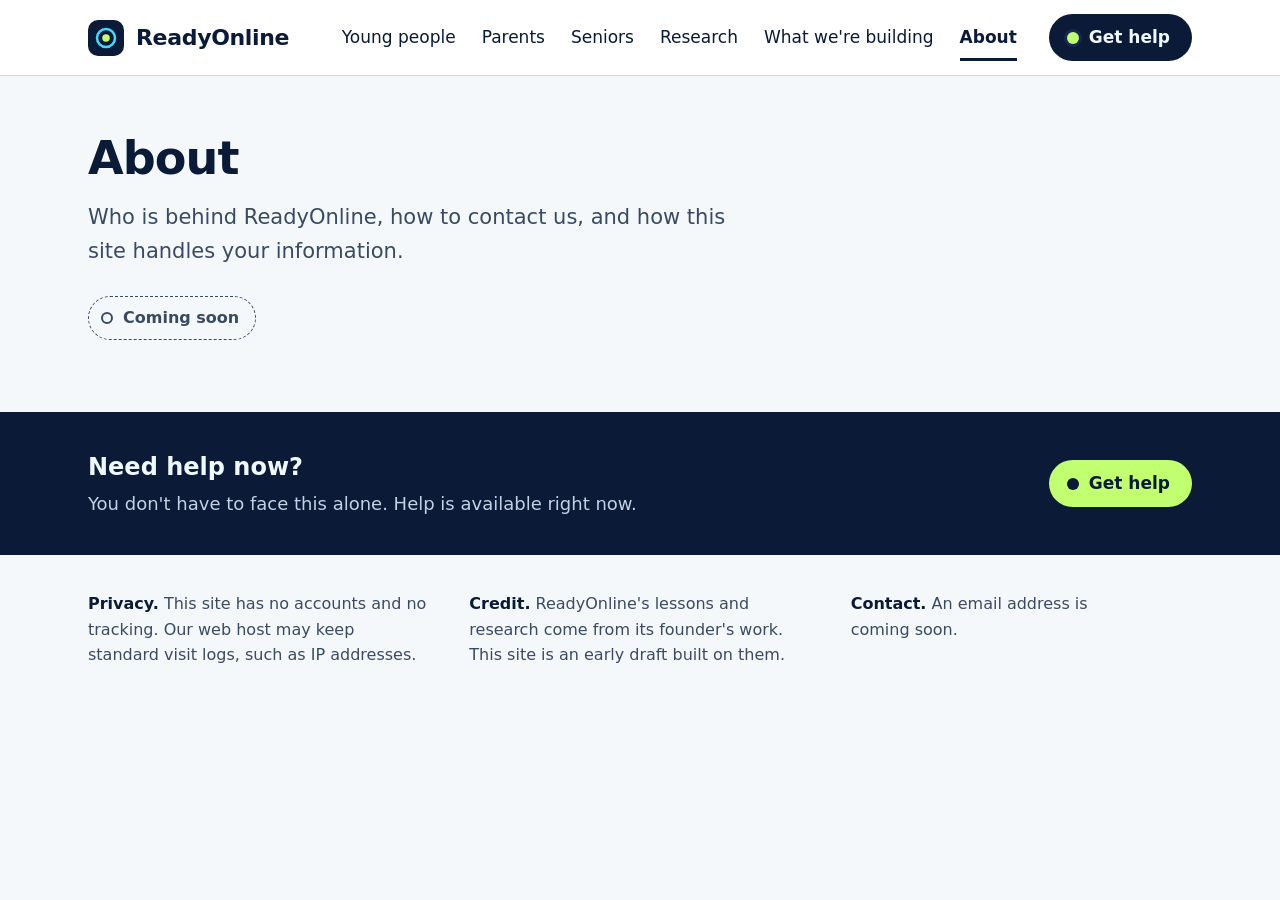
==== docs/about/index.html @ 37fec54e "Slice 0 built: site shell, home, demo Get help page, placeholders, help band and footer Light, calm " ====
<!doctype html>
<html lang="en">
<head>
<meta charset="utf-8">
<meta name="viewport" content="width=device-width, initial-scale=1">
<title>About | ReadyOnline</title>
<meta name="description" content="Who is behind ReadyOnline, how to contact us, and how this site handles your information.">
<link rel="icon" href="../favicon.svg" type="image/svg+xml">
<link rel="stylesheet" href="../styles.css">
</head>
<body>
<a class="skip-link" href="#main">Skip to main content</a>
<header class="site-header">
  <div class="wrap header-inner">
    <a class="brand" href="../index.html">
      <svg class="mark" width="36" height="36" viewBox="0 0 36 36" aria-hidden="true" focusable="false"><rect width="36" height="36" rx="10" fill="#0b1a36"/><circle cx="18" cy="18" r="9" fill="none" stroke="#43d9ff" stroke-width="2.5"/><circle cx="18" cy="18" r="3.75" fill="#c1ff71"/></svg>
      ReadyOnline
    </a>
    <nav class="main-nav" aria-label="Main">
      <ul>
        <li><a href="../young-people/index.html">Young people</a></li>
        <li><a href="../parents/index.html">Parents</a></li>
        <li><a href="../seniors/index.html">Seniors</a></li>
        <li><a href="../research/index.html">Research</a></li>
        <li><a href="../what-were-building/index.html">What we're building</a></li>
        <li><a href="../about/index.html" aria-current="page">About</a></li>
      </ul>
    </nav>
    <a class="help-link" href="../get-help/index.html">Get help</a>
  </div>
</header>

<main id="main" class="wrap page">
  <h1>About</h1>
  <p class="lead">Who is behind ReadyOnline, how to contact us, and how this site handles your information.</p>
  <p class="soon">Coming soon</p>
</main>

<aside class="help-band" aria-label="Get help">
  <div class="wrap help-band-inner">
    <div>
      <p class="help-band-title">Need help now?</p>
      <p>You don't have to face this alone. Help is available right now.</p>
    </div>
    <a class="help-link" href="../get-help/index.html">Get help</a>
  </div>
</aside>

<footer class="site-footer">
  <div class="wrap footer-grid">
    <p><strong>Privacy.</strong> This site has no accounts and no tracking. Our web host may keep standard visit logs, such as IP addresses.</p>
    <p><strong>Credit.</strong> ReadyOnline's lessons and research come from its founder's work. This site is an early draft built on them.</p>
    <p><strong>Contact.</strong> An email address is coming soon.</p>
  </div>
</footer>
</body>
</html>
---- docs/styles.css ----
/* ReadyOnline Phase 1 site: shared styles.
   Light and calm, with Ngoc's navy, cyan and lime kept as accents.
   Cyan and lime are fills and accents only, never text on white. */

:root {
  --paper: #f4f8fb;
  --surface: #ffffff;
  --ink: #0b1a36;
  --ink-soft: #3b4a63;
  --line: #cbd8e5;
  --cyan: #43d9ff;
  --cyan-tint: #e3f7fd;
  --lime: #c1ff71;
  --lime-strong: #a8f04c;
  --navy: #0b1a36;
  --navy-raised: #142a52;
  --on-navy: #eff8ff;
  --on-navy-soft: #c3d1e4;

  --font: "Avenir Next", Avenir, "Segoe UI", system-ui, -apple-system, sans-serif;
  --wrap: 1200px;
  --gutter: clamp(20px, 4vw, 48px);
  --radius: 14px;
}

*,
*::before,
*::after {
  box-sizing: border-box;
}

html {
  -webkit-text-size-adjust: 100%;
  text-size-adjust: 100%;
}

body {
  margin: 0;
  background: var(--paper);
  color: var(--ink);
  font-family: var(--font);
  font-size: 1.125rem; /* 18px */
  line-height: 1.6;
  font-weight: 400;
}

h1,
h2,
h3 {
  margin: 0;
  font-weight: 700;
  line-height: 1.15;
  letter-spacing: -0.01em;
  text-wrap: balance;
}

p,
dd,
.pta-line,
.door-line {
  margin: 0;
  text-wrap: pretty;
}

a {
  color: var(--ink);
  text-decoration-thickness: 2px;
  text-underline-offset: 4px;
}

:focus-visible {
  outline: 3px solid var(--ink);
  outline-offset: 3px;
  border-radius: 4px;
}

.wrap {
  max-width: var(--wrap);
  margin-inline: auto;
  padding-inline: var(--gutter);
}

/* Skip link: hidden until focused */
.skip-link {
  position: absolute;
  left: 12px;
  top: -100px;
  z-index: 10;
  padding: 10px 16px;
  background: var(--surface);
  color: var(--ink);
  font-weight: 600;
  border-radius: 8px;
}

.skip-link:focus {
  top: 12px;
}

/* The ReadyOnline mark: a navy tile with a cyan ring and a lime dot */
.mark {
  display: block;
  flex: none;
}

/* ---------- Work-in-progress banner (Get help page) ---------- */

.wip {
  background: var(--navy);
  color: var(--on-navy);
  border-bottom: 4px solid var(--lime);
}

.wip p {
  padding-block: 16px;
  max-width: 62rem;
}

.wip a {
  color: var(--lime);
}

.wip :focus-visible {
  outline-color: var(--lime);
}

/* ---------- Header ---------- */

.site-header {
  background: var(--surface);
  border-bottom: 1px solid var(--line);
}

.header-inner {
  display: flex;
  align-items: center;
  gap: 32px;
  padding-block: 14px;
}

.brand {
  display: inline-flex;
  align-items: center;
  gap: 12px;
  color: var(--ink);
  font-size: 1.375rem;
  font-weight: 700;
  letter-spacing: -0.015em;
  text-decoration: none;
}

.main-nav {
  margin-left: auto;
}

.main-nav ul {
  display: flex;
  flex-wrap: wrap;
  gap: 4px 26px;
  margin: 0;
  padding: 0;
  list-style: none;
}

.main-nav a {
  display: inline-block;
  padding: 10px 0 7px;
  color: var(--ink);
  font-size: 1.0625rem; /* 17px */
  font-weight: 500;
  text-decoration: none;
  border-bottom: 3px solid transparent;
}

.main-nav a:hover {
  border-bottom-color: var(--cyan);
}

.main-nav a[aria-current="page"] {
  font-weight: 700;
  border-bottom-color: var(--ink);
}

/* Get help: the one action that always stands apart */
.help-link {
  display: inline-flex;
  align-items: center;
  gap: 10px;
  min-height: 46px;
  padding: 10px 22px 10px 18px;
  border-radius: 999px;
  background: var(--navy);
  color: var(--on-navy);
  font-weight: 700;
  font-size: 1.0625rem;
  text-decoration: none;
  white-space: nowrap;
}

.help-link::before {
  content: "";
  width: 12px;
  height: 12px;
  border-radius: 50%;
  background: var(--lime);
  box-shadow: 0 0 0 3px var(--navy-raised);
}

.help-link:hover {
  background: var(--navy-raised);
}

.help-link[aria-current="page"] {
  box-shadow: 0 0 0 3px var(--surface), 0 0 0 5px var(--ink);
}

/* Laptop widths below a full row: links move to a second row */
@media (max-width: 1099px) {
  .header-inner {
    display: grid;
    grid-template-columns: 1fr auto;
    grid-template-areas:
      "brand help"
      "nav nav";
    gap: 8px 16px;
  }

  .brand {
    grid-area: brand;
  }

  .help-link {
    grid-area: help;
  }

  .main-nav {
    grid-area: nav;
    margin-left: 0;
  }
}

/* Phones: all six links stay visible, in two columns */
@media (max-width: 640px) {
  .main-nav ul {
    display: grid;
    grid-template-columns: 1fr 1fr;
    gap: 0 16px;
  }

  .help-link {
    padding-inline: 14px 18px;
  }
}

/* ---------- Home ---------- */

.hero {
  display: grid;
  grid-template-columns: minmax(0, 7fr) minmax(0, 5fr);
  gap: 56px;
  align-items: center;
  padding-block: 56px 48px;
}

.hero h1 {
  font-size: clamp(2.5rem, 4.4vw, 3.75rem);
  line-height: 1.06;
  letter-spacing: -0.025em;
  max-width: 14ch;
}

.hero .lead {
  margin-top: 24px;
  max-width: 34rem;
  font-size: 1.3125rem; /* 21px */
  color: var(--ink-soft);
}

/* Pause, Think, Act: the mark builds up one step at a time */
.pta {
  position: relative;
  margin: 0;
  padding: 0;
  list-style: none;
}

.pta::before {
  /* the line that joins the three steps */
  content: "";
  position: absolute;
  left: 27px;
  top: 30px;
  bottom: 30px;
  width: 2px;
  background: var(--line);
}

.pta li {
  position: relative;
  display: grid;
  grid-template-columns: 56px 1fr;
  gap: 20px;
  align-items: center;
}

.pta li + li {
  margin-top: 26px;
}

.pta-word {
  display: block;
  font-size: 2rem;
  font-weight: 700;
  line-height: 1.1;
  letter-spacing: -0.02em;
}

.pta-line {
  display: block;
  margin-top: 4px;
  color: var(--ink-soft);
  font-size: 1.0625rem;
  line-height: 1.45;
}

/* Doors: four ways in, as one band */
.doors {
  padding-block: 8px 72px;
}

.doors h2 {
  font-size: 1.5rem;
  margin-bottom: 18px;
}

.door-list {
  display: grid;
  grid-template-columns: repeat(4, minmax(0, 1fr));
  margin: 0;
  padding: 0;
  list-style: none;
  background: var(--surface);
  border: 1px solid var(--line);
  border-radius: var(--radius);
  overflow: hidden;
}

.door-list li + li {
  border-left: 1px solid var(--line);
}

.door {
  display: block;
  height: 100%;
  padding: 26px 26px 30px;
  color: var(--ink);
  text-decoration: none;
  border-top: 4px solid transparent;
}

.door:hover {
  background: var(--cyan-tint);
  border-top-color: var(--cyan);
}

.door:focus-visible {
  outline-offset: -5px;
  border-radius: var(--radius);
}

.door-name {
  display: block;
  font-size: 1.625rem;
  font-weight: 700;
  letter-spacing: -0.015em;
  text-decoration: underline;
  text-decoration-color: var(--cyan);
  text-decoration-thickness: 3px;
  text-underline-offset: 7px;
}

.door-line {
  display: block;
  margin-top: 12px;
  color: var(--ink-soft);
  font-size: 1.0625rem;
  line-height: 1.5;
}

@media (max-width: 900px) {
  .hero {
    grid-template-columns: 1fr;
    gap: 40px;
    padding-block: 40px 40px;
  }

  .door-list {
    grid-template-columns: 1fr 1fr;
  }

  .door-list li:nth-child(3) {
    border-left: 0;
  }

  .door-list li:nth-child(n + 3) {
    border-top: 1px solid var(--line);
  }
}

@media (max-width: 480px) {
  .door-list {
    grid-template-columns: 1fr;
  }

  .door-list li + li {
    border-left: 0;
    border-top: 1px solid var(--line);
  }
}

/* ---------- Inner pages ---------- */

.page {
  padding-block: 56px 72px;
}

.page h1 {
  font-size: clamp(2.25rem, 3.6vw, 3rem);
  letter-spacing: -0.02em;
}

.page .lead {
  margin-top: 16px;
  max-width: 40rem;
  font-size: 1.3125rem;
  color: var(--ink-soft);
}

.soon {
  display: inline-flex;
  align-items: center;
  gap: 10px;
  margin-top: 28px;
  padding: 8px 16px 8px 12px;
  border: 1px dashed var(--ink-soft);
  border-radius: 999px;
  color: var(--ink-soft);
  font-size: 1rem;
  font-weight: 600;
}

.soon::before {
  content: "";
  width: 12px;
  height: 12px;
  border: 2px solid var(--ink-soft);
  border-radius: 50%;
}

/* Young people: Kids and Teens side by side */
.split {
  display: grid;
  grid-template-columns: 1fr 1fr;
  gap: 24px;
  margin-top: 40px;
}

.split section {
  padding: 28px;
  background: var(--surface);
  border: 1px solid var(--line);
  border-radius: var(--radius);
  scroll-margin-top: 24px;
}

.split section:target {
  border-color: var(--ink);
  box-shadow: 0 0 0 1px var(--ink);
}

.split h2 {
  font-size: 1.75rem;
}

.split p:not(.soon) {
  margin-top: 10px;
  color: var(--ink-soft);
}

.split .soon {
  margin-top: 20px;
}

@media (max-width: 720px) {
  .split {
    grid-template-columns: 1fr;
  }
}

/* ---------- Get help page ---------- */

.danger {
  margin-top: 28px;
  max-width: 40rem;
  padding: 16px 20px;
  background: var(--surface);
  border-left: 5px solid var(--ink);
  border-radius: 4px;
  font-weight: 600;
}

.routes-title {
  margin-top: 48px;
  font-size: 1.75rem;
}

.routes {
  margin-top: 8px;
  max-width: 52rem;
}

.route {
  padding-block: 28px;
  border-bottom: 1px solid var(--line);
}

.route h3 {
  font-size: 1.5rem;
}

.route > p {
  margin-top: 8px;
  max-width: 40rem;
}

.route .advice {
  font-weight: 600;
}

.route dl {
  display: grid;
  grid-template-columns: 11rem 1fr;
  gap: 8px 24px;
  margin: 18px 0 0;
  padding: 18px 22px;
  background: var(--surface);
  border: 1px solid var(--line);
  border-radius: var(--radius);
}

.route dt {
  color: var(--ink-soft);
  font-weight: 600;
}

.route dd {
  margin: 0;
}

.number {
  font-size: 1.25rem;
  font-weight: 700;
  letter-spacing: 0.02em;
  font-variant-numeric: tabular-nums;
}

.sample {
  display: inline-block;
  margin-left: 8px;
  padding: 0 8px;
  border: 1px solid var(--ink-soft);
  border-radius: 6px;
  color: var(--ink-soft);
  font-size: 0.875rem; /* 14px, the floor */
  font-weight: 600;
  letter-spacing: 0;
  vertical-align: 2px;
}

@media (max-width: 640px) {
  .route dl {
    grid-template-columns: 1fr;
    gap: 2px;
  }

  .route dd + dt {
    margin-top: 10px;
  }
}

/* ---------- Help band (bottom of every page) ---------- */

.help-band {
  background: var(--navy);
  color: var(--on-navy);
}

.help-band-inner {
  display: flex;
  align-items: center;
  justify-content: space-between;
  gap: 24px 40px;
  flex-wrap: wrap;
  padding-block: 36px;
}

.help-band-title {
  font-size: 1.5rem;
  font-weight: 700;
}

.help-band p + p {
  margin-top: 4px;
  color: var(--on-navy-soft);
}

.help-band .help-link {
  background: var(--lime);
  color: var(--ink);
}

.help-band .help-link::before {
  background: var(--ink);
  box-shadow: none;
}

.help-band .help-link:hover {
  background: var(--lime-strong);
}

.help-band .help-link[aria-current="page"] {
  box-shadow: 0 0 0 3px var(--navy), 0 0 0 5px var(--lime);
}

.help-band :focus-visible {
  outline-color: var(--lime);
}

/* ---------- Footer ---------- */

.site-footer {
  padding-block: 36px 48px;
  color: var(--ink-soft);
  font-size: 1rem;
}

.footer-grid {
  display: grid;
  grid-template-columns: repeat(3, minmax(0, 1fr));
  gap: 24px 40px;
}

.site-footer strong {
  color: var(--ink);
}

@media (max-width: 800px) {
  .footer-grid {
    grid-template-columns: 1fr;
  }
}
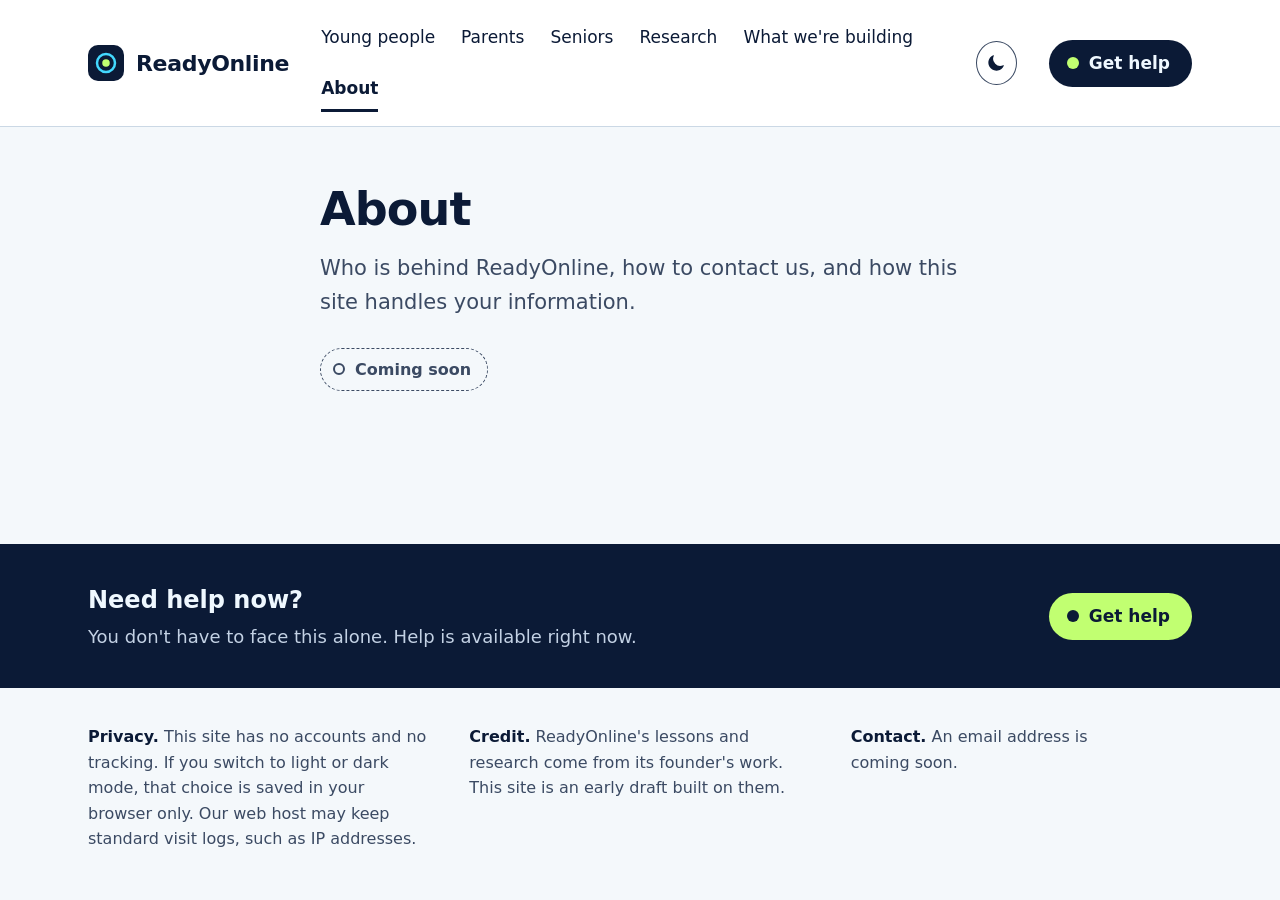
==== commit 9d15ba45: "Revision 2: dark mode with a header switch, footer pinned to the bottom, logo follows the theme Revi" ====
--- a/docs/about/index.html
+++ b/docs/about/index.html
@@ -7,13 +7,14 @@
 <meta name="description" content="Who is behind ReadyOnline, how to contact us, and how this site handles your information.">
 <link rel="icon" href="../favicon.svg" type="image/svg+xml">
 <link rel="stylesheet" href="../styles.css">
+<script src="../theme.js"></script>
 </head>
 <body>
 <a class="skip-link" href="#main">Skip to main content</a>
 <header class="site-header">
   <div class="wrap header-inner">
     <a class="brand" href="../index.html">
-      <svg class="mark" width="36" height="36" viewBox="0 0 36 36" aria-hidden="true" focusable="false"><rect width="36" height="36" rx="10" fill="#0b1a36"/><circle cx="18" cy="18" r="9" fill="none" stroke="#43d9ff" stroke-width="2.5"/><circle cx="18" cy="18" r="3.75" fill="#c1ff71"/></svg>
+      <svg class="mark" width="36" height="36" viewBox="0 0 36 36" aria-hidden="true" focusable="false"><rect class="mark-tile" width="36" height="36" rx="10" fill="#0b1a36"/><circle class="mark-ring" cx="18" cy="18" r="9" fill="none" stroke="#43d9ff" stroke-width="2.5"/><circle class="mark-dot" cx="18" cy="18" r="3.75" fill="#c1ff71"/></svg>
       ReadyOnline
     </a>
     <nav class="main-nav" aria-label="Main">
@@ -26,6 +27,11 @@
         <li><a href="../about/index.html" aria-current="page">About</a></li>
       </ul>
     </nav>
+    <button class="theme-toggle" type="button" aria-pressed="false" title="Dark mode" hidden>
+      <svg class="icon-moon" viewBox="0 0 24 24" aria-hidden="true" focusable="false"><path fill="currentColor" d="M20.7 14.6A8.5 8.5 0 0 1 9.4 3.3a.6.6 0 0 0-.8-.7A9.7 9.7 0 1 0 21.4 15.4a.6.6 0 0 0-.7-.8Z"/></svg>
+      <svg class="icon-sun" viewBox="0 0 24 24" aria-hidden="true" focusable="false"><circle cx="12" cy="12" r="4.5" fill="currentColor"/><path stroke="currentColor" stroke-width="2" stroke-linecap="round" d="M12 1.5v2.5M12 20v2.5M1.5 12H4M20 12h2.5M4.6 4.6l1.8 1.8M17.6 17.6l1.8 1.8M4.6 19.4l1.8-1.8M17.6 6.4l1.8-1.8"/></svg>
+      <span class="visually-hidden">Dark mode</span>
+    </button>
     <a class="help-link" href="../get-help/index.html">Get help</a>
   </div>
 </header>
@@ -48,7 +54,7 @@
 
 <footer class="site-footer">
   <div class="wrap footer-grid">
-    <p><strong>Privacy.</strong> This site has no accounts and no tracking. Our web host may keep standard visit logs, such as IP addresses.</p>
+    <p><strong>Privacy.</strong> This site has no accounts and no tracking. If you switch to light or dark mode, that choice is saved in your browser only. Our web host may keep standard visit logs, such as IP addresses.</p>
     <p><strong>Credit.</strong> ReadyOnline's lessons and research come from its founder's work. This site is an early draft built on them.</p>
     <p><strong>Contact.</strong> An email address is coming soon.</p>
   </div>
--- a/docs/styles.css
+++ b/docs/styles.css
@@ -3,24 +3,72 @@
    Cyan and lime are fills and accents only, never text on white. */
 
 :root {
+  color-scheme: light;
   --paper: #f4f8fb;
   --surface: #ffffff;
   --ink: #0b1a36;
   --ink-soft: #3b4a63;
   --line: #cbd8e5;
   --cyan: #43d9ff;
-  --cyan-tint: #e3f7fd;
+  --hover-tint: #e3f7fd;
   --lime: #c1ff71;
   --lime-strong: #a8f04c;
   --navy: #0b1a36;
-  --navy-raised: #142a52;
-  --on-navy: #eff8ff;
-  --on-navy-soft: #c3d1e4;
+  --tile: #0b1a36;
+  --help-bg: #0b1a36;
+  --help-bg-hover: #142a52;
+  --help-text: #eff8ff;
+  --help-dot: #c1ff71;
+  --band-bg: #0b1a36;
+  --band-edge: #0b1a36;
+  --on-band: #eff8ff;
+  --on-band-soft: #c3d1e4;
 
   --font: "Avenir Next", Avenir, "Segoe UI", system-ui, -apple-system, sans-serif;
   --wrap: 1200px;
   --gutter: clamp(20px, 4vw, 48px);
   --radius: 14px;
+}
+
+/* Dark: Ngoc's navy world, calmed. Same tokens, so every component follows. */
+@media (prefers-color-scheme: dark) {
+  :root:not([data-theme="light"]) {
+    color-scheme: dark;
+    --paper: #050d1c;
+    --surface: #0c1a31;
+    --ink: #eef5fc;
+    --ink-soft: #b4c3d7;
+    --line: #233a5e;
+    --hover-tint: #102b45;
+    --tile: #142a52;
+    --help-bg: #c1ff71;
+    --help-bg-hover: #a8f04c;
+    --help-text: #0b1a36;
+    --help-dot: #0b1a36;
+    --band-bg: #0c1a31;
+    --band-edge: #233a5e;
+    --on-band: #eef5fc;
+    --on-band-soft: #b4c3d7;
+  }
+}
+
+:root[data-theme="dark"] {
+  color-scheme: dark;
+  --paper: #050d1c;
+  --surface: #0c1a31;
+  --ink: #eef5fc;
+  --ink-soft: #b4c3d7;
+  --line: #233a5e;
+  --hover-tint: #102b45;
+  --tile: #142a52;
+  --help-bg: #c1ff71;
+  --help-bg-hover: #a8f04c;
+  --help-text: #0b1a36;
+  --help-dot: #0b1a36;
+  --band-bg: #0c1a31;
+  --band-edge: #233a5e;
+  --on-band: #eef5fc;
+  --on-band-soft: #b4c3d7;
 }
 
 *,
@@ -42,6 +90,13 @@
   font-size: 1.125rem; /* 18px */
   line-height: 1.6;
   font-weight: 400;
+  min-height: 100vh;
+  display: flex;
+  flex-direction: column;
+}
+
+main {
+  flex: 1 0 auto;
 }
 
 h1,
@@ -103,11 +158,57 @@
   flex: none;
 }
 
+.mark-tile { fill: var(--tile); }
+.mark-ring { fill: none; stroke: var(--cyan); }
+.mark-think { fill: var(--cyan); }
+.mark-dot { fill: var(--lime); }
+
+.visually-hidden {
+  position: absolute;
+  width: 1px;
+  height: 1px;
+  overflow: hidden;
+  clip-path: inset(50%);
+  white-space: nowrap;
+}
+
+/* Light/dark switch: hidden until theme.js runs; without JavaScript the system setting applies */
+.theme-toggle {
+  display: inline-grid;
+  place-items: center;
+  width: 44px;
+  height: 44px;
+  padding: 0;
+  border: 1px solid var(--ink-soft);
+  border-radius: 50%;
+  background: var(--surface);
+  color: var(--ink);
+  cursor: pointer;
+}
+
+.theme-toggle[hidden] {
+  display: none;
+}
+
+.theme-toggle:hover {
+  border-color: var(--ink);
+}
+
+.theme-toggle svg {
+  width: 20px;
+  height: 20px;
+}
+
+.theme-toggle[aria-pressed="true"] .icon-moon,
+.theme-toggle[aria-pressed="false"] .icon-sun {
+  display: none;
+}
+
 /* ---------- Work-in-progress banner (Get help page) ---------- */
 
 .wip {
-  background: var(--navy);
-  color: var(--on-navy);
+  background: var(--band-bg);
+  color: var(--on-band);
   border-bottom: 4px solid var(--lime);
 }
 
@@ -189,8 +290,8 @@
   min-height: 46px;
   padding: 10px 22px 10px 18px;
   border-radius: 999px;
-  background: var(--navy);
-  color: var(--on-navy);
+  background: var(--help-bg);
+  color: var(--help-text);
   font-weight: 700;
   font-size: 1.0625rem;
   text-decoration: none;
@@ -202,12 +303,11 @@
   width: 12px;
   height: 12px;
   border-radius: 50%;
-  background: var(--lime);
-  box-shadow: 0 0 0 3px var(--navy-raised);
+  background: var(--help-dot);
 }
 
 .help-link:hover {
-  background: var(--navy-raised);
+  background: var(--help-bg-hover);
 }
 
 .help-link[aria-current="page"] {
@@ -218,11 +318,11 @@
 @media (max-width: 1099px) {
   .header-inner {
     display: grid;
-    grid-template-columns: 1fr auto;
+    grid-template-columns: 1fr auto auto;
     grid-template-areas:
-      "brand help"
-      "nav nav";
-    gap: 8px 16px;
+      "brand toggle help"
+      "nav nav nav";
+    gap: 8px 12px;
   }
 
   .brand {
@@ -231,6 +331,10 @@
 
   .help-link {
     grid-area: help;
+  }
+
+  .theme-toggle {
+    grid-area: toggle;
   }
 
   .main-nav {
@@ -249,6 +353,23 @@
 
   .help-link {
     padding-inline: 14px 18px;
+  }
+}
+
+@media (max-width: 420px) {
+  .brand {
+    gap: 8px;
+    font-size: 1.1875rem;
+  }
+
+  .brand .mark {
+    width: 30px;
+    height: 30px;
+  }
+
+  .header-inner .help-link {
+    gap: 8px;
+    padding-inline: 12px 14px;
   }
 }
 
@@ -359,7 +480,7 @@
 }
 
 .door:hover {
-  background: var(--cyan-tint);
+  background: var(--hover-tint);
   border-top-color: var(--cyan);
 }
 
@@ -591,8 +712,9 @@
 /* ---------- Help band (bottom of every page) ---------- */
 
 .help-band {
-  background: var(--navy);
-  color: var(--on-navy);
+  background: var(--band-bg);
+  color: var(--on-band);
+  border-top: 1px solid var(--band-edge);
 }
 
 .help-band-inner {
@@ -611,17 +733,16 @@
 
 .help-band p + p {
   margin-top: 4px;
-  color: var(--on-navy-soft);
+  color: var(--on-band-soft);
 }
 
 .help-band .help-link {
   background: var(--lime);
-  color: var(--ink);
+  color: var(--navy);
 }
 
 .help-band .help-link::before {
-  background: var(--ink);
-  box-shadow: none;
+  background: var(--navy);
 }
 
 .help-band .help-link:hover {
@@ -629,7 +750,7 @@
 }
 
 .help-band .help-link[aria-current="page"] {
-  box-shadow: 0 0 0 3px var(--navy), 0 0 0 5px var(--lime);
+  box-shadow: 0 0 0 3px var(--band-bg), 0 0 0 5px var(--lime);
 }
 
 .help-band :focus-visible {
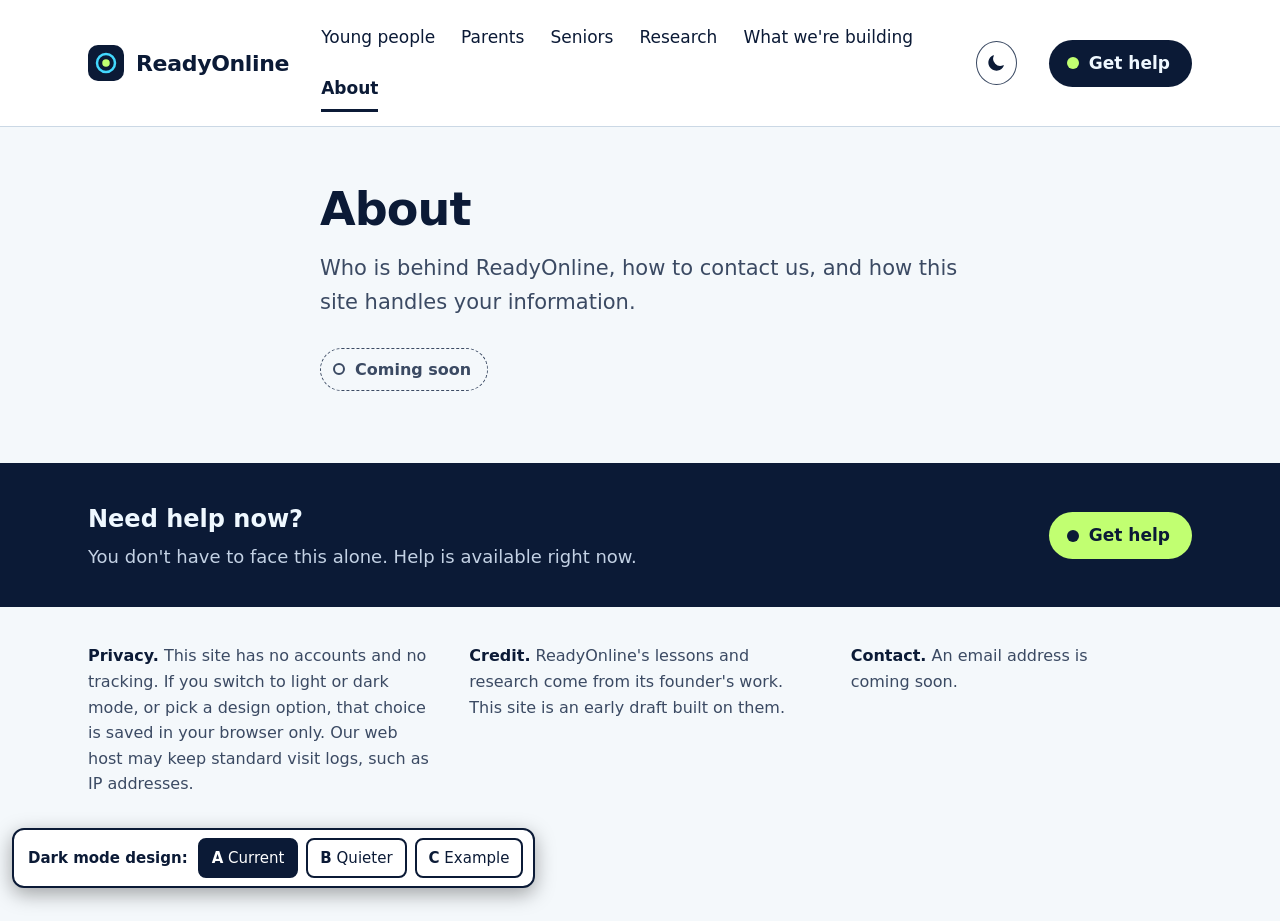
==== commit 99c01b74: "Revision 3: switch to compare three dark mode designs (A current, B quieter, C example) Temporary, f" ====
--- a/docs/about/index.html
+++ b/docs/about/index.html
@@ -7,7 +7,9 @@
 <meta name="description" content="Who is behind ReadyOnline, how to contact us, and how this site handles your information.">
 <link rel="icon" href="../favicon.svg" type="image/svg+xml">
 <link rel="stylesheet" href="../styles.css">
+<link rel="stylesheet" href="../looks.css">
 <script src="../theme.js"></script>
+<script src="../looks.js"></script>
 </head>
 <body>
 <a class="skip-link" href="#main">Skip to main content</a>
@@ -54,7 +56,7 @@
 
 <footer class="site-footer">
   <div class="wrap footer-grid">
-    <p><strong>Privacy.</strong> This site has no accounts and no tracking. If you switch to light or dark mode, that choice is saved in your browser only. Our web host may keep standard visit logs, such as IP addresses.</p>
+    <p><strong>Privacy.</strong> This site has no accounts and no tracking. If you switch to light or dark mode, or pick a design option, that choice is saved in your browser only. Our web host may keep standard visit logs, such as IP addresses.</p>
     <p><strong>Credit.</strong> ReadyOnline's lessons and research come from its founder's work. This site is an early draft built on them.</p>
     <p><strong>Contact.</strong> An email address is coming soon.</p>
   </div>
--- a/docs/looks.css
+++ b/docs/looks.css
@@ -0,0 +1,540 @@
+/* Review only: two alternative dark mode designs (B and C) beside the current one (A).
+   looks.js sets data-look="b" or "c" on <html>, and only in dark mode, so light mode and
+   design A are untouched. Remove this file and looks.js once one is chosen. */
+
+/* ---------- The review switch (same in every design) ---------- */
+
+.look-panel {
+  position: fixed;
+  left: 12px;
+  bottom: 12px;
+  z-index: 20;
+  display: flex;
+  flex-wrap: wrap;
+  align-items: center;
+  gap: 6px 8px;
+  max-width: calc(100% - 24px);
+  padding: 8px 10px 8px 14px;
+  background: #ffffff;
+  color: #0b1a36;
+  border: 2px solid #0b1a36;
+  border-radius: 12px;
+  box-shadow: 0 6px 20px rgba(0, 0, 0, 0.35);
+  font-family: var(--font);
+  font-size: 0.9375rem; /* 15px */
+  line-height: 1.2;
+}
+
+.look-panel-label {
+  font-weight: 700;
+  margin-right: 2px;
+}
+
+.look-panel button {
+  min-height: 40px;
+  padding: 6px 12px;
+  border: 2px solid #0b1a36;
+  border-radius: 8px;
+  background: #ffffff;
+  color: #0b1a36;
+  font: inherit;
+  font-weight: 500;
+  cursor: pointer;
+}
+
+.look-panel button[aria-pressed="true"] {
+  background: #0b1a36;
+  color: #ffffff;
+}
+
+.look-panel button:focus-visible {
+  outline: 3px solid #0b1a36;
+  outline-offset: 2px;
+}
+
+body.has-look-panel {
+  padding-bottom: 76px;
+}
+
+/* Phones: just the letters, so the switch stays one short row (names stay for screen readers) */
+@media (max-width: 640px) {
+  .look-panel button {
+    min-width: 44px;
+  }
+
+  .look-panel .look-name {
+    position: absolute;
+    width: 1px;
+    height: 1px;
+    overflow: hidden;
+    clip-path: inset(50%);
+    white-space: nowrap;
+  }
+}
+
+/* The example text message exists only in design C */
+.example {
+  display: none;
+}
+
+/* =====================================================================
+   B: Quieter
+   Calm slate instead of near-black, no neon. The three steps run across
+   under the headline; the doors are plain links; help sits in a soft box.
+   ===================================================================== */
+
+:root[data-look="b"] {
+  --paper: #18202b;
+  --surface: #212b38;
+  --ink: #eef2f6;
+  --ink-soft: #b6c1ce;
+  --line: #3a4757;
+  --hover-tint: #263241;
+  --tile: #0b1a36;
+  --help-bg: #eef2f6;
+  --help-bg-hover: #ffffff;
+  --help-text: #0b1a36;
+  --band-bg: #212b38;
+  --band-edge: #212b38;
+  --on-band: #eef2f6;
+  --on-band-soft: #b6c1ce;
+  --radius: 10px;
+}
+
+:root[data-look="b"] h1,
+:root[data-look="b"] h2,
+:root[data-look="b"] h3,
+:root[data-look="b"] .brand,
+:root[data-look="b"] .pta-word,
+:root[data-look="b"] .door-name {
+  font-weight: 600;
+  letter-spacing: 0;
+}
+
+:root[data-look="b"] .site-header {
+  background: var(--paper);
+}
+
+/* Get help: a plain light button, the reverse of light mode's navy one */
+:root[data-look="b"] .help-link,
+:root[data-look="b"] .help-band .help-link {
+  padding-inline: 20px;
+  border-radius: 8px;
+  background: var(--help-bg);
+  color: var(--help-text);
+}
+
+:root[data-look="b"] .help-link::before {
+  display: none;
+}
+
+:root[data-look="b"] .help-link:hover,
+:root[data-look="b"] .help-band .help-link:hover {
+  background: var(--help-bg-hover);
+}
+
+:root[data-look="b"] .help-link[aria-current="page"] {
+  box-shadow: 0 0 0 3px var(--paper), 0 0 0 5px var(--ink);
+}
+
+:root[data-look="b"] .help-band .help-link[aria-current="page"] {
+  box-shadow: 0 0 0 3px var(--surface), 0 0 0 5px var(--ink);
+}
+
+:root[data-look="b"] .theme-toggle {
+  border-radius: 8px;
+  background: var(--paper);
+}
+
+/* Home: headline first, then the three steps in a row */
+:root[data-look="b"] .hero {
+  grid-template-columns: 1fr;
+  gap: 44px;
+  padding-block: 64px 56px;
+}
+
+:root[data-look="b"] .hero h1 {
+  max-width: 22ch;
+  font-size: clamp(2.25rem, 3.4vw, 3rem);
+  line-height: 1.12;
+}
+
+:root[data-look="b"] .hero .lead {
+  margin-top: 18px;
+  max-width: 36rem;
+}
+
+:root[data-look="b"] .pta {
+  display: grid;
+  grid-template-columns: repeat(3, minmax(0, 1fr));
+  gap: 40px;
+}
+
+:root[data-look="b"] .pta::before {
+  display: none;
+}
+
+:root[data-look="b"] .pta li {
+  grid-template-columns: 1fr;
+  align-items: start;
+  align-content: start;
+  gap: 14px;
+}
+
+:root[data-look="b"] .pta li + li {
+  margin-top: 0;
+}
+
+:root[data-look="b"] .pta .mark {
+  width: 44px;
+  height: 44px;
+}
+
+:root[data-look="b"] .pta-word {
+  font-size: 1.625rem;
+}
+
+:root[data-look="b"] .pta-line {
+  margin-top: 6px;
+}
+
+/* Doors: plain links in two columns, no boxes */
+:root[data-look="b"] .door-list {
+  grid-template-columns: repeat(2, minmax(0, 1fr));
+  gap: 0 56px;
+  background: none;
+  border: 0;
+  border-radius: 0;
+  overflow: visible;
+}
+
+:root[data-look="b"] .door-list li,
+:root[data-look="b"] .door-list li + li {
+  border-left: 0;
+  border-top: 1px solid var(--line);
+}
+
+:root[data-look="b"] .door {
+  padding: 22px 0 28px;
+  border-top: 0;
+}
+
+:root[data-look="b"] .door:hover {
+  background: none;
+}
+
+:root[data-look="b"] .door:focus-visible {
+  outline-offset: 4px;
+  border-radius: 4px;
+}
+
+:root[data-look="b"] .door-name {
+  font-size: 1.5rem;
+  text-decoration-color: currentColor;
+  text-decoration-thickness: 2px;
+  text-underline-offset: 6px;
+}
+
+:root[data-look="b"] .door:hover .door-name {
+  text-decoration-thickness: 4px;
+}
+
+/* Help at the bottom: a soft box inside the page width, not a full-width band */
+:root[data-look="b"] .help-band {
+  background: none;
+  border-top: 0;
+}
+
+:root[data-look="b"] .help-band-inner {
+  width: calc(100% - 2 * var(--gutter));
+  max-width: calc(var(--wrap) - 2 * var(--gutter));
+  padding: 28px 32px;
+  background: var(--surface);
+  border-radius: 12px;
+}
+
+:root[data-look="b"] .site-footer {
+  padding-top: 28px;
+}
+
+/* Inner pages */
+:root[data-look="b"] .split section {
+  border: 0;
+}
+
+:root[data-look="b"] .soon {
+  border: 0;
+  border-radius: 6px;
+  background: var(--hover-tint);
+  padding: 6px 12px;
+}
+
+:root[data-look="b"] .soon::before {
+  display: none;
+}
+
+:root[data-look="b"] .route dl {
+  border: 0;
+  border-radius: 8px;
+}
+
+:root[data-look="b"] .sample {
+  border-radius: 4px;
+}
+
+:root[data-look="b"] .wip {
+  background: var(--surface);
+  border-bottom: 1px solid var(--line);
+}
+
+:root[data-look="b"] .wip a {
+  color: var(--ink);
+}
+
+:root[data-look="b"] .wip :focus-visible {
+  outline-color: var(--ink);
+}
+
+@media (max-width: 720px) {
+  :root[data-look="b"] .pta {
+    grid-template-columns: 1fr;
+    gap: 24px;
+  }
+
+  :root[data-look="b"] .pta li {
+    grid-template-columns: 44px 1fr;
+    gap: 16px;
+  }
+}
+
+@media (max-width: 560px) {
+  :root[data-look="b"] .door-list {
+    grid-template-columns: 1fr;
+  }
+
+  :root[data-look="b"] .help-band-inner {
+    padding: 24px 20px;
+  }
+}
+
+/* =====================================================================
+   C: Example first
+   Ngoc's own navy as the background (not near-black). The home page opens
+   on a real kind of message, with Pause, Think, Act beside it. Lime is kept
+   for Get help only; the doors are a simple list.
+   ===================================================================== */
+
+:root[data-look="c"] {
+  --paper: #0b1a36;
+  --surface: #132a4f;
+  --ink: #f4f7fb;
+  --ink-soft: #bccadd;
+  --line: #2b4675;
+  --hover-tint: #16305a;
+  --tile: #132a4f;
+  --help-bg: #c1ff71;
+  --help-bg-hover: #d4ff9a;
+  --help-text: #0b1a36;
+  --band-bg: #132a4f;
+  --band-edge: #132a4f;
+  --on-band: #f4f7fb;
+  --on-band-soft: #bccadd;
+  --radius: 6px;
+}
+
+:root[data-look="c"] .site-header {
+  background: var(--paper);
+  border-bottom-color: var(--line);
+}
+
+:root[data-look="c"] .help-link {
+  padding-inline: 20px;
+  border-radius: 6px;
+}
+
+:root[data-look="c"] .help-link::before {
+  display: none;
+}
+
+:root[data-look="c"] .help-link[aria-current="page"] {
+  box-shadow: 0 0 0 3px var(--paper), 0 0 0 5px var(--help-bg);
+}
+
+:root[data-look="c"] .help-band .help-link[aria-current="page"] {
+  box-shadow: 0 0 0 3px var(--surface), 0 0 0 5px var(--help-bg);
+}
+
+:root[data-look="c"] .theme-toggle {
+  border-radius: 6px;
+  background: var(--paper);
+}
+
+/* Home: headline across the top, then the example message and the steps side by side */
+:root[data-look="c"] .hero {
+  grid-template-columns: minmax(0, 6fr) minmax(0, 5fr);
+  grid-template-areas:
+    "intro intro"
+    "example steps";
+  gap: 40px 72px;
+  align-items: start;
+  padding-block: 56px 64px;
+}
+
+:root[data-look="c"] .hero > div {
+  grid-area: intro;
+}
+
+:root[data-look="c"] .hero h1 {
+  max-width: 24ch;
+  font-size: clamp(2.25rem, 3.6vw, 3.125rem);
+  line-height: 1.1;
+}
+
+:root[data-look="c"] .hero .lead {
+  margin-top: 16px;
+  max-width: 38rem;
+}
+
+:root[data-look="c"] .example {
+  grid-area: example;
+  display: block;
+  margin: 0;
+}
+
+:root[data-look="c"] .pta {
+  grid-area: steps;
+  margin-top: 18px;
+}
+
+/* A phone-style text message: the one bright thing on the page */
+.example-screen {
+  max-width: 30rem;
+  padding: 22px 22px 26px;
+  background: #f3f5f8;
+  color: #0b1a36;
+  border-radius: 28px;
+  font-family: -apple-system, system-ui, "Segoe UI", sans-serif;
+}
+
+.example-from,
+.example-time {
+  margin: 0;
+  text-align: center;
+  color: #4a5566;
+  font-size: 0.875rem; /* 14px, the floor */
+  line-height: 1.35;
+}
+
+.example-from {
+  font-weight: 600;
+  font-size: 0.9375rem;
+}
+
+.example-bubble {
+  margin: 16px 0 0;
+  max-width: 26rem;
+  padding: 14px 18px;
+  background: #e2e6eb;
+  border-radius: 20px 20px 20px 6px;
+  font-size: 1.0625rem;
+  line-height: 1.45;
+}
+
+.example-link {
+  color: #0b4fbf;
+  text-decoration: underline;
+  overflow-wrap: anywhere;
+}
+
+.example figcaption {
+  margin-top: 14px;
+  color: var(--ink-soft);
+  font-size: 1rem;
+}
+
+/* Doors: a simple list, one audience per row */
+:root[data-look="c"] .door-list {
+  grid-template-columns: 1fr;
+  background: none;
+  border: 0;
+  border-top: 1px solid var(--line);
+  border-radius: 0;
+}
+
+:root[data-look="c"] .door-list li,
+:root[data-look="c"] .door-list li + li {
+  border-left: 0;
+  border-top: 0;
+  border-bottom: 1px solid var(--line);
+}
+
+:root[data-look="c"] .door {
+  display: grid;
+  grid-template-columns: 12rem minmax(0, 1fr);
+  align-items: baseline;
+  gap: 8px 24px;
+  padding: 20px 16px;
+  border-top: 0;
+}
+
+:root[data-look="c"] .door:hover {
+  background: var(--hover-tint);
+}
+
+:root[data-look="c"] .door:focus-visible {
+  outline-offset: -3px;
+  border-radius: 4px;
+}
+
+:root[data-look="c"] .door-line {
+  margin-top: 0;
+}
+
+/* Inner pages */
+:root[data-look="c"] .split section {
+  border: 0;
+}
+
+:root[data-look="c"] .soon {
+  border-style: solid;
+  border-radius: 6px;
+}
+
+:root[data-look="c"] .soon::before {
+  display: none;
+}
+
+:root[data-look="c"] .route dl {
+  border: 0;
+}
+
+:root[data-look="c"] .sample {
+  border-radius: 4px;
+}
+
+:root[data-look="c"] .wip {
+  background: var(--surface);
+}
+
+@media (max-width: 900px) {
+  :root[data-look="c"] .hero {
+    grid-template-columns: 1fr;
+    grid-template-areas:
+      "intro"
+      "example"
+      "steps";
+    gap: 32px;
+  }
+
+  :root[data-look="c"] .pta {
+    margin-top: 0;
+  }
+}
+
+@media (max-width: 640px) {
+  :root[data-look="c"] .door {
+    grid-template-columns: 1fr;
+    gap: 6px;
+    padding-inline: 4px;
+  }
+}
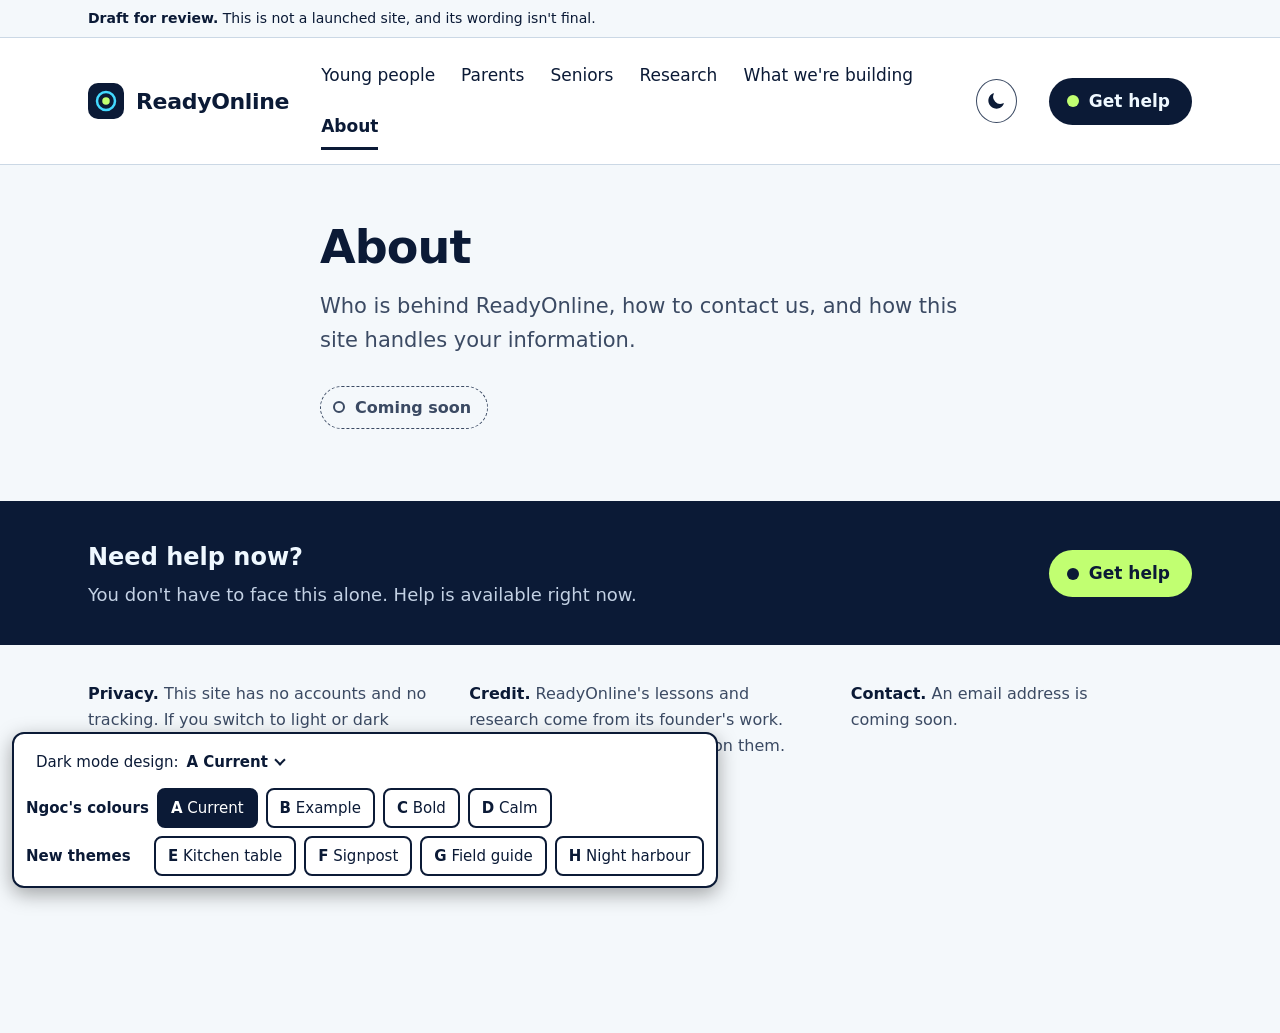
==== commit e7177c6a: "Draft notice and noindex on every page (review period) Co-Authored-By: Claude Opus 5.5 <noreply@anth" ====
--- a/docs/about/index.html
+++ b/docs/about/index.html
@@ -3,6 +3,7 @@
 <head>
 <meta charset="utf-8">
 <meta name="viewport" content="width=device-width, initial-scale=1">
+<meta name="robots" content="noindex, nofollow">
 <title>About | ReadyOnline</title>
 <meta name="description" content="Who is behind ReadyOnline, how to contact us, and how this site handles your information.">
 <link rel="icon" href="../favicon.svg" type="image/svg+xml">
@@ -13,6 +14,7 @@
 </head>
 <body>
 <a class="skip-link" href="#main">Skip to main content</a>
+<div class="draft-note"><p class="wrap"><strong>Draft for review.</strong> This is not a launched site, and its wording isn't final.</p></div>
 <header class="site-header">
   <div class="wrap header-inner">
     <a class="brand" href="../index.html">
--- a/docs/styles.css
+++ b/docs/styles.css
@@ -225,6 +225,19 @@
   outline-color: var(--lime);
 }
 
+/* Draft notice: on every page during the review period. Remove at launch,
+   together with the robots meta tag in each page's head. */
+.draft-note {
+  border-bottom: 1px solid var(--line);
+  font-size: 0.875rem; /* 14px */
+  line-height: 1.5;
+}
+
+.draft-note p {
+  margin-block: 0;
+  padding-block: 8px;
+}
+
 /* ---------- Header ---------- */
 
 .site-header {
--- a/docs/looks.css
+++ b/docs/looks.css
@@ -1,50 +1,57 @@
-/* Review only: two alternative dark mode designs (B and C) beside the current one (A).
-   looks.js sets data-look="b" or "c" on <html>, and only in dark mode, so light mode and
-   design A are untouched. Remove this file and looks.js once one is chosen. */
-
-/* ---------- The review switch (same in every design) ---------- */
+/* Review only: eight dark mode designs to compare.
+   A to D use Ngoc's colours; E to H are new themes. looks.js sets data-look on <html>,
+   and only in dark mode, so light mode and design A are untouched.
+   Remove this file, looks.js, the fonts folder and the .ex examples once one is chosen. */
+
+/* ---------- Fonts for some designs ----------
+   Saved in docs/fonts and served with the site, so no other website is contacted.
+   All are under the SIL Open Font License 1.1 (see fonts/*-LICENSE.txt).
+   A browser downloads a font only when the chosen design uses it. */
+
+@font-face { font-family: "Overpass"; src: url("fonts/overpass-latin-400-normal.woff2") format("woff2"); font-weight: 400; font-style: normal; font-display: swap; }
+@font-face { font-family: "Overpass"; src: url("fonts/overpass-latin-600-normal.woff2") format("woff2"); font-weight: 600; font-style: normal; font-display: swap; }
+@font-face { font-family: "Overpass"; src: url("fonts/overpass-latin-700-normal.woff2") format("woff2"); font-weight: 700; font-style: normal; font-display: swap; }
+@font-face { font-family: "Literata"; src: url("fonts/literata-latin-400-normal.woff2") format("woff2"); font-weight: 400; font-style: normal; font-display: swap; }
+@font-face { font-family: "Literata"; src: url("fonts/literata-latin-400-italic.woff2") format("woff2"); font-weight: 400; font-style: italic; font-display: swap; }
+@font-face { font-family: "Literata"; src: url("fonts/literata-latin-600-normal.woff2") format("woff2"); font-weight: 600; font-style: normal; font-display: swap; }
+@font-face { font-family: "Public Sans"; src: url("fonts/public-sans-latin-400-normal.woff2") format("woff2"); font-weight: 400; font-style: normal; font-display: swap; }
+@font-face { font-family: "Public Sans"; src: url("fonts/public-sans-latin-600-normal.woff2") format("woff2"); font-weight: 600; font-style: normal; font-display: swap; }
+@font-face { font-family: "Lora"; src: url("fonts/lora-latin-400-normal.woff2") format("woff2"); font-weight: 400; font-style: normal; font-display: swap; }
+@font-face { font-family: "Lora"; src: url("fonts/lora-latin-600-normal.woff2") format("woff2"); font-weight: 600; font-style: normal; font-display: swap; }
+@font-face { font-family: "Libre Baskerville"; src: url("fonts/libre-baskerville-latin-400-italic.woff2") format("woff2"); font-weight: 400; font-style: italic; font-display: swap; }
+@font-face { font-family: "Libre Baskerville"; src: url("fonts/libre-baskerville-latin-600-normal.woff2") format("woff2"); font-weight: 600; font-style: normal; font-display: swap; }
+@font-face { font-family: "Atkinson Hyperlegible Next"; src: url("fonts/atkinson-hyperlegible-next-latin-400-normal.woff2") format("woff2"); font-weight: 400; font-style: normal; font-display: swap; }
+@font-face { font-family: "Atkinson Hyperlegible Next"; src: url("fonts/atkinson-hyperlegible-next-latin-600-normal.woff2") format("woff2"); font-weight: 600; font-style: normal; font-display: swap; }
+
+/* ---------- The review switch (the same in every design) ---------- */
 
 .look-panel {
   position: fixed;
   left: 12px;
   bottom: 12px;
   z-index: 20;
-  display: flex;
-  flex-wrap: wrap;
-  align-items: center;
-  gap: 6px 8px;
   max-width: calc(100% - 24px);
-  padding: 8px 10px 8px 14px;
+  padding: 8px;
   background: #ffffff;
   color: #0b1a36;
   border: 2px solid #0b1a36;
   border-radius: 12px;
   box-shadow: 0 6px 20px rgba(0, 0, 0, 0.35);
-  font-family: var(--font);
+  font-family: "Avenir Next", Avenir, "Segoe UI", system-ui, -apple-system, sans-serif;
   font-size: 0.9375rem; /* 15px */
+  font-weight: 400;
   line-height: 1.2;
-}
-
-.look-panel-label {
-  font-weight: 700;
-  margin-right: 2px;
+  letter-spacing: 0;
 }
 
 .look-panel button {
   min-height: 40px;
-  padding: 6px 12px;
   border: 2px solid #0b1a36;
   border-radius: 8px;
   background: #ffffff;
   color: #0b1a36;
   font: inherit;
-  font-weight: 500;
   cursor: pointer;
-}
-
-.look-panel button[aria-pressed="true"] {
-  background: #0b1a36;
-  color: #ffffff;
 }
 
 .look-panel button:focus-visible {
@@ -52,279 +59,104 @@
   outline-offset: 2px;
 }
 
+.look-toggle {
+  display: inline-flex;
+  align-items: center;
+  gap: 8px;
+  padding: 6px 12px;
+}
+
+.look-panel .look-toggle {
+  border-color: transparent;
+}
+
+.look-toggle::after {
+  /* a small chevron: up when folded (the list opens upward), down when open */
+  content: "";
+  width: 8px;
+  height: 8px;
+  border-right: 2px solid currentColor;
+  border-bottom: 2px solid currentColor;
+  transform: translateY(2px) rotate(-135deg);
+}
+
+.look-toggle[aria-expanded="true"]::after {
+  transform: translateY(-2px) rotate(45deg);
+}
+
+.look-options {
+  display: grid;
+  gap: 8px;
+  padding: 6px 4px 2px;
+}
+
+.look-options[hidden] {
+  display: none;
+}
+
+.look-group {
+  display: flex;
+  flex-wrap: wrap;
+  align-items: center;
+  gap: 6px 8px;
+}
+
+.look-group-label {
+  min-width: 7.5rem;
+  font-weight: 700;
+}
+
+.look-group button {
+  padding: 6px 12px;
+}
+
+.look-group button[aria-pressed="true"] {
+  background: #0b1a36;
+  color: #ffffff;
+}
+
 body.has-look-panel {
-  padding-bottom: 76px;
-}
-
-/* Phones: just the letters, so the switch stays one short row (names stay for screen readers) */
+  padding-bottom: 72px;
+}
+
+body.has-look-panel.look-panel-open {
+  padding-bottom: 150px;
+}
+
+/* Phones: the list opens as a grid of two columns over the page; closed, it is one short button */
 @media (max-width: 640px) {
-  .look-panel button {
-    min-width: 44px;
-  }
-
-  .look-panel .look-name {
-    position: absolute;
-    width: 1px;
-    height: 1px;
-    overflow: hidden;
-    clip-path: inset(50%);
-    white-space: nowrap;
-  }
-}
-
-/* The example text message exists only in design C */
-.example {
+  .look-group {
+    display: grid;
+    grid-template-columns: 1fr 1fr;
+  }
+
+  .look-group-label {
+    grid-column: 1 / -1;
+  }
+
+  .look-group button {
+    text-align: left;
+  }
+
+  body.has-look-panel.look-panel-open {
+    padding-bottom: 72px;
+  }
+}
+
+/* ---------- Examples: each design shows only its own ---------- */
+
+.ex {
   display: none;
 }
 
 /* =====================================================================
-   B: Quieter
-   Calm slate instead of near-black, no neon. The three steps run across
-   under the headline; the doors are plain links; help sits in a soft box.
-   ===================================================================== */
-
-:root[data-look="b"] {
-  --paper: #18202b;
-  --surface: #212b38;
-  --ink: #eef2f6;
-  --ink-soft: #b6c1ce;
-  --line: #3a4757;
-  --hover-tint: #263241;
-  --tile: #0b1a36;
-  --help-bg: #eef2f6;
-  --help-bg-hover: #ffffff;
-  --help-text: #0b1a36;
-  --band-bg: #212b38;
-  --band-edge: #212b38;
-  --on-band: #eef2f6;
-  --on-band-soft: #b6c1ce;
-  --radius: 10px;
-}
-
-:root[data-look="b"] h1,
-:root[data-look="b"] h2,
-:root[data-look="b"] h3,
-:root[data-look="b"] .brand,
-:root[data-look="b"] .pta-word,
-:root[data-look="b"] .door-name {
-  font-weight: 600;
-  letter-spacing: 0;
-}
-
-:root[data-look="b"] .site-header {
-  background: var(--paper);
-}
-
-/* Get help: a plain light button, the reverse of light mode's navy one */
-:root[data-look="b"] .help-link,
-:root[data-look="b"] .help-band .help-link {
-  padding-inline: 20px;
-  border-radius: 8px;
-  background: var(--help-bg);
-  color: var(--help-text);
-}
-
-:root[data-look="b"] .help-link::before {
-  display: none;
-}
-
-:root[data-look="b"] .help-link:hover,
-:root[data-look="b"] .help-band .help-link:hover {
-  background: var(--help-bg-hover);
-}
-
-:root[data-look="b"] .help-link[aria-current="page"] {
-  box-shadow: 0 0 0 3px var(--paper), 0 0 0 5px var(--ink);
-}
-
-:root[data-look="b"] .help-band .help-link[aria-current="page"] {
-  box-shadow: 0 0 0 3px var(--surface), 0 0 0 5px var(--ink);
-}
-
-:root[data-look="b"] .theme-toggle {
-  border-radius: 8px;
-  background: var(--paper);
-}
-
-/* Home: headline first, then the three steps in a row */
-:root[data-look="b"] .hero {
-  grid-template-columns: 1fr;
-  gap: 44px;
-  padding-block: 64px 56px;
-}
-
-:root[data-look="b"] .hero h1 {
-  max-width: 22ch;
-  font-size: clamp(2.25rem, 3.4vw, 3rem);
-  line-height: 1.12;
-}
-
-:root[data-look="b"] .hero .lead {
-  margin-top: 18px;
-  max-width: 36rem;
-}
-
-:root[data-look="b"] .pta {
-  display: grid;
-  grid-template-columns: repeat(3, minmax(0, 1fr));
-  gap: 40px;
-}
-
-:root[data-look="b"] .pta::before {
-  display: none;
-}
-
-:root[data-look="b"] .pta li {
-  grid-template-columns: 1fr;
-  align-items: start;
-  align-content: start;
-  gap: 14px;
-}
-
-:root[data-look="b"] .pta li + li {
-  margin-top: 0;
-}
-
-:root[data-look="b"] .pta .mark {
-  width: 44px;
-  height: 44px;
-}
-
-:root[data-look="b"] .pta-word {
-  font-size: 1.625rem;
-}
-
-:root[data-look="b"] .pta-line {
-  margin-top: 6px;
-}
-
-/* Doors: plain links in two columns, no boxes */
-:root[data-look="b"] .door-list {
-  grid-template-columns: repeat(2, minmax(0, 1fr));
-  gap: 0 56px;
-  background: none;
-  border: 0;
-  border-radius: 0;
-  overflow: visible;
-}
-
-:root[data-look="b"] .door-list li,
-:root[data-look="b"] .door-list li + li {
-  border-left: 0;
-  border-top: 1px solid var(--line);
-}
-
-:root[data-look="b"] .door {
-  padding: 22px 0 28px;
-  border-top: 0;
-}
-
-:root[data-look="b"] .door:hover {
-  background: none;
-}
-
-:root[data-look="b"] .door:focus-visible {
-  outline-offset: 4px;
-  border-radius: 4px;
-}
-
-:root[data-look="b"] .door-name {
-  font-size: 1.5rem;
-  text-decoration-color: currentColor;
-  text-decoration-thickness: 2px;
-  text-underline-offset: 6px;
-}
-
-:root[data-look="b"] .door:hover .door-name {
-  text-decoration-thickness: 4px;
-}
-
-/* Help at the bottom: a soft box inside the page width, not a full-width band */
-:root[data-look="b"] .help-band {
-  background: none;
-  border-top: 0;
-}
-
-:root[data-look="b"] .help-band-inner {
-  width: calc(100% - 2 * var(--gutter));
-  max-width: calc(var(--wrap) - 2 * var(--gutter));
-  padding: 28px 32px;
-  background: var(--surface);
-  border-radius: 12px;
-}
-
-:root[data-look="b"] .site-footer {
-  padding-top: 28px;
-}
-
-/* Inner pages */
-:root[data-look="b"] .split section {
-  border: 0;
-}
-
-:root[data-look="b"] .soon {
-  border: 0;
-  border-radius: 6px;
-  background: var(--hover-tint);
-  padding: 6px 12px;
-}
-
-:root[data-look="b"] .soon::before {
-  display: none;
-}
-
-:root[data-look="b"] .route dl {
-  border: 0;
-  border-radius: 8px;
-}
-
-:root[data-look="b"] .sample {
-  border-radius: 4px;
-}
-
-:root[data-look="b"] .wip {
-  background: var(--surface);
-  border-bottom: 1px solid var(--line);
-}
-
-:root[data-look="b"] .wip a {
-  color: var(--ink);
-}
-
-:root[data-look="b"] .wip :focus-visible {
-  outline-color: var(--ink);
-}
-
-@media (max-width: 720px) {
-  :root[data-look="b"] .pta {
-    grid-template-columns: 1fr;
-    gap: 24px;
-  }
-
-  :root[data-look="b"] .pta li {
-    grid-template-columns: 44px 1fr;
-    gap: 16px;
-  }
-}
-
-@media (max-width: 560px) {
-  :root[data-look="b"] .door-list {
-    grid-template-columns: 1fr;
-  }
-
-  :root[data-look="b"] .help-band-inner {
-    padding: 24px 20px;
-  }
-}
-
-/* =====================================================================
-   C: Example first
+   B: Example (was C in the three-design switch)
    Ngoc's own navy as the background (not near-black). The home page opens
    on a real kind of message, with Pause, Think, Act beside it. Lime is kept
    for Get help only; the doors are a simple list.
    ===================================================================== */
 
-:root[data-look="c"] {
+:root[data-look="example"] {
   --paper: #0b1a36;
   --surface: #132a4f;
   --ink: #f4f7fb;
@@ -342,35 +174,35 @@
   --radius: 6px;
 }
 
-:root[data-look="c"] .site-header {
+:root[data-look="example"] .site-header {
   background: var(--paper);
   border-bottom-color: var(--line);
 }
 
-:root[data-look="c"] .help-link {
+:root[data-look="example"] .help-link {
   padding-inline: 20px;
   border-radius: 6px;
 }
 
-:root[data-look="c"] .help-link::before {
+:root[data-look="example"] .help-link::before {
   display: none;
 }
 
-:root[data-look="c"] .help-link[aria-current="page"] {
+:root[data-look="example"] .help-link[aria-current="page"] {
   box-shadow: 0 0 0 3px var(--paper), 0 0 0 5px var(--help-bg);
 }
 
-:root[data-look="c"] .help-band .help-link[aria-current="page"] {
+:root[data-look="example"] .help-band .help-link[aria-current="page"] {
   box-shadow: 0 0 0 3px var(--surface), 0 0 0 5px var(--help-bg);
 }
 
-:root[data-look="c"] .theme-toggle {
+:root[data-look="example"] .theme-toggle {
   border-radius: 6px;
   background: var(--paper);
 }
 
 /* Home: headline across the top, then the example message and the steps side by side */
-:root[data-look="c"] .hero {
+:root[data-look="example"] .hero {
   grid-template-columns: minmax(0, 6fr) minmax(0, 5fr);
   grid-template-areas:
     "intro intro"
@@ -380,28 +212,28 @@
   padding-block: 56px 64px;
 }
 
-:root[data-look="c"] .hero > div {
+:root[data-look="example"] .hero > div {
   grid-area: intro;
 }
 
-:root[data-look="c"] .hero h1 {
+:root[data-look="example"] .hero h1 {
   max-width: 24ch;
   font-size: clamp(2.25rem, 3.6vw, 3.125rem);
   line-height: 1.1;
 }
 
-:root[data-look="c"] .hero .lead {
+:root[data-look="example"] .hero .lead {
   margin-top: 16px;
   max-width: 38rem;
 }
 
-:root[data-look="c"] .example {
+:root[data-look="example"] .ex-example {
   grid-area: example;
   display: block;
   margin: 0;
 }
 
-:root[data-look="c"] .pta {
+:root[data-look="example"] .pta {
   grid-area: steps;
   margin-top: 18px;
 }
@@ -446,14 +278,14 @@
   overflow-wrap: anywhere;
 }
 
-.example figcaption {
+.ex-example figcaption {
   margin-top: 14px;
   color: var(--ink-soft);
   font-size: 1rem;
 }
 
 /* Doors: a simple list, one audience per row */
-:root[data-look="c"] .door-list {
+:root[data-look="example"] .door-list {
   grid-template-columns: 1fr;
   background: none;
   border: 0;
@@ -461,14 +293,14 @@
   border-radius: 0;
 }
 
-:root[data-look="c"] .door-list li,
-:root[data-look="c"] .door-list li + li {
+:root[data-look="example"] .door-list li,
+:root[data-look="example"] .door-list li + li {
   border-left: 0;
   border-top: 0;
   border-bottom: 1px solid var(--line);
 }
 
-:root[data-look="c"] .door {
+:root[data-look="example"] .door {
   display: grid;
   grid-template-columns: 12rem minmax(0, 1fr);
   align-items: baseline;
@@ -477,47 +309,47 @@
   border-top: 0;
 }
 
-:root[data-look="c"] .door:hover {
+:root[data-look="example"] .door:hover {
   background: var(--hover-tint);
 }
 
-:root[data-look="c"] .door:focus-visible {
+:root[data-look="example"] .door:focus-visible {
   outline-offset: -3px;
   border-radius: 4px;
 }
 
-:root[data-look="c"] .door-line {
+:root[data-look="example"] .door-line {
   margin-top: 0;
 }
 
 /* Inner pages */
-:root[data-look="c"] .split section {
+:root[data-look="example"] .split section {
   border: 0;
 }
 
-:root[data-look="c"] .soon {
+:root[data-look="example"] .soon {
   border-style: solid;
   border-radius: 6px;
 }
 
-:root[data-look="c"] .soon::before {
+:root[data-look="example"] .soon::before {
   display: none;
 }
 
-:root[data-look="c"] .route dl {
+:root[data-look="example"] .route dl {
   border: 0;
 }
 
-:root[data-look="c"] .sample {
+:root[data-look="example"] .sample {
   border-radius: 4px;
 }
 
-:root[data-look="c"] .wip {
+:root[data-look="example"] .wip {
   background: var(--surface);
 }
 
 @media (max-width: 900px) {
-  :root[data-look="c"] .hero {
+  :root[data-look="example"] .hero {
     grid-template-columns: 1fr;
     grid-template-areas:
       "intro"
@@ -526,15 +358,3305 @@
     gap: 32px;
   }
 
-  :root[data-look="c"] .pta {
+  :root[data-look="example"] .pta {
     margin-top: 0;
   }
 }
 
 @media (max-width: 640px) {
-  :root[data-look="c"] .door {
+  :root[data-look="example"] .door {
     grid-template-columns: 1fr;
     gap: 6px;
     padding-inline: 4px;
   }
 }
+
+/* =====================================================================
+   C: Bold (written by Codex from a brief; merged and checked by Claude)
+   ===================================================================== */
+
+/* Bold: deep navy and confident, tightly set system headlines.
+   One oversized ReadyOnline mark carries the gradient and the single soft glow.
+   Plain audience rows and flat lime help buttons keep the rest calm and human. */
+
+:root[data-look="bold"] {
+  color-scheme: dark;
+  --paper: #071330;
+  --surface: #0e2146;
+  --ink: #f2f8ff;
+  --ink-soft: #b8c9e2;
+  --line: #7189af;
+  --hover-tint: #15315b;
+  --tile: #0e2146;
+  --cyan: #43d9ff;
+  --lime: #c1ff71;
+  --lime-strong: #d4ff9a;
+  --help-bg: #c1ff71;
+  --help-bg-hover: #d4ff9a;
+  --help-text: #071330;
+  --help-dot: #071330;
+  --band-bg: #0e2146;
+  --band-edge: #7189af;
+  --on-band: #f2f8ff;
+  --on-band-soft: #b8c9e2;
+  --navy: #071330;
+  --radius: 8px;
+  --font: "Avenir Next", Avenir, "Segoe UI", system-ui, -apple-system, BlinkMacSystemFont, sans-serif;
+}
+
+:root[data-look="bold"] body {
+  font-size: 18px;
+  line-height: 1.6;
+  font-synthesis: none;
+}
+
+:root[data-look="bold"] h1,
+:root[data-look="bold"] h2,
+:root[data-look="bold"] h3,
+:root[data-look="bold"] .brand,
+:root[data-look="bold"] .pta-word,
+:root[data-look="bold"] .door-name {
+  color: var(--ink);
+  font-weight: 700;
+  letter-spacing: -0.02em;
+  line-height: 1.05;
+}
+
+:root[data-look="bold"] a {
+  color: var(--ink);
+  text-decoration-color: var(--cyan);
+  overflow-wrap: anywhere;
+}
+
+:root[data-look="bold"] :focus-visible {
+  outline: 3px solid var(--cyan);
+  outline-offset: 4px;
+  border-radius: 4px;
+}
+
+:root[data-look="bold"] .skip-link {
+  background: var(--surface);
+  color: var(--ink);
+  border: 1px solid var(--line);
+  font-size: 16px;
+}
+
+:root[data-look="bold"] .site-header {
+  background: var(--paper);
+  border-bottom: 1px solid var(--line);
+}
+
+:root[data-look="bold"] .header-inner { gap: 20px; }
+:root[data-look="bold"] .brand { gap: 10px; white-space: nowrap; }
+:root[data-look="bold"] .mark { flex-shrink: 0; }
+:root[data-look="bold"] .mark-tile { fill: var(--tile); }
+:root[data-look="bold"] .mark-ring { fill: none; stroke: var(--cyan); }
+:root[data-look="bold"] .mark-think { fill: var(--cyan); }
+:root[data-look="bold"] .mark-dot { fill: var(--lime); }
+
+:root[data-look="bold"] .main-nav ul { gap: 4px 18px; }
+:root[data-look="bold"] .main-nav a {
+  min-height: 44px;
+  font-size: 16px;
+  font-weight: 600;
+  color: var(--ink-soft);
+  line-height: 1.5;
+}
+
+:root[data-look="bold"] .main-nav a:hover,
+:root[data-look="bold"] .main-nav a[aria-current="page"] {
+  color: var(--ink);
+  border-bottom-color: var(--cyan);
+}
+
+:root[data-look="bold"] .theme-toggle {
+  flex-shrink: 0;
+  border: 1px solid var(--line);
+  border-radius: 8px;
+  background: var(--paper);
+  color: var(--ink);
+}
+
+:root[data-look="bold"] .theme-toggle:hover {
+  background: var(--hover-tint);
+  border-color: var(--cyan);
+}
+
+:root[data-look="bold"] .help-link,
+:root[data-look="bold"] .help-band .help-link {
+  min-height: 46px;
+  flex-shrink: 0;
+  justify-content: center;
+  padding: 10px 18px;
+  border: 2px solid var(--help-bg);
+  border-radius: 8px;
+  background: var(--help-bg);
+  color: var(--help-text);
+  font-size: 17px;
+  font-weight: 700;
+  line-height: 1.3;
+  white-space: nowrap;
+  overflow-wrap: normal;
+  box-shadow: none;
+}
+
+:root[data-look="bold"] .help-link::before { display: none; }
+:root[data-look="bold"] .help-link:hover,
+:root[data-look="bold"] .help-band .help-link:hover {
+  background: var(--help-bg-hover);
+  border-color: var(--help-bg-hover);
+}
+
+/* A crisp current-page edge, not another glow. */
+:root[data-look="bold"] .help-link[aria-current="page"],
+:root[data-look="bold"] .help-band .help-link[aria-current="page"] {
+  outline: 2px solid var(--cyan);
+  outline-offset: 4px;
+  box-shadow: none;
+}
+
+:root[data-look="bold"] .help-link:focus-visible,
+:root[data-look="bold"] .help-band .help-link:focus-visible {
+  outline: 3px solid var(--ink);
+  outline-offset: 4px;
+}
+
+/* The left column reads straight through; the mark and real list share the right. */
+:root[data-look="bold"] .hero {
+  grid-template-columns: minmax(0, 1.12fr) minmax(0, 1fr);
+  grid-template-areas: "intro ring" "example steps";
+  align-items: start;
+  gap: 32px 64px;
+  padding-block: 64px 72px;
+}
+
+:root[data-look="bold"] .hero > div:first-child { grid-area: intro; }
+:root[data-look="bold"] .hero > * { min-width: 0; }
+:root[data-look="bold"] .hero h1 {
+  max-width: 16ch;
+  font-size: clamp(2.75rem, 4.7vw, 3.75rem);
+  line-height: 1.05;
+}
+
+:root[data-look="bold"] .hero .lead {
+  max-width: 33rem;
+  margin-top: 22px;
+  color: var(--ink-soft);
+  font-size: 20px;
+  line-height: 1.55;
+}
+
+:root[data-look="bold"] .ex-bold { display: block; margin: 0; }
+:root[data-look="bold"] .ex-bold-ring {
+  grid-area: ring;
+  width: min(100%, 340px);
+  justify-self: center;
+  align-self: center;
+}
+
+:root[data-look="bold"] .ex-bold-ring svg {
+  display: block;
+  width: 100%;
+  height: auto;
+}
+
+:root[data-look="bold"] .ex-bold-message {
+  grid-area: example;
+  max-width: 34rem;
+  padding-left: 20px;
+  border-left: 3px solid var(--cyan);
+}
+
+:root[data-look="bold"] .ex-bold-label {
+  color: var(--ink-soft);
+  font-size: 16px;
+  line-height: 1.5;
+}
+
+:root[data-look="bold"] .ex-bold-message blockquote {
+  margin: 12px 0 14px;
+  color: var(--ink);
+  font-size: 24px;
+  line-height: 1.35;
+  font-weight: 600;
+}
+
+:root[data-look="bold"] .ex-bold-message figcaption {
+  color: var(--ink-soft);
+  font-size: 16px;
+  line-height: 1.6;
+  max-width: 45ch;
+}
+
+:root[data-look="bold"] .pta { grid-area: steps; }
+:root[data-look="bold"] .pta::before { display: none; }
+:root[data-look="bold"] .pta li {
+  grid-template-columns: 40px minmax(0, 1fr);
+  gap: 16px;
+  align-items: start;
+}
+
+:root[data-look="bold"] .pta li + li { margin-top: 24px; }
+:root[data-look="bold"] .pta .mark { width: 40px; height: 40px; }
+:root[data-look="bold"] .pta-word { font-size: 26px; }
+:root[data-look="bold"] .pta-line {
+  margin-top: 6px;
+  color: var(--ink-soft);
+  font-size: 18px;
+  line-height: 1.5;
+}
+
+:root[data-look="bold"] .doors { padding-block: 0 72px; }
+:root[data-look="bold"] .doors h2 { font-size: 26px; margin-bottom: 24px; }
+:root[data-look="bold"] .door-list {
+  grid-template-columns: repeat(2, minmax(0, 1fr));
+  column-gap: 56px;
+  border: 0;
+  border-radius: 0;
+  background: none;
+  overflow: visible;
+}
+
+:root[data-look="bold"] .door-list li,
+:root[data-look="bold"] .door-list li + li {
+  border: 0;
+  border-top: 1px solid var(--line);
+}
+
+:root[data-look="bold"] .door {
+  padding: 24px 0 28px;
+  border: 0;
+  background: none;
+}
+
+:root[data-look="bold"] .door:hover { background: none; }
+:root[data-look="bold"] .door-name {
+  font-size: 30px;
+  text-decoration: none;
+  text-underline-offset: 6px;
+  text-decoration-thickness: 3px;
+}
+
+:root[data-look="bold"] .door:hover .door-name,
+:root[data-look="bold"] .door:focus-visible .door-name {
+  text-decoration-line: underline;
+  text-decoration-color: var(--cyan);
+}
+
+:root[data-look="bold"] .door-line {
+  margin-top: 12px;
+  color: var(--ink-soft);
+  font-size: 18px;
+}
+
+:root[data-look="bold"] .door:focus-visible { outline-offset: 5px; border-radius: 0; }
+
+:root[data-look="bold"] .page { padding-block: 56px 80px; }
+:root[data-look="bold"] .page h1 { font-size: clamp(2.5rem, 4.5vw, 3.75rem); }
+:root[data-look="bold"] .page .lead {
+  max-width: 42rem;
+  color: var(--ink-soft);
+  font-size: 21px;
+}
+
+:root[data-look="bold"] .soon {
+  gap: 0;
+  padding: 8px 0;
+  border: 0;
+  border-radius: 0;
+  color: var(--ink-soft);
+  font-size: 16px;
+}
+
+:root[data-look="bold"] .soon::before { display: none; }
+:root[data-look="bold"] .split { gap: 32px; }
+:root[data-look="bold"] .split section {
+  min-width: 0;
+  padding: 28px;
+  background: var(--surface);
+  border: 1px solid var(--line);
+  border-radius: 8px;
+  box-shadow: none;
+}
+
+:root[data-look="bold"] .split section:target {
+  border-color: var(--cyan);
+  outline: 2px solid var(--cyan);
+  outline-offset: 3px;
+  box-shadow: none;
+}
+
+:root[data-look="bold"] .split h2 { font-size: 30px; }
+:root[data-look="bold"] .split p:not(.soon) { color: var(--ink-soft); }
+:root[data-look="bold"] .danger {
+  background: var(--surface);
+  color: var(--ink);
+  border-left: 5px solid var(--cyan);
+  border-radius: 0;
+}
+
+:root[data-look="bold"] .routes-title { font-size: 30px; }
+:root[data-look="bold"] .route { border-bottom: 1px solid var(--line); }
+:root[data-look="bold"] .route h3 { font-size: 25px; line-height: 1.2; }
+:root[data-look="bold"] .route > p { color: var(--ink); }
+:root[data-look="bold"] .route dl {
+  grid-template-columns: minmax(0, 11rem) minmax(0, 1fr);
+  padding: 20px 24px;
+  background: var(--surface);
+  border: 1px solid var(--line);
+  border-radius: 8px;
+}
+
+:root[data-look="bold"] .route dt { color: var(--ink-soft); font-weight: 600; }
+:root[data-look="bold"] .route dd { min-width: 0; color: var(--ink); overflow-wrap: anywhere; }
+:root[data-look="bold"] .number { font-size: 22px; font-weight: 700; letter-spacing: 0; }
+:root[data-look="bold"] .sample {
+  padding: 1px 7px;
+  border: 1px solid var(--line);
+  border-radius: 4px;
+  color: var(--ink-soft);
+  font-size: 14px;
+}
+
+:root[data-look="bold"] .wip {
+  background: var(--surface);
+  color: var(--ink);
+  border-bottom: 2px solid var(--cyan);
+  font-size: 16px;
+}
+
+:root[data-look="bold"] .wip a { color: var(--cyan); }
+:root[data-look="bold"] .wip :focus-visible { outline-color: var(--cyan); }
+:root[data-look="bold"] .help-band {
+  background: var(--band-bg);
+  color: var(--on-band);
+  border-top: 1px solid var(--band-edge);
+}
+
+:root[data-look="bold"] .help-band-title { font-size: 26px; font-weight: 700; line-height: 1.2; }
+:root[data-look="bold"] .help-band p + p { color: var(--on-band-soft); }
+:root[data-look="bold"] .help-band :focus-visible { outline-color: var(--cyan); }
+:root[data-look="bold"] .site-footer { color: var(--ink-soft); font-size: 16px; }
+:root[data-look="bold"] .site-footer strong { color: var(--ink); font-weight: 700; }
+
+@media (max-width: 1199px) {
+  :root[data-look="bold"] .header-inner {
+    display: grid;
+    grid-template-columns: minmax(0, 1fr) auto auto;
+    grid-template-areas: "brand toggle help" "nav nav nav";
+    gap: 12px 16px;
+  }
+  :root[data-look="bold"] .brand { grid-area: brand; }
+  :root[data-look="bold"] .theme-toggle { grid-area: toggle; }
+  :root[data-look="bold"] .header-inner .help-link { grid-area: help; }
+  :root[data-look="bold"] .main-nav { grid-area: nav; margin-left: 0; }
+}
+
+@media (max-width: 999px) {
+  :root[data-look="bold"] .hero {
+    grid-template-columns: minmax(0, 0.8fr) minmax(0, 1.2fr);
+    grid-template-areas: "intro intro" "example example" "ring steps";
+    gap: 36px;
+    padding-block: 44px 56px;
+  }
+  :root[data-look="bold"] .hero h1 { max-width: 21ch; font-size: clamp(2.75rem, 6vw, 3.5rem); }
+  :root[data-look="bold"] .hero .lead { max-width: 39rem; }
+  :root[data-look="bold"] .ex-bold-ring { max-width: 260px; }
+}
+
+@media (max-width: 640px) {
+  :root[data-look="bold"] .hero {
+    grid-template-columns: minmax(0, 1fr);
+    grid-template-areas: "intro" "example" "ring" "steps";
+    gap: 32px;
+  }
+  :root[data-look="bold"] .hero h1 { max-width: 16ch; font-size: clamp(2.25rem, 9vw, 3rem); }
+  :root[data-look="bold"] .hero .lead { font-size: 18px; }
+  :root[data-look="bold"] .ex-bold-ring { max-width: 200px; }
+  :root[data-look="bold"] .door-list { grid-template-columns: minmax(0, 1fr); }
+  :root[data-look="bold"] .door-name { font-size: 28px; }
+  :root[data-look="bold"] .route dl { grid-template-columns: minmax(0, 1fr); padding: 18px; }
+  :root[data-look="bold"] .split section { padding: 24px 20px; }
+  :root[data-look="bold"] .page { padding-block: 40px 56px; }
+}
+
+@media (max-width: 479px) {
+  :root[data-look="bold"] .header-inner {
+    grid-template-columns: minmax(0, 1fr) 44px;
+    grid-template-areas: "brand toggle" "help help" "nav nav";
+    gap: 14px 12px;
+  }
+  :root[data-look="bold"] .brand { font-size: 21px; gap: 8px; }
+  :root[data-look="bold"] .brand .mark { width: 32px; height: 32px; }
+  :root[data-look="bold"] .header-inner .help-link { width: 100%; }
+  :root[data-look="bold"] .main-nav ul { gap: 4px 16px; }
+  :root[data-look="bold"] .hero { grid-template-areas: "intro" "example" "steps"; }
+  :root[data-look="bold"] .ex-bold-ring { display: none; }
+  :root[data-look="bold"] .ex-bold-message { padding-left: 16px; }
+  :root[data-look="bold"] .ex-bold-message blockquote { font-size: 22px; }
+}
+
+/* =====================================================================
+   D: Calm (written by Codex from a brief; merged and checked by Claude)
+   ===================================================================== */
+
+/* Calm: a large-print leaflet in soft navy and off-white.
+   One reading column gives each thought room and each step a number.
+   Quiet cyan details lead to a plain, unmistakable Get help button. */
+
+:root[data-look="calm"] {
+  color-scheme: dark;
+  --paper: #142a4c;
+  --surface: #1c355c;
+  --ink: #f1f5fa;
+  --ink-soft: #c9d4e3;
+  --line: #8198b8;
+  --hover-tint: #243f64;
+  --tile: #1c355c;
+  --cyan: #97c9d8;
+  --lime: #c1df8a;
+  --help-bg: #eef4fb;
+  --help-bg-hover: #d9e5f2;
+  --help-text: #142a4c;
+  --help-dot: #142a4c;
+  --band-bg: #1c355c;
+  --band-edge: #8198b8;
+  --on-band: #f1f5fa;
+  --on-band-soft: #c9d4e3;
+  --radius: 8px;
+  --font: "Atkinson Hyperlegible Next", system-ui, -apple-system, BlinkMacSystemFont, "Segoe UI", Arial, sans-serif;
+  --gutter: clamp(20px, 4vw, 40px);
+  --wrap: calc(42rem + 2 * var(--gutter));
+  font-synthesis: none;
+}
+
+:root[data-look="calm"] body {
+  font-size: 1.25rem;
+  line-height: 1.65;
+  background: var(--paper);
+  color: var(--ink);
+  font-family: var(--font);
+}
+
+:root[data-look="calm"] h1,
+:root[data-look="calm"] h2,
+:root[data-look="calm"] h3,
+:root[data-look="calm"] strong,
+:root[data-look="calm"] b {
+  font-weight: 600;
+  letter-spacing: normal;
+}
+
+:root[data-look="calm"] h2,
+:root[data-look="calm"] h3 {
+  line-height: 1.35;
+}
+
+:root[data-look="calm"] a {
+  color: var(--ink);
+  text-decoration-color: var(--cyan);
+  text-decoration-thickness: 2px;
+  text-underline-offset: 0.25em;
+}
+
+:root[data-look="calm"] a:hover {
+  text-decoration-color: var(--ink);
+}
+
+:root[data-look="calm"] .wrap {
+  width: 100%;
+  min-width: 0;
+}
+
+:root[data-look="calm"] main,
+:root[data-look="calm"] p,
+:root[data-look="calm"] dd,
+:root[data-look="calm"] a {
+  overflow-wrap: anywhere;
+}
+
+:root[data-look="calm"] .skip-link {
+  max-width: calc(100% - 24px);
+  background: var(--surface);
+  color: var(--ink);
+  font-size: 1.25rem;
+  border: 1px solid var(--line);
+  border-radius: var(--radius);
+}
+
+/* Two calm rows at every width: logo, light/dark and Get help, then the six links. */
+:root[data-look="calm"] .site-header {
+  background: var(--paper);
+  border-bottom: 1px solid var(--line);
+}
+
+:root[data-look="calm"] .header-inner {
+  display: grid;
+  grid-template-columns: minmax(0, 1fr) auto auto;
+  grid-template-areas: "brand toggle help" "nav nav nav";
+  align-items: center;
+  gap: 10px 14px;
+  padding-block: 18px 8px;
+}
+
+:root[data-look="calm"] .brand {
+  grid-area: brand;
+  justify-self: start;
+  gap: 10px;
+  min-height: 44px;
+  font-size: 1.375rem;
+  font-weight: 600;
+  letter-spacing: normal;
+  text-decoration: none;
+  overflow-wrap: normal;
+}
+
+:root[data-look="calm"] .brand .mark {
+  width: 36px;
+  height: 36px;
+}
+
+:root[data-look="calm"] .mark { flex: none; }
+:root[data-look="calm"] .mark-tile { fill: var(--tile); }
+:root[data-look="calm"] .mark-ring { stroke: var(--cyan); fill: none; }
+:root[data-look="calm"] .mark-think { fill: var(--cyan); }
+:root[data-look="calm"] .mark-dot { fill: var(--lime); }
+
+:root[data-look="calm"] .main-nav {
+  grid-area: nav;
+  margin: 0;
+}
+
+:root[data-look="calm"] .main-nav ul {
+  display: flex;
+  flex-wrap: wrap;
+  gap: 0 30px;
+}
+
+@media (max-width: 640px) {
+  :root[data-look="calm"] .main-nav ul {
+    display: grid;
+    grid-template-columns: 1fr 1fr;
+    gap: 0 16px;
+  }
+}
+
+:root[data-look="calm"] .main-nav a {
+  display: inline-block;
+  max-width: 100%;
+  min-height: 44px;
+  padding: 8px 0;
+  border: 0;
+  font-size: 1.1875rem; /* 19px */
+  font-weight: 400;
+  line-height: 1.6;
+  text-decoration: underline;
+  text-decoration-color: transparent;
+  text-decoration-thickness: 2px;
+}
+
+:root[data-look="calm"] .main-nav a:hover {
+  text-decoration-color: var(--cyan);
+}
+
+:root[data-look="calm"] .main-nav a[aria-current="page"] {
+  font-weight: 600;
+  text-decoration-color: var(--cyan);
+}
+
+:root[data-look="calm"] .theme-toggle {
+  grid-area: toggle;
+  width: 44px;
+  height: 44px;
+  background: var(--surface);
+  color: var(--ink);
+  border: 1px solid var(--line);
+  border-radius: var(--radius);
+}
+
+:root[data-look="calm"] .theme-toggle:hover {
+  background: var(--hover-tint);
+  border-color: var(--ink-soft);
+}
+
+:root[data-look="calm"] .help-link,
+:root[data-look="calm"] .help-band .help-link {
+  min-height: 48px;
+  padding: 8px 24px;
+  gap: 0;
+  border: 2px solid var(--help-bg);
+  border-radius: 8px;
+  background: var(--help-bg);
+  color: var(--help-text);
+  font-size: 1.25rem;
+  font-weight: 600;
+  line-height: 1.5;
+  white-space: nowrap;
+  overflow-wrap: normal;
+  text-decoration: none;
+}
+
+:root[data-look="calm"] .header-inner .help-link {
+  grid-area: help;
+  justify-self: start;
+}
+
+:root[data-look="calm"] .help-link::before { display: none; }
+
+:root[data-look="calm"] .help-link:hover,
+:root[data-look="calm"] .help-band .help-link:hover {
+  background: var(--help-bg-hover);
+  border-color: var(--help-bg-hover);
+}
+
+:root[data-look="calm"] .help-link[aria-current="page"],
+:root[data-look="calm"] .help-band .help-link[aria-current="page"] {
+  box-shadow: none;
+  text-decoration: underline;
+  text-decoration-color: var(--help-text);
+  text-decoration-thickness: 2px;
+}
+
+/* A continuous reading order: introduction, call, numbered habit. */
+:root[data-look="calm"] .hero {
+  display: grid;
+  grid-template-columns: minmax(0, 1fr);
+  gap: 40px;
+  align-items: start;
+  padding-block: 48px 56px;
+}
+
+:root[data-look="calm"] .hero h1,
+:root[data-look="calm"] .page h1 {
+  max-width: 100%;
+  font-size: clamp(2.25rem, 4vw, 3.25rem);
+  line-height: 1.2;
+  font-weight: 600;
+  letter-spacing: normal;
+}
+
+:root[data-look="calm"] .hero .lead,
+:root[data-look="calm"] .page .lead {
+  max-width: none;
+  margin-top: 24px;
+  color: var(--ink-soft);
+  font-size: 1.25rem;
+  line-height: 1.65;
+}
+
+:root[data-look="calm"] .example { display: none; }
+
+:root[data-look="calm"] .ex-calm {
+  display: block;
+  margin: 0;
+  padding: clamp(20px, 4vw, 32px);
+  background: var(--surface);
+  color: var(--ink);
+  border-radius: var(--radius);
+}
+
+:root[data-look="calm"] .ex-calm p + p {
+  margin-top: 24px;
+}
+
+:root[data-look="calm"] .ex-calm figcaption {
+  margin-top: 24px;
+  color: var(--ink-soft);
+  font-size: 1.125rem;
+  line-height: 1.65;
+}
+
+:root[data-look="calm"] .pta {
+  display: block;
+  padding: 0 0 0 2.5rem;
+  margin: 0;
+  list-style: decimal outside;
+}
+
+:root[data-look="calm"] .pta::before { display: none; }
+:root[data-look="calm"] .pta .mark { display: none; }
+
+:root[data-look="calm"] .pta li {
+  display: list-item;
+  padding-left: 8px;
+}
+
+:root[data-look="calm"] .pta li::marker {
+  color: var(--ink-soft);
+  font-size: 1.5rem;
+  font-weight: 600;
+}
+
+:root[data-look="calm"] .pta li + li { margin-top: 32px; }
+
+:root[data-look="calm"] .pta-word {
+  font-size: 2rem;
+  font-weight: 600;
+  line-height: 1.3;
+  letter-spacing: normal;
+}
+
+:root[data-look="calm"] .pta-line {
+  margin-top: 8px;
+  color: var(--ink-soft);
+  font-size: 1.25rem;
+  line-height: 1.65;
+}
+
+/* Whole linked rows, with no nested cards. */
+:root[data-look="calm"] .doors { padding-block: 8px 64px; }
+
+:root[data-look="calm"] .doors h2 {
+  margin-bottom: 24px;
+  font-size: 1.75rem;
+}
+
+:root[data-look="calm"] .door-list {
+  display: grid;
+  grid-template-columns: minmax(0, 1fr);
+  border: 0;
+  border-top: 1px solid var(--line);
+  border-radius: 0;
+  background: transparent;
+  overflow: visible;
+}
+
+:root[data-look="calm"] .door-list li {
+  min-width: 0;
+  border: 0;
+  border-bottom: 1px solid var(--line);
+}
+
+:root[data-look="calm"] .door-list li + li {
+  border-left: 0;
+  border-top: 0;
+}
+
+:root[data-look="calm"] .door {
+  display: block;
+  padding: 24px 12px;
+  border: 0;
+  border-radius: 0;
+}
+
+:root[data-look="calm"] .door:hover { background: var(--hover-tint); }
+
+:root[data-look="calm"] .door-name {
+  font-size: 1.625rem;
+  font-weight: 600;
+  line-height: 1.35;
+  letter-spacing: normal;
+  text-decoration-color: var(--cyan);
+  text-decoration-thickness: 2px;
+  text-underline-offset: 6px;
+}
+
+:root[data-look="calm"] .door-line {
+  margin-top: 10px;
+  color: var(--ink-soft);
+  font-size: 1.25rem;
+  line-height: 1.65;
+}
+
+/* Inner pages retain the same measure and unboxed vertical rhythm. */
+:root[data-look="calm"] .page { padding-block: 48px 64px; }
+
+:root[data-look="calm"] .soon {
+  display: block;
+  margin-top: 24px;
+  padding: 12px 0 0;
+  border: 0;
+  border-top: 1px solid var(--line);
+  border-radius: 0;
+  color: var(--ink-soft);
+  font-size: 1.125rem;
+  font-weight: 400;
+}
+
+:root[data-look="calm"] .soon::before { display: none; }
+
+:root[data-look="calm"] .split {
+  grid-template-columns: minmax(0, 1fr);
+  gap: 0;
+  margin-top: 40px;
+}
+
+:root[data-look="calm"] .split section {
+  min-width: 0;
+  padding: 32px 0;
+  background: transparent;
+  border: 0;
+  border-top: 1px solid var(--line);
+  border-radius: 0;
+  scroll-margin-top: 24px;
+}
+
+:root[data-look="calm"] .split section:target {
+  border-color: var(--line);
+  box-shadow: none;
+  outline: 3px solid var(--ink-soft);
+  outline-offset: 6px;
+}
+
+:root[data-look="calm"] .split h2 { font-size: 1.75rem; }
+:root[data-look="calm"] .split p:not(.soon) { color: var(--ink-soft); }
+
+:root[data-look="calm"] .danger {
+  max-width: none;
+  margin-top: 32px;
+  padding: 20px;
+  background: var(--surface);
+  border-left: 4px solid var(--ink-soft);
+  border-radius: 0;
+  font-weight: 600;
+}
+
+:root[data-look="calm"] .routes-title {
+  margin-top: 48px;
+  font-size: 1.75rem;
+}
+
+:root[data-look="calm"] .routes { max-width: none; }
+
+:root[data-look="calm"] .route {
+  padding-block: 32px;
+  border-bottom: 1px solid var(--line);
+}
+
+:root[data-look="calm"] .route h3 { font-size: 1.5rem; }
+:root[data-look="calm"] .route > p { max-width: none; margin-top: 16px; }
+:root[data-look="calm"] .route .advice { font-weight: 600; }
+
+:root[data-look="calm"] .route dl {
+  display: block;
+  margin-top: 24px;
+  padding: 20px 0 0;
+  border: 0;
+  border-top: 1px solid var(--line);
+  border-radius: 0;
+  background: transparent;
+}
+
+:root[data-look="calm"] .route dt {
+  color: var(--ink-soft);
+  font-weight: 600;
+}
+
+:root[data-look="calm"] .route dd { margin: 4px 0 0; }
+:root[data-look="calm"] .route dd + dt { margin-top: 20px; }
+
+:root[data-look="calm"] .number {
+  font-size: 1.375rem;
+  font-weight: 600;
+  letter-spacing: normal;
+}
+
+:root[data-look="calm"] .sample {
+  margin-left: 10px;
+  padding: 0 8px;
+  border: 1px solid var(--line);
+  border-radius: 4px;
+  color: var(--ink-soft);
+  font-size: 1rem;
+  font-weight: 400;
+  vertical-align: baseline;
+}
+
+:root[data-look="calm"] .wip {
+  background: var(--surface);
+  color: var(--ink);
+  border-bottom: 2px solid var(--line);
+}
+
+:root[data-look="calm"] .wip p {
+  padding-block: 24px;
+  max-width: none;
+  font-size: 1.25rem;
+}
+
+:root[data-look="calm"] .wip a {
+  color: var(--ink);
+  text-decoration-color: var(--cyan);
+}
+
+:root[data-look="calm"] .help-band {
+  background: var(--band-bg);
+  color: var(--on-band);
+  border-top: 1px solid var(--band-edge);
+}
+
+:root[data-look="calm"] .help-band-inner {
+  display: flex;
+  flex-direction: column;
+  align-items: flex-start;
+  gap: 24px;
+  padding-block: 36px;
+}
+
+:root[data-look="calm"] .help-band-title {
+  font-size: 1.75rem;
+  font-weight: 600;
+  line-height: 1.35;
+}
+
+:root[data-look="calm"] .help-band p + p {
+  margin-top: 12px;
+  color: var(--on-band-soft);
+}
+
+:root[data-look="calm"] .site-footer {
+  padding-block: 36px 48px;
+  color: var(--ink-soft);
+  font-size: 1.125rem;
+  line-height: 1.65;
+}
+
+:root[data-look="calm"] .footer-grid {
+  grid-template-columns: minmax(0, 1fr);
+  gap: 24px;
+}
+
+:root[data-look="calm"] .site-footer strong { color: var(--ink); }
+
+:root[data-look="calm"] .door:focus-visible {
+  outline-offset: -5px;
+}
+
+@media (max-width: 480px) {
+  :root[data-look="calm"] .header-inner .help-link {
+    justify-self: stretch;
+    justify-content: center;
+  }
+
+  :root[data-look="calm"] .hero { padding-block: 36px 48px; gap: 32px; }
+  :root[data-look="calm"] .page { padding-block: 36px 48px; }
+  :root[data-look="calm"] .door { padding-inline: 8px; }
+}
+
+:root[data-look="calm"] :focus-visible,
+:root[data-look="calm"] .wip :focus-visible,
+:root[data-look="calm"] .help-band :focus-visible {
+  outline: 3px solid var(--ink);
+  outline-offset: 4px;
+  border-radius: 4px;
+}
+
+/* A dark inner stroke remains visible against the light help-button fill. */
+:root[data-look="calm"] .help-link:focus-visible,
+:root[data-look="calm"] .help-band .help-link:focus-visible {
+  box-shadow: inset 0 0 0 3px var(--help-text);
+}
+
+/* =====================================================================
+   E: Kitchen table (written by Codex from a brief; merged and checked by Claude)
+   ===================================================================== */
+
+/* Kitchen table: dark walnut, warm light, and an unhurried voice.
+   A cream promise note sits beside the introduction, with room to breathe.
+   Amber help buttons and plain ruled rows keep the next step clear. */
+
+:root[data-look="kitchen"] {
+  color-scheme: dark;
+  --paper: #1d1611;
+  --surface: #29201a;
+  --ink: #f3eadb;
+  --ink-soft: #d6c7b1;
+  --line: #8d765f;
+  --hover-tint: #382b20;
+  --tile: #3a2c20;
+  --cyan: #f2b650;
+  --lime: #f3eadb;
+  --help-bg: #f2b650;
+  --help-bg-hover: #f7c873;
+  --help-text: #22180e;
+  --help-dot: #22180e;
+  --band-bg: #29201a;
+  --band-edge: #8d765f;
+  --on-band: #f3eadb;
+  --on-band-soft: #d6c7b1;
+  --radius: 6px;
+  --font: -apple-system, BlinkMacSystemFont, "Segoe UI", "Helvetica Neue", Arial, sans-serif;
+  --kitchen-serif: "Lora", Georgia, "Times New Roman", Times, serif;
+  --kitchen-note-caption: #614b35;
+  --wrap: 1200px;
+  --gutter: clamp(20px, 4vw, 48px);
+  font-synthesis: none;
+}
+
+:root[data-look="kitchen"] body {
+  background: var(--paper);
+  color: var(--ink);
+  font-family: var(--font);
+  font-size: 1.125rem;
+  line-height: 1.65;
+  overflow-wrap: break-word;
+}
+
+:root[data-look="kitchen"] h1,
+:root[data-look="kitchen"] h2,
+:root[data-look="kitchen"] h3,
+:root[data-look="kitchen"] .brand,
+:root[data-look="kitchen"] .pta-word,
+:root[data-look="kitchen"] .door-name,
+:root[data-look="kitchen"] .help-band-title {
+  font-family: var(--kitchen-serif);
+  font-weight: 600;
+  font-style: normal;
+  letter-spacing: -0.015em;
+  line-height: 1.2;
+}
+
+:root[data-look="kitchen"] strong {
+  font-weight: 600;
+}
+
+:root[data-look="kitchen"] a {
+  color: var(--ink);
+  text-decoration-thickness: 2px;
+  text-underline-offset: 5px;
+}
+
+:root[data-look="kitchen"] a:hover {
+  text-decoration-thickness: 3px;
+}
+
+:root[data-look="kitchen"] :focus-visible {
+  outline: 3px solid var(--ink);
+  outline-offset: 4px;
+  border-radius: 3px;
+}
+
+:root[data-look="kitchen"] .skip-link {
+  background: var(--ink);
+  color: var(--help-text);
+  border-radius: var(--radius);
+  font-size: 1rem;
+  font-weight: 600;
+}
+
+:root[data-look="kitchen"] .skip-link:focus-visible {
+  outline-color: var(--help-bg);
+}
+
+/* The mark's geometry is unchanged. */
+:root[data-look="kitchen"] .mark {
+  display: block;
+  flex: none;
+}
+
+:root[data-look="kitchen"] .mark-tile { fill: var(--tile); }
+:root[data-look="kitchen"] .mark-ring { stroke: var(--cyan); fill: none; }
+:root[data-look="kitchen"] .mark-think { fill: var(--cyan); }
+:root[data-look="kitchen"] .mark-dot { fill: var(--ink); }
+
+:root[data-look="kitchen"] .site-header {
+  background: var(--paper);
+  border-bottom: 1px solid var(--line);
+}
+
+:root[data-look="kitchen"] .header-inner {
+  display: grid;
+  grid-template-columns: auto minmax(0, 1fr) auto auto;
+  grid-template-areas: "brand nav toggle help";
+  gap: 20px;
+  padding-block: 20px;
+}
+
+:root[data-look="kitchen"] .brand {
+  grid-area: brand;
+  gap: 10px;
+  font-size: 1.25rem;
+  color: var(--ink);
+  white-space: nowrap;
+}
+
+:root[data-look="kitchen"] .main-nav {
+  grid-area: nav;
+  margin-left: auto;
+  min-width: 0;
+}
+
+:root[data-look="kitchen"] .main-nav ul {
+  gap: 0 18px;
+}
+
+:root[data-look="kitchen"] .main-nav a {
+  min-height: 44px;
+  padding-block: 10px 6px;
+  color: var(--ink-soft);
+  font-size: 1rem;
+  font-weight: 400;
+  line-height: 1.45;
+}
+
+:root[data-look="kitchen"] .main-nav a:hover,
+:root[data-look="kitchen"] .main-nav a[aria-current="page"] {
+  color: var(--ink);
+  border-bottom-color: var(--help-bg);
+}
+
+:root[data-look="kitchen"] .main-nav a[aria-current="page"] {
+  font-weight: 600;
+}
+
+:root[data-look="kitchen"] .theme-toggle {
+  grid-area: toggle;
+  width: 44px;
+  height: 44px;
+  border: 1px solid var(--line);
+  border-radius: var(--radius);
+  background: var(--paper);
+  color: var(--ink-soft);
+}
+
+:root[data-look="kitchen"] .theme-toggle:hover {
+  background: var(--hover-tint);
+  color: var(--ink);
+  border-color: var(--ink);
+}
+
+:root[data-look="kitchen"] .help-link,
+:root[data-look="kitchen"] .help-band .help-link {
+  min-height: 46px;
+  padding: 10px 18px;
+  justify-content: center;
+  border: 0;
+  border-radius: 6px;
+  background: var(--help-bg);
+  color: var(--help-text);
+  font-family: var(--font);
+  font-size: 1.0625rem;
+  font-weight: 600;
+  line-height: 1.5;
+  white-space: nowrap;
+  text-decoration: none;
+}
+
+:root[data-look="kitchen"] .header-inner > .help-link {
+  grid-area: help;
+}
+
+:root[data-look="kitchen"] .help-link::before {
+  display: none;
+}
+
+:root[data-look="kitchen"] .help-link:hover,
+:root[data-look="kitchen"] .help-band .help-link:hover {
+  background: var(--help-bg-hover);
+}
+
+:root[data-look="kitchen"] .help-link[aria-current="page"],
+:root[data-look="kitchen"] .help-band .help-link[aria-current="page"] {
+  box-shadow: 0 0 0 3px var(--paper), 0 0 0 5px var(--help-bg);
+  text-decoration: underline;
+}
+
+:root[data-look="kitchen"] .help-band .help-link[aria-current="page"] {
+  box-shadow: 0 0 0 3px var(--band-bg), 0 0 0 5px var(--help-bg);
+}
+
+:root[data-look="kitchen"] .help-link:focus-visible,
+:root[data-look="kitchen"] .help-band .help-link:focus-visible {
+  outline: 3px solid var(--ink);
+  outline-offset: 7px;
+}
+
+/* The note and the introduction share the table; the habit follows below. */
+:root[data-look="kitchen"] .hero {
+  grid-template-columns: minmax(0, 1.2fr) minmax(0, 1fr);
+  grid-template-areas: "intro note" "steps steps";
+  align-items: center;
+  gap: 52px 64px;
+  padding-block: 64px 52px;
+}
+
+:root[data-look="kitchen"] .hero > div {
+  grid-area: intro;
+  min-width: 0;
+}
+
+:root[data-look="kitchen"] .hero h1 {
+  max-width: 17ch;
+  font-size: clamp(2.25rem, 3.9vw, 3.25rem);
+  line-height: 1.14;
+}
+
+:root[data-look="kitchen"] .lead {
+  color: var(--ink-soft);
+  line-height: 1.6;
+}
+
+:root[data-look="kitchen"] .hero .lead {
+  max-width: 34rem;
+  margin-top: 24px;
+  font-size: 1.25rem;
+}
+
+/* Also overrides the HTML hidden fallback, only when this look is active. */
+:root[data-look="kitchen"] .ex-kitchen {
+  grid-area: note;
+  display: block;
+  min-width: 0;
+  width: 100%;
+  max-width: 29rem;
+  margin: 0;
+  padding: clamp(24px, 3vw, 36px);
+  justify-self: end;
+  background: var(--ink);
+  color: var(--help-text);
+  border-radius: 2px;
+}
+
+:root[data-look="kitchen"] .kitchen-promise {
+  margin: 0;
+  font-family: var(--kitchen-serif);
+  font-size: clamp(1.375rem, 2.05vw, 1.625rem);
+  font-weight: 400;
+  font-style: normal;
+  line-height: 1.55;
+  letter-spacing: 0;
+}
+
+:root[data-look="kitchen"] .ex-kitchen figcaption {
+  margin-top: 24px;
+  color: var(--kitchen-note-caption);
+  font-family: var(--font);
+  font-size: 1rem;
+  line-height: 1.5;
+}
+
+:root[data-look="kitchen"] .pta {
+  grid-area: steps;
+  display: grid;
+  grid-template-columns: repeat(3, minmax(0, 1fr));
+  gap: 32px;
+  padding-top: 32px;
+  border-top: 1px solid var(--line);
+}
+
+:root[data-look="kitchen"] .pta::before { display: none; }
+
+:root[data-look="kitchen"] .pta li {
+  display: grid;
+  grid-template-columns: 44px minmax(0, 1fr);
+  gap: 16px;
+  align-items: start;
+}
+
+:root[data-look="kitchen"] .pta li + li { margin-top: 0; }
+:root[data-look="kitchen"] .pta .mark { width: 44px; height: 44px; }
+:root[data-look="kitchen"] .pta-word { font-size: 1.625rem; }
+
+:root[data-look="kitchen"] .pta-line {
+  margin-top: 10px;
+  color: var(--ink-soft);
+  font-size: 1.0625rem;
+  line-height: 1.6;
+}
+
+/* Audiences are warm, ruled rows with a generous clickable area. */
+:root[data-look="kitchen"] .doors { padding-block: 8px 64px; }
+:root[data-look="kitchen"] .doors h2 { font-size: 1.5rem; margin-bottom: 20px; }
+
+:root[data-look="kitchen"] .door-list {
+  display: block;
+  background: transparent;
+  border: 0;
+  border-top: 1px solid var(--line);
+  border-radius: 0;
+  overflow: visible;
+}
+
+:root[data-look="kitchen"] .door-list li,
+:root[data-look="kitchen"] .door-list li + li {
+  border: 0;
+  border-bottom: 1px solid var(--line);
+}
+
+:root[data-look="kitchen"] .door {
+  display: grid;
+  grid-template-columns: 10rem minmax(0, 1fr);
+  gap: 8px 32px;
+  align-items: baseline;
+  padding: 22px 16px;
+  border: 0;
+  border-radius: 0;
+}
+
+:root[data-look="kitchen"] .door:hover { background: var(--hover-tint); }
+:root[data-look="kitchen"] .door:focus-visible { outline-offset: -4px; }
+
+:root[data-look="kitchen"] .door-name {
+  color: var(--ink);
+  font-size: 1.5rem;
+  text-decoration-color: var(--ink-soft);
+  text-decoration-thickness: 1px;
+  text-underline-offset: 5px;
+}
+
+:root[data-look="kitchen"] .door:hover .door-name { text-decoration-thickness: 3px; }
+:root[data-look="kitchen"] .door-line { margin-top: 0; color: var(--ink-soft); font-size: 1.0625rem; }
+
+:root[data-look="kitchen"] .page { padding-block: 56px 72px; }
+:root[data-look="kitchen"] .page h1 { font-size: clamp(2.125rem, 3.6vw, 3rem); }
+:root[data-look="kitchen"] .page .lead { max-width: 42rem; margin-top: 20px; font-size: 1.25rem; }
+
+:root[data-look="kitchen"] .soon {
+  padding: 10px 0 0;
+  border: 0;
+  border-top: 1px solid var(--line);
+  border-radius: 0;
+  color: var(--ink-soft);
+  font-size: 1rem;
+  font-weight: 400;
+}
+
+:root[data-look="kitchen"] .soon::before { display: none; }
+
+:root[data-look="kitchen"] .split {
+  gap: 40px;
+  margin-top: 40px;
+}
+
+:root[data-look="kitchen"] .split section {
+  min-width: 0;
+  padding: 24px 0;
+  background: transparent;
+  border: 0;
+  border-top: 1px solid var(--line);
+  border-radius: 0;
+  scroll-margin-top: 24px;
+}
+
+:root[data-look="kitchen"] .split section:target {
+  border-top: 3px solid var(--help-bg);
+  box-shadow: none;
+}
+
+:root[data-look="kitchen"] .split h2 { font-size: 1.75rem; }
+:root[data-look="kitchen"] .split p:not(.soon) { color: var(--ink-soft); }
+
+:root[data-look="kitchen"] .danger {
+  padding: 18px 20px;
+  background: var(--surface);
+  color: var(--ink);
+  border-left: 4px solid var(--help-bg);
+  border-radius: 0;
+  font-weight: 600;
+}
+
+:root[data-look="kitchen"] .routes-title { margin-top: 44px; font-size: 1.75rem; }
+:root[data-look="kitchen"] .routes { max-width: 52rem; }
+:root[data-look="kitchen"] .route { padding-block: 28px; border-bottom: 1px solid var(--line); }
+:root[data-look="kitchen"] .route h3 { font-size: 1.5rem; }
+:root[data-look="kitchen"] .route > p { color: var(--ink-soft); }
+:root[data-look="kitchen"] .route .advice { color: var(--ink); font-weight: 600; }
+
+:root[data-look="kitchen"] .route dl {
+  grid-template-columns: minmax(0, 11rem) minmax(0, 1fr);
+  gap: 10px 28px;
+  margin-top: 22px;
+  padding: 20px 0 0;
+  background: transparent;
+  border: 0;
+  border-top: 1px solid var(--line);
+  border-radius: 0;
+}
+
+:root[data-look="kitchen"] .route dt { color: var(--ink-soft); font-weight: 600; }
+:root[data-look="kitchen"] .route dd { min-width: 0; color: var(--ink); }
+:root[data-look="kitchen"] .number { font-size: 1.25rem; font-weight: 600; letter-spacing: 0; }
+
+:root[data-look="kitchen"] .sample {
+  margin-left: 8px;
+  padding: 1px 7px;
+  border: 1px solid var(--line);
+  border-radius: 3px;
+  color: var(--ink-soft);
+  font-size: 0.875rem;
+  font-weight: 400;
+}
+
+:root[data-look="kitchen"] .wip {
+  background: var(--surface);
+  color: var(--ink);
+  border-bottom: 2px solid var(--line);
+  font-size: 1rem;
+}
+
+:root[data-look="kitchen"] .wip a { color: var(--help-bg); }
+:root[data-look="kitchen"] .wip :focus-visible { outline-color: var(--ink); }
+
+:root[data-look="kitchen"] .help-band {
+  background: var(--band-bg);
+  color: var(--on-band);
+  border-top: 1px solid var(--band-edge);
+  border-bottom: 1px solid var(--band-edge);
+}
+
+:root[data-look="kitchen"] .help-band-inner { padding-block: 32px; }
+:root[data-look="kitchen"] .help-band-title { font-size: 1.5rem; }
+:root[data-look="kitchen"] .help-band p + p { color: var(--on-band-soft); }
+
+:root[data-look="kitchen"] .site-footer {
+  padding-block: 32px 44px;
+  color: var(--ink-soft);
+  font-size: 1rem;
+  line-height: 1.65;
+}
+
+:root[data-look="kitchen"] .site-footer strong { color: var(--ink); }
+
+@media (max-width: 1199px) {
+  :root[data-look="kitchen"] .header-inner {
+    grid-template-columns: minmax(0, 1fr) auto auto;
+    grid-template-areas: "brand toggle help" "nav nav nav";
+    gap: 12px 16px;
+  }
+
+  :root[data-look="kitchen"] .main-nav { margin-left: 0; }
+}
+
+@media (max-width: 900px) {
+  :root[data-look="kitchen"] .hero { gap: 40px 32px; }
+  :root[data-look="kitchen"] .pta { gap: 24px; }
+  :root[data-look="kitchen"] .pta li { grid-template-columns: 1fr; gap: 14px; }
+}
+
+@media (max-width: 700px) {
+  :root[data-look="kitchen"] .hero {
+    grid-template-columns: minmax(0, 1fr);
+    grid-template-areas: "intro" "note" "steps";
+    padding-block: 36px 40px;
+    gap: 32px;
+  }
+
+  :root[data-look="kitchen"] .hero h1 { max-width: 20ch; }
+  :root[data-look="kitchen"] .ex-kitchen { justify-self: start; }
+  :root[data-look="kitchen"] .pta { grid-template-columns: minmax(0, 1fr); gap: 28px; padding-top: 28px; }
+  :root[data-look="kitchen"] .pta li { grid-template-columns: 44px minmax(0, 1fr); gap: 16px; }
+  :root[data-look="kitchen"] .pta-line { margin-top: 6px; }
+  :root[data-look="kitchen"] .door { grid-template-columns: minmax(0, 1fr); gap: 10px; padding: 20px 8px; }
+  :root[data-look="kitchen"] .doors { padding-bottom: 44px; }
+  :root[data-look="kitchen"] .page { padding-block: 36px 48px; }
+  :root[data-look="kitchen"] .split { grid-template-columns: minmax(0, 1fr); gap: 16px; }
+  :root[data-look="kitchen"] .route dl { grid-template-columns: minmax(0, 1fr); gap: 4px; }
+  :root[data-look="kitchen"] .route dd + dt { margin-top: 12px; }
+  :root[data-look="kitchen"] .help-band-inner { gap: 20px; padding-block: 28px; }
+}
+
+@media (max-width: 520px) {
+  :root[data-look="kitchen"] .header-inner {
+    grid-template-columns: minmax(0, 1fr) auto;
+    grid-template-areas: "brand help" "nav nav";
+    gap: 18px 12px;
+    padding-block: 16px;
+  }
+
+  :root[data-look="kitchen"] .brand { font-size: 1.0625rem; gap: 8px; }
+  :root[data-look="kitchen"] .brand .mark { width: 28px; height: 28px; }
+  :root[data-look="kitchen"] .header-inner .help-link { padding-inline: 14px; font-size: 1rem; }
+  :root[data-look="kitchen"] .main-nav { margin-right: 56px; }
+  :root[data-look="kitchen"] .main-nav ul { display: grid; grid-template-columns: repeat(2, minmax(0, 1fr)); gap: 2px 12px; }
+  :root[data-look="kitchen"] .main-nav a { display: flex; align-items: center; height: 100%; padding-block: 8px; }
+  :root[data-look="kitchen"] .theme-toggle { grid-area: nav; justify-self: end; align-self: start; margin-top: 2px; }
+}
+
+/* =====================================================================
+   F: Signpost (written by Codex from a brief; merged and checked by Claude)
+   ===================================================================== */
+
+/* Signpost: familiar road signs give every visitor a clear way forward.
+   Green destinations and blue help panels sit on quiet night asphalt.
+   A single yellow warning turns online pressure into a cue to slow down. */
+
+:root[data-look="signpost"] {
+  color-scheme: dark;
+  --paper: #1b1e21;
+  --surface: #24282c;
+  --ink: #f4f6f4;
+  --ink-soft: #c3c9c5;
+  --line: #89928e;
+  --hover-tint: #30363a;
+  --tile: #24282c;
+  --cyan: #f4f6f4;
+  --lime: #c3c9c5;
+  --help-bg: #1d4f9c;
+  --help-bg-hover: #245bb0;
+  --help-text: #f4f6f4;
+  --help-dot: #f4f6f4;
+  --band-bg: #24282c;
+  --band-edge: #89928e;
+  --on-band: #f4f6f4;
+  --on-band-soft: #c3c9c5;
+  --radius: 10px;
+  --font: "Overpass", "Segoe UI", "Helvetica Neue", Arial, system-ui, -apple-system, sans-serif;
+  --guide: #00673f;
+  --guide-hover: #007347;
+  --warning: #f4c400;
+  --works: #e9aa72;
+}
+
+:root[data-look="signpost"] body {
+  font-size: 1.125rem;
+  line-height: 1.6;
+  font-synthesis: none;
+}
+
+:root[data-look="signpost"] h1,
+:root[data-look="signpost"] h2,
+:root[data-look="signpost"] h3 {
+  color: var(--ink);
+  font-weight: 700;
+  letter-spacing: -0.015em;
+}
+
+:root[data-look="signpost"] strong {
+  font-weight: 700;
+}
+
+:root[data-look="signpost"] a {
+  text-decoration-color: currentColor;
+  overflow-wrap: anywhere;
+}
+
+:root[data-look="signpost"] :focus-visible {
+  outline: 3px solid var(--ink);
+  outline-offset: 4px;
+  border-radius: 3px;
+}
+
+:root[data-look="signpost"] .skip-link {
+  background: var(--ink);
+  color: var(--paper);
+  border: 2px solid var(--paper);
+  border-radius: 4px;
+  font-size: 1rem;
+}
+
+:root[data-look="signpost"] .site-header {
+  background: var(--paper);
+  border-bottom: 1px solid var(--line);
+}
+
+:root[data-look="signpost"] .header-inner {
+  display: grid;
+  grid-template-columns: minmax(0, 1fr) 44px auto;
+  grid-template-areas: "brand toggle help" "nav nav nav";
+  gap: 10px 18px;
+  padding-block: 18px 12px;
+}
+
+:root[data-look="signpost"] .brand {
+  grid-area: brand;
+  justify-self: start;
+  min-width: 0;
+  color: var(--ink);
+  font-weight: 700;
+  font-size: 1.5rem;
+  letter-spacing: -0.025em;
+  white-space: nowrap;
+}
+
+:root[data-look="signpost"] .mark {
+  flex: none;
+}
+
+:root[data-look="signpost"] .mark-tile { fill: var(--tile); }
+:root[data-look="signpost"] .mark-ring { fill: none; stroke: var(--ink); }
+:root[data-look="signpost"] .mark-think { fill: var(--ink-soft); }
+:root[data-look="signpost"] .mark-dot { fill: var(--ink); }
+
+:root[data-look="signpost"] .main-nav {
+  grid-area: nav;
+  margin: 0;
+  min-width: 0;
+}
+
+:root[data-look="signpost"] .main-nav ul {
+  display: flex;
+  flex-wrap: wrap;
+  gap: 4px 28px;
+}
+
+:root[data-look="signpost"] .main-nav a {
+  color: var(--ink-soft);
+  font-size: 1.0625rem;
+  font-weight: 400;
+  padding-block: 8px 6px;
+  border-bottom: 3px solid transparent;
+}
+
+:root[data-look="signpost"] .main-nav a:hover,
+:root[data-look="signpost"] .main-nav a[aria-current="page"] {
+  color: var(--ink);
+  border-bottom-color: var(--ink);
+}
+
+:root[data-look="signpost"] .main-nav a[aria-current="page"] {
+  font-weight: 600;
+}
+
+:root[data-look="signpost"] .theme-toggle {
+  grid-area: toggle;
+  border: 1px solid var(--line);
+  border-radius: 6px;
+  background: var(--paper);
+  color: var(--ink);
+}
+
+:root[data-look="signpost"] .theme-toggle:hover {
+  background: var(--hover-tint);
+  border-color: var(--ink);
+}
+
+/* The inset legend border is shared by the guide and services signs. */
+:root[data-look="signpost"] .help-link,
+:root[data-look="signpost"] .help-band .help-link {
+  position: relative;
+  grid-area: auto;
+  min-height: 48px;
+  padding: 10px 23px;
+  border: 6px solid var(--help-bg);
+  border-radius: 10px;
+  box-shadow: inset 0 0 0 1px var(--ink);
+  background: var(--help-bg);
+  color: var(--help-text);
+  font-size: 1.125rem;
+  font-weight: 700;
+  line-height: 1.2;
+  white-space: nowrap;
+  overflow-wrap: normal;
+}
+
+:root[data-look="signpost"] .header-inner .help-link {
+  grid-area: help;
+  justify-self: end;
+}
+
+:root[data-look="signpost"] .help-link::before,
+:root[data-look="signpost"] .help-band .help-link::before {
+  display: none;
+}
+
+:root[data-look="signpost"] .help-link:hover,
+:root[data-look="signpost"] .help-band .help-link:hover {
+  background: var(--help-bg-hover);
+  border-color: var(--help-bg-hover);
+}
+
+:root[data-look="signpost"] .help-link[aria-current="page"],
+:root[data-look="signpost"] .help-band .help-link[aria-current="page"] {
+  box-shadow: inset 0 0 0 2px var(--ink);
+  text-decoration: underline;
+  text-underline-offset: 4px;
+}
+
+:root[data-look="signpost"] .hero {
+  grid-template-columns: minmax(0, 1.6fr) minmax(0, 1fr);
+  grid-template-areas: "intro example" "steps steps";
+  gap: 48px 64px;
+  align-items: center;
+  padding-block: 56px 48px;
+}
+
+:root[data-look="signpost"] .hero > div {
+  grid-area: intro;
+  min-width: 0;
+}
+
+:root[data-look="signpost"] .hero h1 {
+  max-width: 20ch;
+  font-size: clamp(2.375rem, 4.3vw, 3.5rem);
+  line-height: 1.08;
+}
+
+:root[data-look="signpost"] .lead {
+  color: var(--ink-soft);
+  font-weight: 400;
+}
+
+:root[data-look="signpost"] .hero .lead {
+  margin-top: 24px;
+  max-width: 37rem;
+  font-size: 1.3125rem;
+}
+
+/* The warning face rotates; its actual HTML lettering stays horizontal. */
+:root[data-look="signpost"] .ex-signpost {
+  grid-area: example;
+  display: grid;
+  justify-items: center;
+  justify-self: center;
+  width: 100%;
+  max-width: 20rem;
+  margin: 0;
+}
+
+:root[data-look="signpost"] .signpost-diamond {
+  position: relative;
+  display: grid;
+  place-items: center;
+  width: 246px;
+  height: 246px;
+  color: var(--paper);
+}
+
+:root[data-look="signpost"] .signpost-diamond::before {
+  content: "";
+  position: absolute;
+  inset: 38px;
+  transform: rotate(45deg);
+  background: var(--warning);
+  border: 2px solid var(--paper);
+  border-radius: 9px;
+  box-shadow: inset 0 0 0 5px var(--warning), inset 0 0 0 7px var(--paper);
+}
+
+:root[data-look="signpost"] .signpost-diamond p {
+  position: relative;
+  max-width: 140px;
+  text-align: center;
+  font-size: 2rem;
+  line-height: 1.05;
+  font-weight: 700;
+}
+
+:root[data-look="signpost"] .signpost-plaque {
+  width: 246px;
+  margin-top: 8px;
+  padding: 12px 18px;
+  background: var(--warning);
+  color: var(--paper);
+  border: 2px solid var(--paper);
+  border-radius: 5px;
+  box-shadow: inset 0 0 0 3px var(--warning), inset 0 0 0 4px var(--paper);
+  text-align: center;
+  font-size: 1.125rem;
+  font-weight: 600;
+  line-height: 1.35;
+}
+
+:root[data-look="signpost"] .ex-signpost figcaption {
+  margin-top: 18px;
+  color: var(--ink-soft);
+  font-size: 1rem;
+  line-height: 1.5;
+  text-align: center;
+}
+
+/* Exit-number tabs: no green behind the learning sequence. */
+:root[data-look="signpost"] .pta {
+  grid-area: steps;
+  display: grid;
+  grid-template-columns: repeat(3, minmax(0, 1fr));
+  gap: 36px;
+  padding-top: 28px;
+  border-top: 1px solid var(--line);
+  counter-reset: habit;
+}
+
+:root[data-look="signpost"] .pta::before { display: none; }
+:root[data-look="signpost"] .pta .mark { display: none; }
+
+:root[data-look="signpost"] .pta li {
+  display: grid;
+  grid-template-columns: 1fr;
+  align-content: start;
+  align-items: start;
+  gap: 14px;
+  counter-increment: habit;
+}
+
+:root[data-look="signpost"] .pta li + li { margin-top: 0; }
+
+:root[data-look="signpost"] .pta li::before {
+  content: counter(habit);
+  display: grid;
+  place-items: center;
+  width: 46px;
+  height: 34px;
+  border: 1px solid var(--ink);
+  border-radius: 5px 5px 0 0;
+  color: var(--ink);
+  background: var(--surface);
+  font-size: 1.125rem;
+  font-weight: 600;
+  line-height: 1;
+}
+
+:root[data-look="signpost"] .pta-word {
+  color: var(--ink);
+  font-size: 1.875rem;
+  font-weight: 700;
+  letter-spacing: -0.015em;
+}
+
+:root[data-look="signpost"] .pta-line {
+  margin-top: 8px;
+  color: var(--ink-soft);
+  font-size: 1.125rem;
+  line-height: 1.5;
+}
+
+:root[data-look="signpost"] .doors { padding-block: 12px 64px; }
+:root[data-look="signpost"] .doors h2 { margin-bottom: 20px; font-size: 1.5rem; }
+
+:root[data-look="signpost"] .door-list {
+  grid-template-columns: repeat(2, minmax(0, 1fr));
+  gap: 20px;
+  border: 0;
+  border-radius: 0;
+  background: none;
+  overflow: visible;
+}
+
+:root[data-look="signpost"] .door-list li,
+:root[data-look="signpost"] .door-list li + li {
+  min-width: 0;
+  border: 0;
+}
+
+:root[data-look="signpost"] .door {
+  position: relative;
+  padding: 21px 64px 24px 24px;
+  border: 6px solid var(--guide);
+  border-radius: 10px;
+  background: var(--guide);
+  color: var(--ink);
+  box-shadow: inset 0 0 0 2px var(--ink);
+}
+
+:root[data-look="signpost"] .door::after {
+  content: "";
+  position: absolute;
+  top: 27px;
+  right: 23px;
+  width: 28px;
+  height: 28px;
+  background: center / contain no-repeat url("data:image/svg+xml,%3Csvg xmlns='http://www.w3.org/2000/svg' viewBox='0 0 32 32'%3E%3Cpath fill='%23f4f6f4' d='M4 13h17l-7-7 4-4 14 14-14 14-4-4 7-7H4z'/%3E%3C/svg%3E");
+}
+
+:root[data-look="signpost"] .door:hover {
+  background: var(--guide-hover);
+  border-color: var(--guide-hover);
+}
+
+:root[data-look="signpost"] .door:focus-visible {
+  outline: 3px solid var(--ink);
+  outline-offset: 4px;
+  border-radius: 10px;
+}
+
+:root[data-look="signpost"] .door-name {
+  color: var(--ink);
+  font-size: 2rem;
+  font-weight: 700;
+  letter-spacing: -0.015em;
+  line-height: 1.2;
+  text-decoration: none;
+}
+
+:root[data-look="signpost"] .door:hover .door-name {
+  text-decoration: underline;
+  text-decoration-thickness: 2px;
+  text-underline-offset: 5px;
+}
+
+:root[data-look="signpost"] .door-line {
+  margin-top: 10px;
+  color: var(--ink);
+  font-size: 1.125rem;
+  line-height: 1.5;
+}
+
+:root[data-look="signpost"] .help-band {
+  background: var(--band-bg);
+  color: var(--on-band);
+  border-top: 1px solid var(--band-edge);
+}
+
+:root[data-look="signpost"] .help-band-inner { padding-block: 32px; }
+:root[data-look="signpost"] .help-band-title { font-size: 1.5rem; font-weight: 700; }
+:root[data-look="signpost"] .help-band p + p { color: var(--on-band-soft); }
+:root[data-look="signpost"] .help-band :focus-visible { outline-color: var(--ink); }
+:root[data-look="signpost"] .site-footer { color: var(--ink-soft); font-size: 1rem; }
+:root[data-look="signpost"] .site-footer strong { color: var(--ink); font-weight: 700; }
+
+/* Inner pages use open rows and restrained, temporary-sign plaques. */
+:root[data-look="signpost"] .page { padding-block: 48px 72px; }
+:root[data-look="signpost"] .page h1 { font-size: clamp(2.25rem, 4vw, 3rem); font-weight: 700; }
+:root[data-look="signpost"] .page .lead { max-width: 40rem; color: var(--ink-soft); font-size: 1.3125rem; }
+
+:root[data-look="signpost"] .soon {
+  padding: 7px 14px;
+  border: 2px solid var(--paper);
+  border-radius: 4px;
+  background: var(--works);
+  color: var(--paper);
+  box-shadow: 0 0 0 1px var(--works);
+  font-size: 1rem;
+  font-weight: 600;
+}
+
+:root[data-look="signpost"] .soon::before { display: none; }
+:root[data-look="signpost"] .split { gap: 28px; }
+
+:root[data-look="signpost"] .split section {
+  min-width: 0;
+  padding: 28px;
+  border: 1px solid var(--line);
+  border-radius: 4px;
+  background: var(--surface);
+}
+
+:root[data-look="signpost"] .split section:target {
+  border-color: var(--ink);
+  box-shadow: 0 0 0 2px var(--ink);
+}
+
+:root[data-look="signpost"] .split h2 { font-size: 1.75rem; }
+:root[data-look="signpost"] .split p:not(.soon) { color: var(--ink-soft); }
+
+:root[data-look="signpost"] .danger {
+  padding: 18px 20px;
+  border-left: 5px solid var(--ink);
+  border-radius: 0;
+  background: var(--surface);
+  color: var(--ink);
+  font-weight: 600;
+}
+
+:root[data-look="signpost"] .routes-title { margin-top: 44px; font-size: 1.75rem; }
+:root[data-look="signpost"] .routes { counter-reset: route; }
+
+:root[data-look="signpost"] .route {
+  position: relative;
+  padding: 28px 0 28px 60px;
+  border-bottom: 1px solid var(--line);
+  counter-increment: route;
+}
+
+:root[data-look="signpost"] .route::before {
+  content: counter(route);
+  position: absolute;
+  top: 28px;
+  left: 0;
+  display: grid;
+  place-items: center;
+  width: 38px;
+  height: 38px;
+  border: 1px solid var(--ink);
+  border-radius: 4px;
+  color: var(--ink);
+  font-size: 1.25rem;
+  font-weight: 600;
+  line-height: 1;
+}
+
+:root[data-look="signpost"] .route h3 { font-size: 1.5rem; }
+:root[data-look="signpost"] .route > p { color: var(--ink); }
+:root[data-look="signpost"] .route .advice { font-weight: 600; }
+
+:root[data-look="signpost"] .route dl {
+  grid-template-columns: minmax(0, 10rem) minmax(0, 1fr);
+  gap: 8px 24px;
+  padding: 18px 0 0;
+  border: 0;
+  border-top: 1px solid var(--line);
+  border-radius: 0;
+  background: none;
+}
+
+:root[data-look="signpost"] .route dt { color: var(--ink-soft); font-weight: 600; }
+:root[data-look="signpost"] .route dd { min-width: 0; color: var(--ink); overflow-wrap: anywhere; }
+:root[data-look="signpost"] .number { font-size: 1.375rem; font-weight: 700; letter-spacing: 0; }
+
+:root[data-look="signpost"] .sample {
+  margin-left: 8px;
+  padding: 1px 7px;
+  border: 1px solid var(--line);
+  border-radius: 3px;
+  background: var(--surface);
+  color: var(--ink-soft);
+  font-size: 0.875rem;
+  font-weight: 600;
+}
+
+:root[data-look="signpost"] .wip {
+  background: var(--surface);
+  color: var(--ink);
+  border-bottom: 2px solid var(--line);
+}
+
+:root[data-look="signpost"] .wip p { font-size: 1rem; }
+:root[data-look="signpost"] .wip a { color: var(--ink); text-decoration: underline; }
+:root[data-look="signpost"] .wip :focus-visible { outline-color: var(--ink); }
+
+@media (max-width: 900px) {
+  :root[data-look="signpost"] .hero {
+    grid-template-columns: minmax(0, 1.4fr) minmax(0, 1fr);
+    gap: 40px 28px;
+    padding-block: 40px;
+  }
+
+  :root[data-look="signpost"] .hero h1 { font-size: 2.625rem; }
+  :root[data-look="signpost"] .pta { gap: 24px; }
+}
+
+@media (max-width: 720px) {
+  :root[data-look="signpost"] .split { grid-template-columns: minmax(0, 1fr); }
+}
+
+@media (max-width: 640px) {
+  :root[data-look="signpost"] .header-inner {
+    grid-template-columns: minmax(0, 1fr) auto;
+    grid-template-areas: "brand help" "nav nav";
+    gap: 14px 12px;
+  }
+
+  :root[data-look="signpost"] .brand { gap: 8px; font-size: 1.1875rem; }
+  :root[data-look="signpost"] .brand .mark { width: 28px; height: 28px; }
+  :root[data-look="signpost"] .header-inner .help-link { padding: 9px 14px; font-size: 1rem; }
+
+  :root[data-look="signpost"] .theme-toggle {
+    grid-area: 2 / 2;
+    justify-self: end;
+    align-self: start;
+  }
+
+  :root[data-look="signpost"] .main-nav { padding-right: 56px; }
+
+  :root[data-look="signpost"] .main-nav ul {
+    display: grid;
+    grid-template-columns: repeat(2, minmax(0, 1fr));
+    gap: 0 12px;
+  }
+
+  :root[data-look="signpost"] .main-nav a { font-size: 1rem; line-height: 1.4; }
+
+  :root[data-look="signpost"] .hero {
+    grid-template-columns: minmax(0, 1fr);
+    grid-template-areas: "intro" "example" "steps";
+    gap: 32px;
+    padding-block: 36px 40px;
+  }
+
+  :root[data-look="signpost"] .hero h1 { font-size: clamp(2.25rem, 9vw, 2.625rem); }
+  :root[data-look="signpost"] .hero .lead { margin-top: 18px; font-size: 1.1875rem; }
+  :root[data-look="signpost"] .pta { grid-template-columns: minmax(0, 1fr); gap: 28px; }
+  :root[data-look="signpost"] .pta li { gap: 10px; }
+  :root[data-look="signpost"] .pta-word { font-size: 1.75rem; }
+  :root[data-look="signpost"] .door-list { grid-template-columns: minmax(0, 1fr); gap: 16px; }
+  :root[data-look="signpost"] .door { padding: 20px 58px 23px 20px; }
+  :root[data-look="signpost"] .door::after { right: 19px; }
+  :root[data-look="signpost"] .door-name { font-size: 1.75rem; }
+  :root[data-look="signpost"] .help-band-inner { gap: 20px; }
+  :root[data-look="signpost"] .split section { padding: 24px 20px; }
+  :root[data-look="signpost"] .route { padding-left: 0; }
+  :root[data-look="signpost"] .route::before { position: static; margin-bottom: 16px; }
+  :root[data-look="signpost"] .route dl { grid-template-columns: minmax(0, 1fr); gap: 3px; }
+  :root[data-look="signpost"] .route dd + dt { margin-top: 12px; }
+}
+
+@media (prefers-reduced-motion: no-preference) {
+  :root[data-look="signpost"] .main-nav a,
+  :root[data-look="signpost"] .theme-toggle,
+  :root[data-look="signpost"] .help-link,
+  :root[data-look="signpost"] .door {
+    transition: background-color 120ms, border-color 120ms, color 120ms;
+  }
+}
+
+/* =====================================================================
+   G: Field guide (written by Codex from a brief; merged and checked by Claude)
+   ===================================================================== */
+
+/* Field guide: moss paper, bone type and the restraint of a reference book.
+   A specimen plate uses ochre arrows to identify a scam's telling marks.
+   Ruled indexes and a numbered habit key keep the rest quiet and readable. */
+:root[data-look="fieldguide"] {
+  color-scheme: dark;
+  --paper: #18201a;
+  --surface: #212b23;
+  --ink: #ece6d6;
+  --ink-soft: #c8c1ae;
+  --line: #7b8874;
+  --hover-tint: #303c31;
+  --tile: #18201a;
+  --cyan: #ece6d6;
+  --lime: #e3a857;
+  --lime-strong: #e3a857;
+  --navy: #18201a;
+  --help-bg: #ece6d6;
+  --help-bg-hover: #f5efdf;
+  --help-text: #18201a;
+  --help-dot: #18201a;
+  --band-bg: #212b23;
+  --band-edge: #7b8874;
+  --on-band: #ece6d6;
+  --on-band-soft: #c8c1ae;
+  --radius: 4px;
+  --font: "Literata", Georgia, "Times New Roman", ui-serif, serif;
+  --plate-font: "Public Sans", -apple-system, BlinkMacSystemFont, "Segoe UI", Arial, sans-serif;
+  --wrap: 1240px;
+}
+
+:root[data-look="fieldguide"] body {
+  font-size: 18px;
+  line-height: 1.65;
+  font-synthesis: none;
+  overflow-wrap: break-word;
+}
+
+:root[data-look="fieldguide"] h1,
+:root[data-look="fieldguide"] h2,
+:root[data-look="fieldguide"] h3,
+:root[data-look="fieldguide"] strong,
+:root[data-look="fieldguide"] b {
+  font-weight: 600;
+  letter-spacing: 0;
+}
+
+:root[data-look="fieldguide"] a { color: var(--ink); }
+:root[data-look="fieldguide"] a:hover { text-decoration-color: var(--lime); }
+:root[data-look="fieldguide"] :focus-visible {
+  outline: 3px solid var(--lime);
+  outline-offset: 4px;
+  border-radius: 2px;
+}
+
+:root[data-look="fieldguide"] .skip-link {
+  background: var(--ink);
+  color: var(--paper);
+  border-radius: 4px;
+  font-weight: 600;
+}
+
+/* The mark retains its original tile, ring, thought and dot geometry. */
+:root[data-look="fieldguide"] .mark { flex-shrink: 0; }
+:root[data-look="fieldguide"] .mark-tile { fill: var(--tile); }
+:root[data-look="fieldguide"] .mark-ring { stroke: var(--ink); }
+:root[data-look="fieldguide"] .mark-think { fill: var(--ink); }
+:root[data-look="fieldguide"] .mark-dot { fill: var(--lime); }
+
+:root[data-look="fieldguide"] .site-header {
+  background: var(--paper);
+  border-bottom: 1px solid var(--line);
+}
+:root[data-look="fieldguide"] .header-inner {
+  display: grid;
+  grid-template-columns: minmax(0, 1fr) auto auto;
+  grid-template-areas: "brand toggle help" "nav nav nav";
+  gap: 8px 20px;
+  padding-block: 18px 12px;
+}
+:root[data-look="fieldguide"] .brand {
+  grid-area: brand;
+  width: fit-content;
+  gap: 10px;
+  font-size: 23px;
+  font-weight: 600;
+  letter-spacing: 0;
+}
+:root[data-look="fieldguide"] .main-nav { grid-area: nav; margin-left: 0; }
+:root[data-look="fieldguide"] .main-nav ul { gap: 0 30px; }
+:root[data-look="fieldguide"] .main-nav a {
+  min-height: 44px;
+  font-size: 16px;
+  font-weight: 400;
+  padding-block: 8px 6px;
+  border-bottom-width: 2px;
+}
+:root[data-look="fieldguide"] .main-nav a:hover { border-bottom-color: var(--lime); }
+:root[data-look="fieldguide"] .main-nav a[aria-current="page"] {
+  font-weight: 600;
+  border-bottom-color: var(--ink);
+}
+:root[data-look="fieldguide"] .theme-toggle {
+  grid-area: toggle;
+  border: 1px solid var(--line);
+  border-radius: 4px;
+  background: var(--paper);
+  color: var(--ink);
+}
+:root[data-look="fieldguide"] .theme-toggle:hover {
+  background: var(--hover-tint);
+  border-color: var(--ink);
+}
+:root[data-look="fieldguide"] .help-link,
+:root[data-look="fieldguide"] .help-band .help-link {
+  min-height: 46px;
+  padding: 10px 20px;
+  border: 1px solid var(--help-bg);
+  border-radius: 4px;
+  background: var(--help-bg);
+  color: var(--help-text);
+  font-family: var(--plate-font);
+  font-size: 16px;
+  font-weight: 600;
+  line-height: 1.5;
+  white-space: nowrap;
+}
+:root[data-look="fieldguide"] .header-inner > .help-link { grid-area: help; }
+:root[data-look="fieldguide"] .help-link::before { display: none; }
+:root[data-look="fieldguide"] .help-link:hover,
+:root[data-look="fieldguide"] .help-band .help-link:hover {
+  border-color: var(--help-bg-hover);
+  background: var(--help-bg-hover);
+}
+:root[data-look="fieldguide"] .help-link[aria-current="page"] {
+  box-shadow: 0 0 0 3px var(--paper), 0 0 0 5px var(--ink);
+  text-decoration: underline;
+  text-underline-offset: 3px;
+}
+:root[data-look="fieldguide"] .help-band .help-link[aria-current="page"] {
+  box-shadow: 0 0 0 3px var(--surface), 0 0 0 5px var(--ink);
+}
+
+/* Read in order: introduction, specimen, then the three-step key. */
+:root[data-look="fieldguide"] .hero {
+  display: grid;
+  grid-template-columns: minmax(0, 1fr);
+  gap: 36px;
+  padding-block: 52px 48px;
+  align-items: start;
+}
+:root[data-look="fieldguide"] .hero > div { max-width: 57rem; }
+:root[data-look="fieldguide"] .hero h1 {
+  max-width: 25ch;
+  font-size: clamp(34px, 4vw, 52px);
+  line-height: 1.18;
+  letter-spacing: -0.018em;
+}
+:root[data-look="fieldguide"] .hero .lead {
+  max-width: 43rem;
+  margin-top: 18px;
+  color: var(--ink-soft);
+  font-size: 20px;
+}
+:root[data-look="fieldguide"] .example { display: none; }
+
+/* One plate, rather than a collection of message-shaped cards. */
+:root[data-look="fieldguide"] .ex-fieldguide {
+  display: grid;
+  grid-template-columns: minmax(0, 1.55fr) minmax(0, 1fr);
+  gap: 36px;
+  margin: 0;
+  padding-block: 24px 28px;
+  border-block: 1px solid var(--line);
+}
+:root[data-look="fieldguide"] .fg-plate-label {
+  margin-bottom: 18px;
+  color: var(--ink-soft);
+  font-family: var(--plate-font);
+  font-size: 14px;
+  font-weight: 600;
+  line-height: 1.5;
+}
+:root[data-look="fieldguide"] .fg-stage {
+  position: relative;
+  display: grid;
+  grid-template-columns: minmax(0, 56fr) minmax(0, 32fr);
+  column-gap: 12%;
+  align-items: stretch;
+}
+:root[data-look="fieldguide"] .fg-phone {
+  align-self: center;
+  padding: 18px 18px 22px;
+  border: 1px solid var(--line);
+  border-radius: 18px;
+  background: var(--surface);
+  color: var(--ink);
+}
+:root[data-look="fieldguide"] .fg-from {
+  padding-bottom: 14px;
+  border-bottom: 1px solid var(--line);
+  font-family: var(--plate-font);
+  font-size: 16px;
+  font-weight: 600;
+  line-height: 1.5;
+  text-align: center;
+}
+:root[data-look="fieldguide"] .fg-message {
+  margin-top: 16px;
+  font-size: 18px;
+  line-height: 1.6;
+}
+:root[data-look="fieldguide"] .fg-message span { display: block; }
+:root[data-look="fieldguide"] .fg-message span + span { margin-top: 10px; }
+:root[data-look="fieldguide"] .fg-field-marks {
+  display: grid;
+  grid-template-rows: repeat(3, 1fr);
+  align-items: center;
+  gap: 24px;
+  margin: 0;
+  padding: 6px 0;
+  list-style: none;
+}
+:root[data-look="fieldguide"] .fg-field-marks li {
+  font-family: var(--plate-font);
+  color: var(--lime);
+  font-size: 14px;
+  font-weight: 600;
+  line-height: 1.5;
+}
+:root[data-look="fieldguide"] .fg-field-marks span {
+  display: block;
+  margin-bottom: 3px;
+  font-size: 16px;
+}
+:root[data-look="fieldguide"] .fg-arrows {
+  position: absolute;
+  inset: 0;
+  width: 100%;
+  height: 100%;
+  overflow: visible;
+  pointer-events: none;
+  fill: none;
+  stroke: var(--lime);
+  stroke-width: 1.8;
+  stroke-linecap: round;
+  stroke-linejoin: round;
+}
+:root[data-look="fieldguide"] .fg-arrows path { vector-effect: non-scaling-stroke; }
+:root[data-look="fieldguide"] .fg-entry { align-self: center; }
+:root[data-look="fieldguide"] .fg-common-name {
+  display: block;
+  margin-bottom: 18px;
+  color: var(--ink);
+  font-size: 25px;
+  font-style: italic;
+  font-weight: 400;
+  line-height: 1.4;
+}
+:root[data-look="fieldguide"] .fg-entry p {
+  color: var(--ink-soft);
+  font-size: 16px;
+  line-height: 1.65;
+}
+:root[data-look="fieldguide"] .fg-entry p + p { margin-top: 12px; }
+:root[data-look="fieldguide"] .fg-entry strong {
+  color: var(--ink);
+  font-family: var(--plate-font);
+  font-size: 14px;
+  font-weight: 600;
+}
+:root[data-look="fieldguide"] .fg-entry .fg-action { margin-top: 18px; color: var(--ink); }
+
+:root[data-look="fieldguide"] .pta {
+  display: grid;
+  grid-template-columns: repeat(3, minmax(0, 1fr));
+  gap: 28px;
+  list-style: decimal;
+  padding-left: 24px;
+}
+:root[data-look="fieldguide"] .pta::before { display: none; }
+:root[data-look="fieldguide"] .pta li { display: list-item; padding-left: 4px; }
+:root[data-look="fieldguide"] .pta li + li { margin-top: 0; }
+:root[data-look="fieldguide"] .pta li::marker {
+  color: var(--lime);
+  font-family: var(--plate-font);
+  font-size: 16px;
+  font-weight: 600;
+}
+:root[data-look="fieldguide"] .pta .mark { display: none; }
+:root[data-look="fieldguide"] .pta-word { font-size: 23px; font-weight: 600; letter-spacing: 0; }
+:root[data-look="fieldguide"] .pta-line { margin-top: 7px; font-size: 16px; color: var(--ink-soft); }
+
+/* The audience doors read as a book index, with one entry per ruled row. */
+:root[data-look="fieldguide"] .doors { padding-block: 12px 64px; }
+:root[data-look="fieldguide"] .doors h2 { margin-bottom: 20px; font-size: 26px; }
+:root[data-look="fieldguide"] .door-list {
+  grid-template-columns: minmax(0, 1fr);
+  border: 0;
+  border-top: 1px solid var(--line);
+  border-radius: 0;
+  background: transparent;
+  overflow: visible;
+}
+:root[data-look="fieldguide"] .door-list li,
+:root[data-look="fieldguide"] .door-list li + li {
+  border: 0;
+  border-bottom: 1px solid var(--line);
+}
+:root[data-look="fieldguide"] .door {
+  display: grid;
+  grid-template-columns: 10rem minmax(0, 1fr);
+  gap: 8px 28px;
+  align-items: baseline;
+  padding: 20px 12px;
+  border: 0;
+}
+:root[data-look="fieldguide"] .door:hover { background: var(--hover-tint); }
+:root[data-look="fieldguide"] .door:focus-visible { outline-offset: -4px; border-radius: 0; }
+:root[data-look="fieldguide"] .door-name {
+  font-size: 24px;
+  font-weight: 600;
+  letter-spacing: 0;
+  text-decoration-color: var(--ink);
+  text-decoration-thickness: 1px;
+  text-underline-offset: 5px;
+}
+:root[data-look="fieldguide"] .door:hover .door-name { text-decoration-color: var(--lime); }
+:root[data-look="fieldguide"] .door-line { margin-top: 0; font-size: 17px; color: var(--ink-soft); }
+
+/* Inner pages: open chapters with rules and generous line spacing. */
+:root[data-look="fieldguide"] .page { padding-block: 48px 72px; }
+:root[data-look="fieldguide"] .page h1 { font-size: clamp(34px, 4vw, 48px); line-height: 1.2; }
+:root[data-look="fieldguide"] .page .lead { color: var(--ink-soft); font-size: 20px; max-width: 42rem; }
+:root[data-look="fieldguide"] .soon {
+  padding: 8px 0;
+  border: 0;
+  border-bottom: 1px solid var(--line);
+  border-radius: 0;
+  color: var(--ink-soft);
+  font-size: 16px;
+  font-style: italic;
+  font-weight: 400;
+}
+:root[data-look="fieldguide"] .soon::before { display: none; }
+:root[data-look="fieldguide"] .split { gap: 36px; }
+:root[data-look="fieldguide"] .split section {
+  min-width: 0;
+  padding: 24px 0;
+  border: 0;
+  border-top: 2px solid var(--line);
+  border-radius: 0;
+  background: transparent;
+}
+:root[data-look="fieldguide"] .split section:target {
+  border-color: var(--lime);
+  box-shadow: none;
+  background: var(--surface);
+  padding-inline: 16px;
+}
+:root[data-look="fieldguide"] .split h2 { font-size: 28px; }
+:root[data-look="fieldguide"] .split p:not(.soon) { color: var(--ink-soft); }
+:root[data-look="fieldguide"] .danger {
+  padding: 16px 20px;
+  border-left: 4px solid var(--lime);
+  border-radius: 0;
+  background: var(--surface);
+  color: var(--ink);
+  font-weight: 600;
+}
+:root[data-look="fieldguide"] .routes-title { font-size: 28px; }
+:root[data-look="fieldguide"] .route { padding-block: 28px; border-color: var(--line); }
+:root[data-look="fieldguide"] .route h3 { font-size: 25px; }
+:root[data-look="fieldguide"] .route > p { color: var(--ink-soft); }
+:root[data-look="fieldguide"] .route .advice { color: var(--ink); font-weight: 600; }
+:root[data-look="fieldguide"] .route dl {
+  grid-template-columns: 11rem minmax(0, 1fr);
+  gap: 10px 28px;
+  padding: 18px 0 0;
+  border: 0;
+  border-top: 1px solid var(--line);
+  border-radius: 0;
+  background: transparent;
+}
+:root[data-look="fieldguide"] .route dt { color: var(--ink-soft); font-weight: 600; }
+:root[data-look="fieldguide"] .route dd { min-width: 0; color: var(--ink); }
+:root[data-look="fieldguide"] .number { font-size: 21px; font-weight: 600; letter-spacing: 0; }
+:root[data-look="fieldguide"] .sample {
+  border: 1px solid var(--line);
+  border-radius: 2px;
+  color: var(--ink-soft);
+  font-family: var(--plate-font);
+  font-size: 14px;
+  font-weight: 600;
+}
+:root[data-look="fieldguide"] .wip {
+  background: var(--surface);
+  color: var(--ink);
+  border-bottom: 2px solid var(--lime);
+  font-size: 16px;
+}
+:root[data-look="fieldguide"] .wip a { color: var(--lime); }
+:root[data-look="fieldguide"] .wip :focus-visible { outline-color: var(--lime); }
+
+:root[data-look="fieldguide"] .help-band {
+  background: var(--band-bg);
+  border-top: 1px solid var(--band-edge);
+  border-bottom: 1px solid var(--band-edge);
+  color: var(--on-band);
+}
+:root[data-look="fieldguide"] .help-band-inner { gap: 24px 36px; padding-block: 32px; }
+:root[data-look="fieldguide"] .help-band-title { font-size: 25px; font-weight: 600; }
+:root[data-look="fieldguide"] .help-band p + p { color: var(--on-band-soft); }
+:root[data-look="fieldguide"] .help-band :focus-visible { outline-color: var(--lime); }
+:root[data-look="fieldguide"] .site-footer { padding-block: 32px 44px; color: var(--ink-soft); font-size: 16px; }
+:root[data-look="fieldguide"] .site-footer strong { color: var(--ink); font-weight: 600; }
+
+@media (max-width: 1000px) {
+  :root[data-look="fieldguide"] .ex-fieldguide { grid-template-columns: minmax(0, 1fr); gap: 28px; }
+  :root[data-look="fieldguide"] .fg-specimen { max-width: 650px; }
+  :root[data-look="fieldguide"] .fg-entry { max-width: 42rem; }
+}
+@media (max-width: 720px) {
+  :root[data-look="fieldguide"] .pta { grid-template-columns: minmax(0, 1fr); gap: 20px; }
+  :root[data-look="fieldguide"] .split { grid-template-columns: minmax(0, 1fr); gap: 24px; }
+}
+@media (max-width: 640px) {
+  :root[data-look="fieldguide"] .header-inner { gap: 12px; }
+  :root[data-look="fieldguide"] .main-nav ul { grid-template-columns: repeat(2, minmax(0, 1fr)); gap: 0 16px; }
+  :root[data-look="fieldguide"] .main-nav a { font-size: 16px; }
+  :root[data-look="fieldguide"] .hero { gap: 28px; padding-block: 36px; }
+  :root[data-look="fieldguide"] .fg-stage { grid-template-columns: minmax(0, 1fr); gap: 22px; }
+  :root[data-look="fieldguide"] .fg-phone { max-width: 340px; }
+  :root[data-look="fieldguide"] .fg-arrows { display: none; }
+  :root[data-look="fieldguide"] .fg-field-marks { display: block; padding: 0 0 0 24px; list-style: decimal; }
+  :root[data-look="fieldguide"] .fg-field-marks li { padding-left: 6px; font-size: 16px; }
+  :root[data-look="fieldguide"] .fg-field-marks li + li { margin-top: 10px; }
+  :root[data-look="fieldguide"] .fg-field-marks span { display: none; }
+  :root[data-look="fieldguide"] .door { grid-template-columns: minmax(0, 1fr); gap: 8px; padding-inline: 4px; }
+  :root[data-look="fieldguide"] .route dl { grid-template-columns: minmax(0, 1fr); gap: 4px; }
+  :root[data-look="fieldguide"] .route dd + dt { margin-top: 12px; }
+}
+@media (max-width: 420px) {
+  :root[data-look="fieldguide"] .header-inner {
+    grid-template-columns: minmax(0, 1fr) auto;
+    grid-template-areas: "brand toggle" "help help" "nav nav";
+  }
+  :root[data-look="fieldguide"] .brand { font-size: 21px; gap: 8px; }
+  :root[data-look="fieldguide"] .brand .mark { width: 30px; height: 30px; }
+  :root[data-look="fieldguide"] .header-inner > .help-link { justify-self: start; padding-inline: 20px; }
+}
+
+/* =====================================================================
+   H: Night harbour (written by Codex from a brief; merged and checked by Claude)
+   ===================================================================== */
+
+/* Night harbour: a quiet chart, read by a steady lighthouse.
+   Sloping serif headings and ruled lists give the page a human rhythm.
+   Warm light marks help; the example teaches checking before trusting. */
+
+:root[data-look="harbour"] {
+  color-scheme: dark;
+  --paper: #0b1520;
+  --surface: #112131;
+  --ink: #e4ebf0;
+  --ink-soft: #a9b8c4;
+  --line: #657c90;
+  --hover-tint: #1b3144;
+  --tile: #112131;
+  --cyan: #e4ebf0;
+  --lime: #f1dc9a;
+  --help-bg: #f1dc9a;
+  --help-bg-hover: #f8e8b9;
+  --help-text: #0b1520;
+  --help-dot: #0b1520;
+  --band-bg: #112131;
+  --band-edge: #657c90;
+  --on-band: #e4ebf0;
+  --on-band-soft: #a9b8c4;
+  --radius: 4px;
+  --font: "Public Sans", "Segoe UI", system-ui, -apple-system, BlinkMacSystemFont, Arial, sans-serif;
+  --chart-serif: "Libre Baskerville", Georgia, "Times New Roman", Times, serif;
+  --port: #e2675f;
+  --starboard: #4cc38a;
+  --wrap: 1240px;
+  --gutter: clamp(20px, 4vw, 48px);
+  font-synthesis: none;
+}
+
+:root[data-look="harbour"] body {
+  background: var(--paper);
+  color: var(--ink);
+  font: 400 1.125rem/1.65 var(--font);
+}
+
+:root[data-look="harbour"] h1,
+:root[data-look="harbour"] h2,
+:root[data-look="harbour"] h3 {
+  font-family: var(--chart-serif);
+  font-style: italic;
+  font-weight: 400;
+  letter-spacing: -0.025em;
+  line-height: 1.25;
+  color: var(--ink);
+}
+
+:root[data-look="harbour"] strong,
+:root[data-look="harbour"] b {
+  font-weight: 600;
+}
+
+:root[data-look="harbour"] a {
+  color: var(--ink);
+  text-decoration-thickness: 1px;
+  text-underline-offset: 5px;
+}
+
+:root[data-look="harbour"] a:hover {
+  text-decoration-thickness: 2px;
+}
+
+:root[data-look="harbour"] :focus-visible {
+  outline: 3px solid var(--ink);
+  outline-offset: 4px;
+  border-radius: 2px;
+}
+
+:root[data-look="harbour"] .skip-link {
+  background: var(--surface);
+  color: var(--ink);
+  border: 1px solid var(--line);
+  border-radius: var(--radius);
+  font-size: 1rem;
+  font-weight: 600;
+  max-width: calc(100% - 24px);
+}
+
+/* The mark's geometry is untouched. Its ring remains a clear white light. */
+:root[data-look="harbour"] .mark {
+  flex: none;
+}
+
+:root[data-look="harbour"] .mark-tile { fill: var(--tile); }
+:root[data-look="harbour"] .mark-ring { fill: none; stroke: var(--ink); }
+:root[data-look="harbour"] .mark-think { fill: var(--ink); }
+:root[data-look="harbour"] .mark-dot { fill: var(--help-bg); }
+
+:root[data-look="harbour"] .site-header {
+  background: var(--paper);
+  border-bottom: 1px solid var(--line);
+}
+
+:root[data-look="harbour"] .header-inner {
+  display: grid;
+  grid-template-columns: auto minmax(0, 1fr) 44px auto;
+  grid-template-areas: "brand nav toggle help";
+  gap: 20px;
+  padding-block: 22px;
+}
+
+:root[data-look="harbour"] .brand {
+  grid-area: brand;
+  gap: 10px;
+  font-family: var(--chart-serif);
+  font-size: 1.375rem;
+  font-style: normal;
+  font-weight: 600;
+  letter-spacing: -0.025em;
+  white-space: nowrap;
+}
+
+:root[data-look="harbour"] .brand .mark {
+  width: 36px;
+  height: 36px;
+}
+
+:root[data-look="harbour"] .main-nav {
+  grid-area: nav;
+  margin-left: auto;
+  min-width: 0;
+}
+
+:root[data-look="harbour"] .main-nav ul {
+  gap: 0 16px;
+}
+
+:root[data-look="harbour"] .main-nav a {
+  padding-block: 10px 8px;
+  font-size: 1rem;
+  font-weight: 400;
+  line-height: 1.5;
+  border-bottom: 2px solid transparent;
+}
+
+:root[data-look="harbour"] .main-nav a:hover {
+  border-bottom-color: var(--ink-soft);
+}
+
+:root[data-look="harbour"] .main-nav a[aria-current="page"] {
+  color: var(--ink);
+  border-bottom-color: var(--ink);
+  font-weight: 600;
+}
+
+:root[data-look="harbour"] .theme-toggle {
+  grid-area: toggle;
+  font: inherit;
+  width: 44px;
+  height: 44px;
+  border: 1px solid var(--line);
+  border-radius: 50%;
+  background: var(--paper);
+  color: var(--ink);
+}
+
+:root[data-look="harbour"] .theme-toggle:hover {
+  background: var(--hover-tint);
+  border-color: var(--ink-soft);
+}
+
+:root[data-look="harbour"] .help-link,
+:root[data-look="harbour"] .help-band .help-link {
+  gap: 9px;
+  min-height: 46px;
+  padding: 10px 18px;
+  background: var(--help-bg);
+  color: var(--help-text);
+  border: 1px solid var(--help-bg);
+  border-radius: var(--radius);
+  font-size: 1.0625rem;
+  font-weight: 600;
+  line-height: 1.4;
+  white-space: nowrap;
+}
+
+:root[data-look="harbour"] .header-inner .help-link {
+  grid-area: help;
+}
+
+:root[data-look="harbour"] .help-link::before,
+:root[data-look="harbour"] .help-band .help-link::before {
+  display: none;
+}
+
+:root[data-look="harbour"] .help-link:hover,
+:root[data-look="harbour"] .help-band .help-link:hover {
+  background: var(--help-bg-hover);
+  border-color: var(--help-bg-hover);
+}
+
+:root[data-look="harbour"] .help-link[aria-current="page"],
+:root[data-look="harbour"] .help-band .help-link[aria-current="page"] {
+  box-shadow: none;
+  text-decoration-line: underline;
+  text-decoration-thickness: 2px;
+  text-underline-offset: 4px;
+}
+
+/* Introduction and lighthouse share a column; the habit stays vertical. */
+:root[data-look="harbour"] .hero {
+  grid-template-columns: minmax(0, 7fr) minmax(0, 5fr);
+  grid-template-areas: "intro steps" "example steps";
+  align-items: start;
+  gap: 36px 72px;
+  padding-block: 76px 64px;
+}
+
+:root[data-look="harbour"] .hero > div {
+  grid-area: intro;
+  min-width: 0;
+}
+
+:root[data-look="harbour"] .hero h1 {
+  max-width: 21ch;
+  font-size: clamp(2.25rem, 4vw, 3.5rem);
+  line-height: 1.2;
+}
+
+:root[data-look="harbour"] .lead {
+  color: var(--ink-soft);
+}
+
+:root[data-look="harbour"] .hero .lead {
+  margin-top: 24px;
+  max-width: 35rem;
+  font-size: 1.3125rem;
+  line-height: 1.6;
+}
+
+/* The hidden attribute also protects light mode in older copies of looks.css. */
+:root[data-look="harbour"] .ex { display: none; }
+
+:root[data-look="harbour"] .ex-harbour {
+  grid-area: example;
+  display: grid;
+  grid-template-columns: 100px minmax(0, 1fr);
+  align-items: start;
+  gap: 20px;
+  margin: 0;
+  padding-top: 24px;
+  border-top: 1px solid var(--line);
+}
+
+:root[data-look="harbour"] .harbour-light {
+  display: block;
+  width: 100px;
+  height: auto;
+  color: var(--ink-soft);
+}
+
+:root[data-look="harbour"] .harbour-beam {
+  fill: var(--help-bg);
+  fill-opacity: 0.12;
+}
+
+:root[data-look="harbour"] .harbour-lamp { fill: var(--help-bg); }
+:root[data-look="harbour"] .harbour-port { fill: var(--port); }
+:root[data-look="harbour"] .harbour-starboard { fill: var(--starboard); }
+
+:root[data-look="harbour"] .ex-harbour figcaption {
+  color: var(--ink);
+  font-size: 1.125rem;
+  line-height: 1.65;
+}
+
+:root[data-look="harbour"] .ex-harbour p + p {
+  margin-top: 12px;
+  color: var(--ink-soft);
+}
+
+:root[data-look="harbour"] .pta {
+  grid-area: steps;
+  align-self: center;
+  padding: 12px 0;
+  margin: 0;
+}
+
+:root[data-look="harbour"] .pta::before {
+  left: 21px;
+  top: 34px;
+  bottom: 34px;
+  width: 1px;
+  background: var(--line);
+}
+
+:root[data-look="harbour"] .pta li {
+  grid-template-columns: 44px minmax(0, 1fr);
+  align-items: start;
+  gap: 18px;
+}
+
+:root[data-look="harbour"] .pta li + li {
+  margin-top: 36px;
+}
+
+:root[data-look="harbour"] .pta .mark {
+  width: 44px;
+  height: 44px;
+}
+
+:root[data-look="harbour"] .pta-word {
+  color: var(--ink);
+  font-size: 1.5rem;
+  font-weight: 600;
+  line-height: 1.3;
+  letter-spacing: 0;
+}
+
+:root[data-look="harbour"] .pta-line {
+  margin-top: 6px;
+  color: var(--ink-soft);
+  font-size: 1.125rem;
+  line-height: 1.6;
+}
+
+:root[data-look="harbour"] .doors {
+  padding-block: 12px 76px;
+}
+
+:root[data-look="harbour"] .doors h2 {
+  margin-bottom: 24px;
+  font-size: 1.75rem;
+}
+
+:root[data-look="harbour"] .door-list {
+  grid-template-columns: minmax(0, 1fr);
+  background: transparent;
+  border: 0;
+  border-top: 1px solid var(--line);
+  border-radius: 0;
+  overflow: visible;
+}
+
+:root[data-look="harbour"] .door-list li,
+:root[data-look="harbour"] .door-list li + li {
+  border: 0;
+  border-bottom: 1px solid var(--line);
+}
+
+:root[data-look="harbour"] .door {
+  display: grid;
+  grid-template-columns: 10rem minmax(0, 1fr);
+  align-items: baseline;
+  gap: 12px 32px;
+  padding: 24px 16px;
+  border: 0;
+}
+
+:root[data-look="harbour"] .door:hover {
+  background: var(--hover-tint);
+}
+
+:root[data-look="harbour"] .door:focus-visible {
+  outline-offset: -4px;
+  border-radius: 0;
+}
+
+:root[data-look="harbour"] .door-name {
+  font-family: var(--chart-serif);
+  font-size: 1.5rem;
+  font-style: normal;
+  font-weight: 600;
+  letter-spacing: -0.015em;
+  text-decoration-color: var(--ink-soft);
+  text-decoration-thickness: 1px;
+  text-underline-offset: 6px;
+}
+
+:root[data-look="harbour"] .door:hover .door-name {
+  text-decoration-color: var(--ink);
+  text-decoration-thickness: 2px;
+}
+
+:root[data-look="harbour"] .door-line {
+  margin: 0;
+  color: var(--ink-soft);
+  font-size: 1.125rem;
+  line-height: 1.6;
+}
+
+/* Inner pages use rules and hanging labels instead of stacks of cards. */
+:root[data-look="harbour"] .page {
+  padding-block: 64px 80px;
+}
+
+:root[data-look="harbour"] .page h1 {
+  font-size: clamp(2.25rem, 4vw, 3rem);
+}
+
+:root[data-look="harbour"] .page .lead {
+  margin-top: 20px;
+  max-width: 40rem;
+  color: var(--ink-soft);
+  font-size: 1.3125rem;
+}
+
+:root[data-look="harbour"] .soon {
+  padding: 8px 0;
+  color: var(--ink-soft);
+  border: 0;
+  border-top: 1px solid var(--line);
+  border-radius: 0;
+  font-size: 1rem;
+  font-weight: 400;
+}
+
+:root[data-look="harbour"] .soon::before {
+  display: none;
+}
+
+:root[data-look="harbour"] .split {
+  grid-template-columns: repeat(2, minmax(0, 1fr));
+  gap: 40px;
+  margin-top: 48px;
+}
+
+:root[data-look="harbour"] .split section {
+  min-width: 0;
+  padding: 24px 0;
+  background: transparent;
+  border: 0;
+  border-top: 1px solid var(--line);
+  border-radius: 0;
+  scroll-margin-top: 24px;
+}
+
+:root[data-look="harbour"] .split section:target {
+  border-color: var(--ink);
+  box-shadow: none;
+  outline: 2px solid var(--ink);
+  outline-offset: 8px;
+}
+
+:root[data-look="harbour"] .split h2 {
+  font-size: 1.75rem;
+}
+
+:root[data-look="harbour"] .split p:not(.soon) {
+  color: var(--ink-soft);
+}
+
+:root[data-look="harbour"] .danger {
+  margin-top: 32px;
+  padding: 16px 20px;
+  background: var(--surface);
+  color: var(--ink);
+  border-left: 3px solid var(--help-bg);
+  border-radius: 0;
+  font-weight: 600;
+}
+
+:root[data-look="harbour"] .routes-title {
+  margin-top: 52px;
+  font-size: 1.75rem;
+}
+
+:root[data-look="harbour"] .routes {
+  max-width: 52rem;
+  margin-top: 24px;
+  border-top: 1px solid var(--line);
+}
+
+:root[data-look="harbour"] .route {
+  padding-block: 32px;
+  border-bottom: 1px solid var(--line);
+}
+
+:root[data-look="harbour"] .route h3 {
+  font-size: 1.5rem;
+}
+
+:root[data-look="harbour"] .route > p {
+  margin-top: 12px;
+  color: var(--ink-soft);
+}
+
+:root[data-look="harbour"] .route .advice {
+  color: var(--ink);
+  font-weight: 600;
+}
+
+:root[data-look="harbour"] .route dl {
+  grid-template-columns: 11rem minmax(0, 1fr);
+  gap: 12px 28px;
+  margin-top: 24px;
+  padding: 0 0 0 20px;
+  background: transparent;
+  border: 0;
+  border-left: 1px solid var(--line);
+  border-radius: 0;
+}
+
+:root[data-look="harbour"] .route dt {
+  color: var(--ink-soft);
+  font-weight: 400;
+}
+
+:root[data-look="harbour"] .route dd {
+  min-width: 0;
+  margin: 0;
+  color: var(--ink);
+  overflow-wrap: anywhere;
+}
+
+:root[data-look="harbour"] .number {
+  font-size: 1.25rem;
+  font-weight: 600;
+  letter-spacing: 0;
+  font-variant-numeric: lining-nums tabular-nums;
+  white-space: nowrap;
+}
+
+:root[data-look="harbour"] .sample {
+  margin-left: 10px;
+  padding: 1px 7px;
+  color: var(--ink-soft);
+  border: 1px solid var(--line);
+  border-radius: 2px;
+  font-size: 0.875rem;
+  font-weight: 400;
+}
+
+:root[data-look="harbour"] .wip {
+  background: var(--surface);
+  color: var(--ink);
+  border-bottom: 2px solid var(--line);
+  font-size: 1rem;
+}
+
+:root[data-look="harbour"] .wip p {
+  padding-block: 18px;
+  overflow-wrap: anywhere;
+}
+
+:root[data-look="harbour"] .wip a {
+  color: var(--ink);
+}
+
+:root[data-look="harbour"] .wip :focus-visible,
+:root[data-look="harbour"] .help-band :focus-visible {
+  outline-color: var(--ink);
+}
+
+:root[data-look="harbour"] .help-band {
+  background: var(--band-bg);
+  color: var(--on-band);
+  border-top: 1px solid var(--band-edge);
+}
+
+:root[data-look="harbour"] .help-band-inner {
+  gap: 24px 40px;
+  padding-block: 36px;
+}
+
+:root[data-look="harbour"] .help-band-title {
+  font-family: var(--chart-serif);
+  font-size: 1.5rem;
+  font-style: italic;
+  font-weight: 400;
+  line-height: 1.4;
+}
+
+:root[data-look="harbour"] .help-band p + p {
+  max-width: 42rem;
+  margin-top: 8px;
+  color: var(--on-band-soft);
+}
+
+:root[data-look="harbour"] .site-footer {
+  padding-block: 36px 48px;
+  color: var(--ink-soft);
+  font-size: 1rem;
+}
+
+:root[data-look="harbour"] .footer-grid {
+  gap: 24px 40px;
+}
+
+:root[data-look="harbour"] .site-footer strong {
+  color: var(--ink);
+  font-weight: 600;
+}
+
+@media (max-width: 1199px) {
+  :root[data-look="harbour"] .header-inner {
+    grid-template-columns: minmax(0, 1fr) 44px auto;
+    grid-template-areas: "brand toggle help" "nav nav nav";
+    gap: 16px 20px;
+  }
+
+  :root[data-look="harbour"] .main-nav {
+    margin-left: 0;
+  }
+}
+
+@media (max-width: 900px) {
+  :root[data-look="harbour"] .hero {
+    grid-template-columns: minmax(0, 1fr);
+    grid-template-areas: "intro" "example" "steps";
+    gap: 36px;
+    padding-block: 48px 52px;
+  }
+
+  :root[data-look="harbour"] .hero h1 {
+    max-width: 23ch;
+  }
+
+  :root[data-look="harbour"] .ex-harbour {
+    max-width: 40rem;
+  }
+
+  :root[data-look="harbour"] .pta {
+    max-width: 36rem;
+  }
+}
+
+@media (max-width: 720px) {
+  :root[data-look="harbour"] .split {
+    grid-template-columns: minmax(0, 1fr);
+    gap: 24px;
+  }
+}
+
+@media (max-width: 640px) {
+  :root[data-look="harbour"] .main-nav ul {
+    grid-template-columns: repeat(2, minmax(0, 1fr));
+    gap: 2px 16px;
+  }
+
+  :root[data-look="harbour"] .door {
+    grid-template-columns: minmax(0, 1fr);
+    gap: 10px;
+    padding: 22px 8px;
+  }
+
+  :root[data-look="harbour"] .route dl {
+    grid-template-columns: minmax(0, 1fr);
+    gap: 4px;
+    padding-left: 16px;
+  }
+
+  :root[data-look="harbour"] .route dd + dt {
+    margin-top: 14px;
+  }
+}
+
+@media (max-width: 540px) {
+  :root[data-look="harbour"] .header-inner {
+    grid-template-columns: minmax(0, 1fr) 44px;
+    grid-template-areas: "brand toggle" "help help" "nav nav";
+    gap: 16px;
+    padding-block: 18px;
+  }
+
+  :root[data-look="harbour"] .brand {
+    font-size: 1.1875rem;
+    gap: 8px;
+  }
+
+  :root[data-look="harbour"] .brand .mark {
+    width: 30px;
+    height: 30px;
+  }
+
+  :root[data-look="harbour"] .header-inner .help-link {
+    justify-content: center;
+    gap: 9px;
+    padding-inline: 18px;
+  }
+
+  :root[data-look="harbour"] .hero h1 {
+    font-size: clamp(2rem, 8.4vw, 2.75rem);
+  }
+
+  :root[data-look="harbour"] .ex-harbour {
+    grid-template-columns: 64px minmax(0, 1fr);
+    gap: 16px;
+  }
+
+  :root[data-look="harbour"] .harbour-light {
+    width: 64px;
+  }
+
+  :root[data-look="harbour"] .page {
+    padding-block: 40px 56px;
+  }
+
+  :root[data-look="harbour"] .help-band-inner {
+    align-items: start;
+  }
+}
+
+/* =====================================================================
+   Shared phone header for every design (added by Claude after review):
+   logo, light/dark and Get help stay on the top row, the six links below,
+   so Get help sits in the same place whichever design is shown.
+   ===================================================================== */
+
+@media (max-width: 480px) {
+  :root[data-look] .header-inner {
+    grid-template-columns: minmax(0, 1fr) auto auto;
+    grid-template-areas:
+      "brand toggle help"
+      "nav nav nav";
+    gap: 10px;
+  }
+
+  :root[data-look] .brand {
+    gap: 8px;
+    font-size: 1.125rem;
+  }
+
+  :root[data-look] .brand .mark {
+    width: 28px;
+    height: 28px;
+  }
+
+  :root[data-look] .theme-toggle {
+    grid-area: toggle;
+  }
+
+  :root[data-look] .header-inner .help-link {
+    grid-area: help;
+    width: auto;
+    justify-self: end;
+    padding-inline: 14px;
+    font-size: 1rem;
+  }
+}
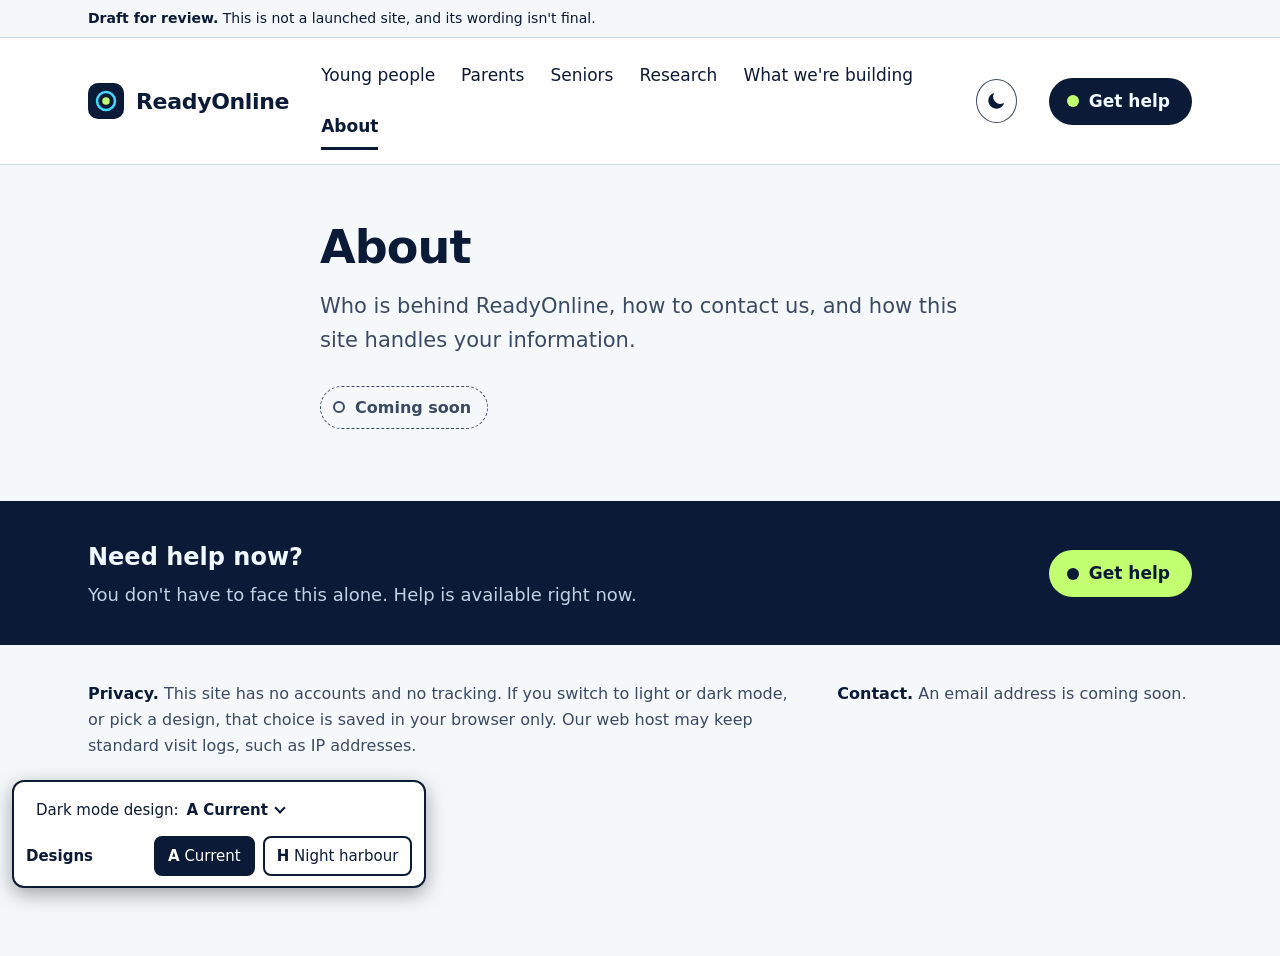
==== commit b39a831c: "Trim the demo for Ngoc (Fable job 5, D-066) - Young people is a short chooser; each age group has it" ====
--- a/docs/about/index.html
+++ b/docs/about/index.html
@@ -58,8 +58,7 @@
 
 <footer class="site-footer">
   <div class="wrap footer-grid">
-    <p><strong>Privacy.</strong> This site has no accounts and no tracking. If you switch to light or dark mode, or pick a design option, that choice is saved in your browser only. Our web host may keep standard visit logs, such as IP addresses.</p>
-    <p><strong>Credit.</strong> ReadyOnline's lessons and research come from its founder's work. This site is an early draft built on them.</p>
+    <p><strong>Privacy.</strong> This site has no accounts and no tracking. If you switch to light or dark mode, or pick a design, that choice is saved in your browser only. Our web host may keep standard visit logs, such as IP addresses.</p>
     <p><strong>Contact.</strong> An email address is coming soon.</p>
   </div>
 </footer>
--- a/docs/styles.css
+++ b/docs/styles.css
@@ -290,7 +290,7 @@
   border-bottom-color: var(--cyan);
 }
 
-.main-nav a[aria-current="page"] {
+.main-nav a[aria-current] {
   font-weight: 700;
   border-bottom-color: var(--ink);
 }
@@ -780,7 +780,7 @@
 
 .footer-grid {
   display: grid;
-  grid-template-columns: repeat(3, minmax(0, 1fr));
+  grid-template-columns: minmax(0, 2fr) minmax(0, 1fr);
   gap: 24px 40px;
 }
 
@@ -793,3 +793,431 @@
     grid-template-columns: 1fr;
   }
 }
+
+/* ---------- Young people: age sections and shared help ---------- */
+.young-page { width: 100%; }
+.young-page > .lead, .young-page > p { max-width: 46rem; }
+.help-now {
+  max-width: 48rem;
+  margin: 28px 0 24px;
+  padding: 20px 24px;
+  border-left: 4px solid var(--ink);
+  background: var(--surface);
+  color: var(--ink);
+  border-radius: var(--radius);
+}
+.age-anchor, .threat-block { scroll-margin-top: 24px; }
+.prose { overflow-wrap: break-word; }
+.prose h2 { font-size: clamp(1.75rem, 3vw, 2.25rem); }
+.prose h3 { font-size: 1.5rem; line-height: 1.35; }
+.prose h4 { margin: 0; font-size: 1.25rem; line-height: 1.4; }
+.prose p + p, .prose h2 + p, .prose h3 + p, .prose h4 + p { margin-top: 16px; }
+.prose h3 { margin-top: 30px; }
+.prose ul, .prose ol { margin-block: 16px; padding-left: 1.5em; }
+.prose li + li { margin-top: 12px; }
+.prose blockquote,
+.prose .callout {
+  margin: 24px 0;
+  padding: 20px 24px;
+  border: 1px solid var(--line);
+  border-left: 4px solid var(--ink);
+  border-radius: var(--radius);
+  background: var(--surface);
+}
+.proposal { color: var(--ink-soft); font-size: 1rem; margin-bottom: 16px; }
+
+/* ---------- Age pages: one short page per group (D-066) ---------- */
+.age-page { width: 100%; }
+.age-page > :not(.walkthrough) { max-width: 48rem; }
+.age-page > .walkthrough { max-width: 60rem; }
+.age-page > h2 { margin-top: 44px; }
+.age-page > .callout + h2 { margin-top: 40px; }
+.age-page .lead { margin-top: 12px; }
+.age-page h2[id], .age-page .walkthrough { scroll-margin-top: 24px; }
+.crumb { margin-bottom: 12px; font-size: 1rem; line-height: 1.5; }
+.crumb a::before { content: "\2190\00a0"; }
+.age-page h1 + .proposal { margin-top: 8px; }
+.walk-help { margin-top: 20px; }
+.grown-up-note { margin-top: 0; }
+.read-aloud {
+  margin-top: 32px;
+  padding: 4px 24px 24px;
+  border: 2px solid var(--line);
+  border-radius: var(--radius);
+}
+.read-aloud > h2 { margin-top: 24px; }
+.read-aloud > h2:first-child { margin-top: 20px; }
+.walkthrough > h2 { margin: 0; font-size: 1.5rem; line-height: 1.4; }
+.walkthrough > h2 + p { margin-top: 12px; }
+.chooser { padding-block: 8px 24px; }
+.chooser .door-list { margin-top: 8px; }
+.soon-line { color: var(--ink-soft); }
+.proposal-inline { display: block; margin-top: 4px; color: var(--ink-soft); font-size: 1rem; }
+@media (max-width: 480px) {
+  .read-aloud { padding: 4px 16px 20px; }
+}
+
+/* ---------- Shared threat disclosure ---------- */
+.threat-block {
+  max-width: 54rem;
+  margin-block: 16px 56px;
+  padding: 22px 24px;
+  background: var(--surface);
+  border: 1px solid var(--line);
+  border-radius: var(--radius);
+}
+.threat-block summary { cursor: pointer; }
+.threat-block summary h2 { display: inline; font-size: 1.5rem; line-height: 1.4; }
+.threat-block[open] summary { margin-bottom: 24px; }
+
+/* ---------- Sign chips (used by the walk-through) ---------- */
+.sign-chips { display: flex; flex-wrap: wrap; gap: 8px; margin: 16px 0; padding: 0; list-style: none; }
+.sign-chips li { padding: 5px 9px; color: var(--ink); background: var(--paper); border: 1px solid var(--ink-soft); border-radius: 20px; font-size: 0.875rem; line-height: 1.5; }
+.sign-chips .is-lit { background: var(--ink); color: var(--paper); border-color: var(--ink); font-weight: 700; }
+.sign-chips .is-lit::before { content: "✓ "; }
+
+/* ---------- Walk-through: numbered list first, optional stepper ---------- */
+.walkthrough { margin-top: 24px; padding: 24px; border: 1px solid var(--line); background: var(--surface); border-radius: var(--radius); }
+.walk-steps > li { padding-block: 12px; }
+.walk-controls { display: flex; flex-wrap: wrap; align-items: center; justify-content: space-between; gap: 12px; margin-block: 24px; }
+.walk-controls button {
+  min-width: 70px;
+  min-height: 44px;
+  padding: 8px 16px;
+  font: inherit;
+  background: var(--surface);
+  color: var(--ink);
+  border: 2px solid var(--ink-soft);
+  border-radius: var(--radius);
+  cursor: pointer;
+}
+.walk-controls button:hover { background: var(--hover-tint); }
+.walk-controls button[aria-disabled="true"] { color: var(--ink-soft); border-style: dashed; cursor: default; }
+.walk-controls .walk-progress { margin: 0; font-size: 1rem; }
+.walk-layout { display: grid; grid-template-columns: minmax(0, 1fr) minmax(0, 1fr); gap: 24px; align-items: start; }
+.walk-stage { min-width: 0; }
+/* The free skin: a made-up in-game screen, so the chat reads as a game, not as the site.
+   Fixed game colours in both light and dark mode; no animation. */
+.game-screen {
+  position: relative;
+  display: flex;
+  flex-direction: column;
+  min-height: 430px;
+  overflow: hidden;
+  border: 3px solid #05070c;
+  border-radius: 12px;
+  background:
+    radial-gradient(circle at 64% 17%, #f3e7c4 0 9px, rgba(243, 231, 196, 0.22) 10px 24px, transparent 25px),
+    radial-gradient(ellipse 58% 20% at 22% 60%, #2c4636 97%, transparent 100%),
+    radial-gradient(ellipse 52% 17% at 80% 62%, #263d33 97%, transparent 100%),
+    linear-gradient(180deg, #1d2c50 0%, #46659a 46%, #3b5735 59%, #26391f 100%);
+  color: #f1f3f8;
+  font-family: "Trebuchet MS", "Segoe UI", system-ui, sans-serif;
+  text-shadow: 0 1px 0 #000000;
+  box-shadow: 0 10px 28px rgba(5, 7, 12, 0.28);
+}
+.game-screen::before {
+  /* the pause steps dim the game behind the chat */
+  content: "";
+  position: absolute;
+  inset: 0;
+  background: rgba(4, 6, 12, 0);
+  pointer-events: none;
+}
+.is-paused .game-screen::before { background: rgba(4, 6, 12, 0.45); }
+.game-hud {
+  position: relative;
+  display: flex;
+  align-items: flex-start;
+  justify-content: space-between;
+  gap: 12px;
+  padding: 10px 12px 0;
+}
+.game-hp { display: flex; align-items: center; gap: 8px; font-size: 0.875rem; font-weight: 700; }
+.game-hp-bar { display: block; width: 92px; height: 10px; border: 1px solid rgba(255, 255, 255, 0.75); border-radius: 3px; background: rgba(0, 0, 0, 0.55); }
+.game-hp-bar span { display: block; width: 74%; height: 100%; background: #5fe082; }
+.game-timer { margin: 0; padding: 2px 8px; border-radius: 4px; background: #0b0f1c; color: #ffffff; font-size: 0.875rem; font-weight: 700; }
+.game-map { position: relative; flex: none; width: 54px; height: 54px; border: 2px solid rgba(255, 255, 255, 0.75); border-radius: 50%; background: rgba(9, 14, 26, 0.7); }
+.game-map-dot { position: absolute; left: 24px; top: 22px; width: 7px; height: 7px; border-radius: 50%; background: #ffd36b; }
+.game-chatbox {
+  position: relative;
+  width: min(calc(100% - 20px), 23rem);
+  margin: auto 10px 10px;
+  padding: 0 0 8px;
+  border: 1px solid #2a3350;
+  border-radius: 6px;
+  background: #0b0f1c;
+  font-size: 0.9375rem;
+  line-height: 1.4;
+}
+.game-tabs { display: flex; gap: 2px; padding: 0 6px; border-bottom: 1px solid #2a3350; font-size: 0.875rem; font-weight: 700; }
+.game-tabs span { padding: 6px 10px 5px; color: #b9c0d0; border-bottom: 2px solid transparent; }
+.game-tabs .is-on { color: #ffffff; border-bottom-color: #ff9bd2; }
+.game-log { min-height: 7.5em; padding: 8px 10px 0; }
+.game-line { margin: 0; overflow-wrap: anywhere; }
+.game-line + .game-line { margin-top: 6px; }
+.game-channel, .game-who { font-weight: 700; }
+.game-whisper .game-channel, .game-whisper .game-who { color: #ff9bd2; }
+.game-you .game-channel, .game-you .game-who { color: #8ee59b; }
+.game-system { color: #ffd36b; }
+.game-input { margin: 8px 8px 0; padding: 6px 10px; border: 1px solid #3a4462; border-radius: 4px; background: #141a2c; color: #c5cbd8; font-size: 0.875rem; }
+.walk-extra { margin-top: 16px; }
+.walk-extra .walk-habit { font-size: 1.75rem; font-weight: 700; }
+.walk-stage .sign-chips, .walk-stage .walk-moves { padding: 0; list-style: none; }
+.walk-stage .sign-chips li + li { margin: 0; }
+.walk-moves { display: flex; flex-wrap: wrap; gap: 8px; }
+.walk-stage .walk-moves li { margin: 0; padding: 6px 10px; border: 1px solid var(--ink-soft); border-radius: 8px; font-size: 0.875rem; }
+.is-enhanced .walk-steps { margin: 0; padding: 0; list-style: none; }
+.is-enhanced .walk-steps > li { padding: 0; }
+.walk-steps > li[hidden] { display: none; }
+@media (max-width: 760px) {
+  .walk-layout { grid-template-columns: minmax(0, 1fr); }
+  .walkthrough { padding: 20px 16px; }
+  .walk-controls { gap: 8px; }
+  .walk-controls button { padding-inline: 12px; }
+}
+/* There is deliberately no animation, including under reduced motion. */
+
+/* ---------- Home doors: three young people's doors, then two adult doors ---------- */
+main .doors .door-list.young-doors { display: grid; grid-template-columns: repeat(3, minmax(0, 1fr)); gap: 0; }
+main .doors .door-list.adult-doors { display: grid; grid-template-columns: repeat(2, minmax(0, 1fr)); margin-top: 24px; }
+main .doors .young-doors .door { display: block; padding: 24px 20px; }
+main .doors .young-doors .door-name { font-size: clamp(1.125rem, 1.65vw, 1.5rem); line-height: 1.4; }
+main .doors .young-doors .door-line { margin-top: 12px; font-size: 1rem; }
+.door-proposal { display: block; margin-top: 16px; color: var(--ink-soft); font-size: 0.875rem; line-height: 1.5; }
+main .doors .young-doors li { min-width: 0; }
+main .doors .young-doors li:nth-child(3) { border-top: 0; }
+@media (max-width: 760px) {
+  main .doors .door-list.young-doors, main .doors .door-list.adult-doors { grid-template-columns: minmax(0, 1fr); }
+  main .doors .young-doors li + li,
+  main .doors .young-doors li:nth-child(3) { border-left: 0; border-top: 1px solid var(--line); }
+}
+
+/* ---------- Home: the message on the left, the habit on the right ---------- */
+:root .home-page {
+  width: 100%;
+  max-width: 1240px;
+  padding-bottom: 64px;
+}
+:root .home-page .home-top.hero {
+  grid-template-columns: minmax(0, 1fr) minmax(0, 1fr);
+  grid-template-areas: "heading habit" "intro habit" "example habit";
+  grid-template-rows: auto auto 1fr;
+  align-items: start;
+  gap: 20px 72px;
+  padding-block: 40px 0;
+}
+:root .home-page .home-top.hero > h1 {
+  grid-area: heading;
+  max-width: 22ch;
+  font-size: clamp(2rem, 3vw, 2.5rem);
+  line-height: 1.13;
+}
+.home-intro { grid-area: intro; min-width: 0; }
+:root .home-page .home-top.hero .lead {
+  margin-top: 12px;
+  max-width: 38rem;
+  font-size: 1.125rem;
+  line-height: 1.55;
+}
+.home-help {
+  margin-top: 20px;
+  padding: 14px 18px;
+  border-left: 4px solid var(--ink);
+  border-radius: var(--radius);
+  background: var(--surface);
+  color: var(--ink);
+  font-size: 1rem;
+  line-height: 1.5;
+}
+.doors-note { margin-top: 12px; font-size: 1rem; line-height: 1.5; }
+.home-example { grid-area: example; max-width: 34rem; margin-top: 4px; }
+.home-habit {
+  grid-area: habit;
+  min-width: 0;
+  padding: 28px 32px 32px;
+  border: 1px solid var(--line);
+  border-radius: var(--radius);
+  background: var(--surface);
+}
+.home-habit h2 { font-size: 1.75rem; line-height: 1.25; margin-bottom: 28px; }
+.home-habit > p { margin-top: 28px; }
+@media (max-width: 480px) {
+  .home-habit { padding: 20px 16px 24px; }
+  .home-habit h2 { font-size: 1.5rem; margin-bottom: 20px; }
+}
+.home-section { max-width: 48rem; margin-top: 48px; padding-top: 28px; border-top: 1px solid var(--line); }
+.home-section h2 { font-size: 1.75rem; }
+
+/* A made-up message is real text, with no working address or animation. */
+/* A trimmed phone screenshot of a text (SMS) from an unknown sender.
+   Its own colours, like a phone screen; they follow light and dark mode. */
+.sms {
+  --sms-screen: #ffffff;
+  --sms-bar: #f2f2f7;
+  --sms-rule: #d1d1d6;
+  --sms-text: #000000;
+  --sms-soft: #636366;
+  --sms-bubble: #e9e9eb;
+  --sms-link: #0060d6;
+  --sms-avatar: #8e8e93;
+  margin: 0;
+}
+:root[data-theme="dark"] .sms {
+  --sms-screen: #000000;
+  --sms-bar: #1c1c1e;
+  --sms-rule: #38383a;
+  --sms-text: #ffffff;
+  --sms-soft: #a1a1a8;
+  --sms-bubble: #262628;
+  --sms-link: #4aa0ff;
+  --sms-avatar: #6c6c70;
+}
+@media (prefers-color-scheme: dark) {
+  :root:not([data-theme="light"]) .sms {
+    --sms-screen: #000000;
+    --sms-bar: #1c1c1e;
+    --sms-rule: #38383a;
+    --sms-text: #ffffff;
+    --sms-soft: #a1a1a8;
+    --sms-bubble: #262628;
+    --sms-link: #4aa0ff;
+    --sms-avatar: #6c6c70;
+  }
+}
+.sms-screen {
+  max-width: 26rem;
+  overflow: hidden;
+  border: 1px solid var(--sms-rule);
+  border-radius: 28px;
+  background: var(--sms-screen);
+  color: var(--sms-text);
+  font-family: -apple-system, BlinkMacSystemFont, "SF Pro Text", "Helvetica Neue", system-ui, sans-serif;
+  box-shadow: 0 10px 28px rgba(11, 26, 54, 0.12);
+}
+.sms-top {
+  position: relative;
+  padding: 12px 16px 10px;
+  background: var(--sms-bar);
+  border-bottom: 1px solid var(--sms-rule);
+}
+.sms-back {
+  position: absolute;
+  left: 18px;
+  top: 22px;
+  width: 12px;
+  height: 20px;
+  color: var(--sms-link);
+}
+.sms-contact { display: flex; flex-direction: column; align-items: center; gap: 4px; }
+.sms-avatar { width: 40px; height: 40px; }
+.sms-avatar-bg { fill: var(--sms-avatar); }
+.sms-avatar-fg { fill: #ffffff; }
+.sms .sms-number { margin: 0; font-size: 0.875rem; line-height: 1.3; color: var(--sms-text); }
+.sms-chevron { color: var(--sms-soft); }
+.sms-thread { padding: 12px 14px 14px; }
+.sms .sms-meta, .sms .sms-junk {
+  margin: 0;
+  text-align: center;
+  font-size: 0.875rem;
+  line-height: 1.35;
+  color: var(--sms-soft);
+}
+.sms .sms-bubble {
+  max-width: 82%;
+  margin: 10px 0 0;
+  padding: 9px 14px;
+  border-radius: 20px 20px 20px 6px;
+  background: var(--sms-bubble);
+  color: var(--sms-text);
+  font-size: 1rem;
+  line-height: 1.4;
+  overflow-wrap: anywhere;
+}
+.sms .sms-junk { margin-top: 12px; }
+.age-page .sms { margin: 20px 0 28px; }
+.sms-junk-link { color: var(--sms-link); }
+.sms figcaption { margin-top: 10px; color: var(--ink-soft); font-size: 0.875rem; }
+
+/* ---------- What we're building: Now, Next, Later ---------- */
+.building-page { width: 100%; }
+.building-intro { max-width: 46rem; }
+.building-intro > p { margin-top: 16px; }
+.building-intro > p:first-of-type { font-size: 1.3125rem; color: var(--ink-soft); }
+.building-phase { margin-top: 48px; padding-top: 28px; border-top: 1px solid var(--line); }
+.building-phase > p, .building-phase > ul, .building-phase > h2, .building-phase > h3, .building-phase > .prose { max-width: 48rem; }
+@media (max-width: 999px) {
+  :root .home-page .home-top.hero {
+    grid-template-columns: minmax(0, 1fr);
+    grid-template-areas: "heading" "intro" "example" "habit";
+    grid-template-rows: auto;
+    gap: 24px;
+  }
+  :root .home-page .home-top.hero > h1 { max-width: 24ch; }
+  .home-habit { margin-top: 8px; }
+}
+
+/* ---------- Seniors: generous reading measure ---------- */
+.seniors-page {
+  width: 100%;
+  font-size: max(18px, 1em);
+  line-height: 1.7;
+}
+.seniors-copy { max-width: 48rem; }
+.seniors-page .help-now { max-width: none; }
+:root .seniors-page.prose h2 { line-height: 1.3; }
+:root .seniors-page.prose h3 { line-height: 1.35; }
+.seniors-page .help-now h2 { font-size: 1.5rem; }
+.seniors-section { scroll-margin-top: 24px; }
+.seniors-copy > .seniors-section,
+.parents-copy > .seniors-section {
+  margin-top: 48px;
+  padding-top: 32px;
+  border-top: 1px solid var(--line);
+}
+.source-line {
+  font-size: 1rem;
+  line-height: 1.6;
+  color: var(--ink-soft);
+}
+.seniors-page h2[id] { scroll-margin-top: 24px; }
+.seniors-table {
+  width: 100%;
+  margin-top: 24px;
+  border-collapse: collapse;
+  table-layout: fixed;
+  text-align: left;
+  line-height: 1.6;
+}
+.seniors-table th, .seniors-table td {
+  padding: 16px 12px;
+  border: 1px solid var(--line);
+  vertical-align: top;
+  overflow-wrap: break-word;
+}
+.seniors-table th { background: var(--surface); }
+@media (max-width: 480px) {
+  .seniors-page .callout { padding: 20px 16px; }
+  .seniors-table th, .seniors-table td { padding: 12px 8px; }
+}
+
+/* ---------- Parents: shared guidance ---------- */
+.parents-page {
+  width: 100%;
+  font-size: max(18px, 1em);
+  line-height: 1.7;
+}
+.parents-copy { max-width: 48rem; }
+:root .parents-page.prose h2 { line-height: 1.3; }
+:root .parents-page.prose h3 { line-height: 1.35; }
+.parents-page h2[id], .parents-page h3[id] { scroll-margin-top: 24px; }
+.parents-page .help-now { max-width: none; }
+.parents-page .help-now h2 { font-size: 1.5rem; }
+.parents-page .parents-copy > h2 { margin-top: 40px; }
+/* Keep real table semantics and allow keyboard scrolling within the table box. */
+.parents-table-scroll { max-width: 100%; overflow-x: auto; margin-block: 24px; }
+.parents-table-scroll .seniors-table { min-width: 32rem; margin-top: 0; }
+.parents-table-scroll:focus-visible { outline: 3px solid var(--ink); outline-offset: 3px; }
+@media (max-width: 480px) {
+  .parents-page .callout { padding: 20px 16px; }
+}
--- a/docs/looks.css
+++ b/docs/looks.css
@@ -1,27 +1,16 @@
-/* Review only: eight dark mode designs to compare.
-   A to D use Ngoc's colours; E to H are new themes. looks.js sets data-look on <html>,
-   and only in dark mode, so light mode and design A are untouched.
-   Remove this file, looks.js, the fonts folder and the .ex examples once one is chosen. */
-
-/* ---------- Fonts for some designs ----------
+/* Review only: two dark mode designs to compare (D-066).
+   A "Current" (Ngoc's colours, the default, in styles.css) and H "Night harbour".
+   looks.js sets data-look on <html>, and only in dark mode, so light mode and design A are untouched.
+   Remove this file, looks.js and the fonts folder once one is chosen. */
+
+/* ---------- Fonts for Night harbour ----------
    Saved in docs/fonts and served with the site, so no other website is contacted.
-   All are under the SIL Open Font License 1.1 (see fonts/*-LICENSE.txt).
+   Both are under the SIL Open Font License 1.1 (see fonts/*-LICENSE.txt).
    A browser downloads a font only when the chosen design uses it. */
-
-@font-face { font-family: "Overpass"; src: url("fonts/overpass-latin-400-normal.woff2") format("woff2"); font-weight: 400; font-style: normal; font-display: swap; }
-@font-face { font-family: "Overpass"; src: url("fonts/overpass-latin-600-normal.woff2") format("woff2"); font-weight: 600; font-style: normal; font-display: swap; }
-@font-face { font-family: "Overpass"; src: url("fonts/overpass-latin-700-normal.woff2") format("woff2"); font-weight: 700; font-style: normal; font-display: swap; }
-@font-face { font-family: "Literata"; src: url("fonts/literata-latin-400-normal.woff2") format("woff2"); font-weight: 400; font-style: normal; font-display: swap; }
-@font-face { font-family: "Literata"; src: url("fonts/literata-latin-400-italic.woff2") format("woff2"); font-weight: 400; font-style: italic; font-display: swap; }
-@font-face { font-family: "Literata"; src: url("fonts/literata-latin-600-normal.woff2") format("woff2"); font-weight: 600; font-style: normal; font-display: swap; }
 @font-face { font-family: "Public Sans"; src: url("fonts/public-sans-latin-400-normal.woff2") format("woff2"); font-weight: 400; font-style: normal; font-display: swap; }
 @font-face { font-family: "Public Sans"; src: url("fonts/public-sans-latin-600-normal.woff2") format("woff2"); font-weight: 600; font-style: normal; font-display: swap; }
-@font-face { font-family: "Lora"; src: url("fonts/lora-latin-400-normal.woff2") format("woff2"); font-weight: 400; font-style: normal; font-display: swap; }
-@font-face { font-family: "Lora"; src: url("fonts/lora-latin-600-normal.woff2") format("woff2"); font-weight: 600; font-style: normal; font-display: swap; }
 @font-face { font-family: "Libre Baskerville"; src: url("fonts/libre-baskerville-latin-400-italic.woff2") format("woff2"); font-weight: 400; font-style: italic; font-display: swap; }
 @font-face { font-family: "Libre Baskerville"; src: url("fonts/libre-baskerville-latin-600-normal.woff2") format("woff2"); font-weight: 600; font-style: normal; font-display: swap; }
-@font-face { font-family: "Atkinson Hyperlegible Next"; src: url("fonts/atkinson-hyperlegible-next-latin-400-normal.woff2") format("woff2"); font-weight: 400; font-style: normal; font-display: swap; }
-@font-face { font-family: "Atkinson Hyperlegible Next"; src: url("fonts/atkinson-hyperlegible-next-latin-600-normal.woff2") format("woff2"); font-weight: 600; font-style: normal; font-display: swap; }
 
 /* ---------- The review switch (the same in every design) ---------- */
 
@@ -143,2793 +132,13 @@
   }
 }
 
-/* ---------- Examples: each design shows only its own ---------- */
-
-.ex {
-  display: none;
-}
-
-/* =====================================================================
-   B: Example (was C in the three-design switch)
-   Ngoc's own navy as the background (not near-black). The home page opens
-   on a real kind of message, with Pause, Think, Act beside it. Lime is kept
-   for Get help only; the doors are a simple list.
-   ===================================================================== */
-
-:root[data-look="example"] {
-  --paper: #0b1a36;
-  --surface: #132a4f;
-  --ink: #f4f7fb;
-  --ink-soft: #bccadd;
-  --line: #2b4675;
-  --hover-tint: #16305a;
-  --tile: #132a4f;
-  --help-bg: #c1ff71;
-  --help-bg-hover: #d4ff9a;
-  --help-text: #0b1a36;
-  --band-bg: #132a4f;
-  --band-edge: #132a4f;
-  --on-band: #f4f7fb;
-  --on-band-soft: #bccadd;
-  --radius: 6px;
-}
-
-:root[data-look="example"] .site-header {
-  background: var(--paper);
-  border-bottom-color: var(--line);
-}
-
-:root[data-look="example"] .help-link {
-  padding-inline: 20px;
-  border-radius: 6px;
-}
-
-:root[data-look="example"] .help-link::before {
-  display: none;
-}
-
-:root[data-look="example"] .help-link[aria-current="page"] {
-  box-shadow: 0 0 0 3px var(--paper), 0 0 0 5px var(--help-bg);
-}
-
-:root[data-look="example"] .help-band .help-link[aria-current="page"] {
-  box-shadow: 0 0 0 3px var(--surface), 0 0 0 5px var(--help-bg);
-}
-
-:root[data-look="example"] .theme-toggle {
-  border-radius: 6px;
-  background: var(--paper);
-}
-
-/* Home: headline across the top, then the example message and the steps side by side */
-:root[data-look="example"] .hero {
-  grid-template-columns: minmax(0, 6fr) minmax(0, 5fr);
-  grid-template-areas:
-    "intro intro"
-    "example steps";
-  gap: 40px 72px;
-  align-items: start;
-  padding-block: 56px 64px;
-}
-
-:root[data-look="example"] .hero > div {
-  grid-area: intro;
-}
-
-:root[data-look="example"] .hero h1 {
-  max-width: 24ch;
-  font-size: clamp(2.25rem, 3.6vw, 3.125rem);
-  line-height: 1.1;
-}
-
-:root[data-look="example"] .hero .lead {
-  margin-top: 16px;
-  max-width: 38rem;
-}
-
-:root[data-look="example"] .ex-example {
-  grid-area: example;
-  display: block;
-  margin: 0;
-}
-
-:root[data-look="example"] .pta {
-  grid-area: steps;
-  margin-top: 18px;
-}
-
-/* A phone-style text message: the one bright thing on the page */
-.example-screen {
-  max-width: 30rem;
-  padding: 22px 22px 26px;
-  background: #f3f5f8;
-  color: #0b1a36;
-  border-radius: 28px;
-  font-family: -apple-system, system-ui, "Segoe UI", sans-serif;
-}
-
-.example-from,
-.example-time {
-  margin: 0;
-  text-align: center;
-  color: #4a5566;
-  font-size: 0.875rem; /* 14px, the floor */
-  line-height: 1.35;
-}
-
-.example-from {
-  font-weight: 600;
-  font-size: 0.9375rem;
-}
-
-.example-bubble {
-  margin: 16px 0 0;
-  max-width: 26rem;
-  padding: 14px 18px;
-  background: #e2e6eb;
-  border-radius: 20px 20px 20px 6px;
-  font-size: 1.0625rem;
-  line-height: 1.45;
-}
-
-.example-link {
-  color: #0b4fbf;
-  text-decoration: underline;
-  overflow-wrap: anywhere;
-}
-
-.ex-example figcaption {
-  margin-top: 14px;
-  color: var(--ink-soft);
-  font-size: 1rem;
-}
-
-/* Doors: a simple list, one audience per row */
-:root[data-look="example"] .door-list {
-  grid-template-columns: 1fr;
-  background: none;
-  border: 0;
-  border-top: 1px solid var(--line);
-  border-radius: 0;
-}
-
-:root[data-look="example"] .door-list li,
-:root[data-look="example"] .door-list li + li {
-  border-left: 0;
-  border-top: 0;
-  border-bottom: 1px solid var(--line);
-}
-
-:root[data-look="example"] .door {
-  display: grid;
-  grid-template-columns: 12rem minmax(0, 1fr);
-  align-items: baseline;
-  gap: 8px 24px;
-  padding: 20px 16px;
-  border-top: 0;
-}
-
-:root[data-look="example"] .door:hover {
-  background: var(--hover-tint);
-}
-
-:root[data-look="example"] .door:focus-visible {
-  outline-offset: -3px;
-  border-radius: 4px;
-}
-
-:root[data-look="example"] .door-line {
-  margin-top: 0;
-}
-
-/* Inner pages */
-:root[data-look="example"] .split section {
-  border: 0;
-}
-
-:root[data-look="example"] .soon {
-  border-style: solid;
-  border-radius: 6px;
-}
-
-:root[data-look="example"] .soon::before {
-  display: none;
-}
-
-:root[data-look="example"] .route dl {
-  border: 0;
-}
-
-:root[data-look="example"] .sample {
-  border-radius: 4px;
-}
-
-:root[data-look="example"] .wip {
-  background: var(--surface);
-}
-
-@media (max-width: 900px) {
-  :root[data-look="example"] .hero {
-    grid-template-columns: 1fr;
-    grid-template-areas:
-      "intro"
-      "example"
-      "steps";
-    gap: 32px;
-  }
-
-  :root[data-look="example"] .pta {
-    margin-top: 0;
-  }
-}
-
-@media (max-width: 640px) {
-  :root[data-look="example"] .door {
-    grid-template-columns: 1fr;
-    gap: 6px;
-    padding-inline: 4px;
-  }
-}
-
-/* =====================================================================
-   C: Bold (written by Codex from a brief; merged and checked by Claude)
-   ===================================================================== */
-
-/* Bold: deep navy and confident, tightly set system headlines.
-   One oversized ReadyOnline mark carries the gradient and the single soft glow.
-   Plain audience rows and flat lime help buttons keep the rest calm and human. */
-
-:root[data-look="bold"] {
-  color-scheme: dark;
-  --paper: #071330;
-  --surface: #0e2146;
-  --ink: #f2f8ff;
-  --ink-soft: #b8c9e2;
-  --line: #7189af;
-  --hover-tint: #15315b;
-  --tile: #0e2146;
-  --cyan: #43d9ff;
-  --lime: #c1ff71;
-  --lime-strong: #d4ff9a;
-  --help-bg: #c1ff71;
-  --help-bg-hover: #d4ff9a;
-  --help-text: #071330;
-  --help-dot: #071330;
-  --band-bg: #0e2146;
-  --band-edge: #7189af;
-  --on-band: #f2f8ff;
-  --on-band-soft: #b8c9e2;
-  --navy: #071330;
-  --radius: 8px;
-  --font: "Avenir Next", Avenir, "Segoe UI", system-ui, -apple-system, BlinkMacSystemFont, sans-serif;
-}
-
-:root[data-look="bold"] body {
-  font-size: 18px;
-  line-height: 1.6;
-  font-synthesis: none;
-}
-
-:root[data-look="bold"] h1,
-:root[data-look="bold"] h2,
-:root[data-look="bold"] h3,
-:root[data-look="bold"] .brand,
-:root[data-look="bold"] .pta-word,
-:root[data-look="bold"] .door-name {
-  color: var(--ink);
-  font-weight: 700;
-  letter-spacing: -0.02em;
-  line-height: 1.05;
-}
-
-:root[data-look="bold"] a {
-  color: var(--ink);
-  text-decoration-color: var(--cyan);
-  overflow-wrap: anywhere;
-}
-
-:root[data-look="bold"] :focus-visible {
-  outline: 3px solid var(--cyan);
-  outline-offset: 4px;
-  border-radius: 4px;
-}
-
-:root[data-look="bold"] .skip-link {
-  background: var(--surface);
-  color: var(--ink);
-  border: 1px solid var(--line);
-  font-size: 16px;
-}
-
-:root[data-look="bold"] .site-header {
-  background: var(--paper);
-  border-bottom: 1px solid var(--line);
-}
-
-:root[data-look="bold"] .header-inner { gap: 20px; }
-:root[data-look="bold"] .brand { gap: 10px; white-space: nowrap; }
-:root[data-look="bold"] .mark { flex-shrink: 0; }
-:root[data-look="bold"] .mark-tile { fill: var(--tile); }
-:root[data-look="bold"] .mark-ring { fill: none; stroke: var(--cyan); }
-:root[data-look="bold"] .mark-think { fill: var(--cyan); }
-:root[data-look="bold"] .mark-dot { fill: var(--lime); }
-
-:root[data-look="bold"] .main-nav ul { gap: 4px 18px; }
-:root[data-look="bold"] .main-nav a {
-  min-height: 44px;
-  font-size: 16px;
-  font-weight: 600;
-  color: var(--ink-soft);
-  line-height: 1.5;
-}
-
-:root[data-look="bold"] .main-nav a:hover,
-:root[data-look="bold"] .main-nav a[aria-current="page"] {
-  color: var(--ink);
-  border-bottom-color: var(--cyan);
-}
-
-:root[data-look="bold"] .theme-toggle {
-  flex-shrink: 0;
-  border: 1px solid var(--line);
-  border-radius: 8px;
-  background: var(--paper);
-  color: var(--ink);
-}
-
-:root[data-look="bold"] .theme-toggle:hover {
-  background: var(--hover-tint);
-  border-color: var(--cyan);
-}
-
-:root[data-look="bold"] .help-link,
-:root[data-look="bold"] .help-band .help-link {
-  min-height: 46px;
-  flex-shrink: 0;
-  justify-content: center;
-  padding: 10px 18px;
-  border: 2px solid var(--help-bg);
-  border-radius: 8px;
-  background: var(--help-bg);
-  color: var(--help-text);
-  font-size: 17px;
-  font-weight: 700;
-  line-height: 1.3;
-  white-space: nowrap;
-  overflow-wrap: normal;
-  box-shadow: none;
-}
-
-:root[data-look="bold"] .help-link::before { display: none; }
-:root[data-look="bold"] .help-link:hover,
-:root[data-look="bold"] .help-band .help-link:hover {
-  background: var(--help-bg-hover);
-  border-color: var(--help-bg-hover);
-}
-
-/* A crisp current-page edge, not another glow. */
-:root[data-look="bold"] .help-link[aria-current="page"],
-:root[data-look="bold"] .help-band .help-link[aria-current="page"] {
-  outline: 2px solid var(--cyan);
-  outline-offset: 4px;
-  box-shadow: none;
-}
-
-:root[data-look="bold"] .help-link:focus-visible,
-:root[data-look="bold"] .help-band .help-link:focus-visible {
-  outline: 3px solid var(--ink);
-  outline-offset: 4px;
-}
-
-/* The left column reads straight through; the mark and real list share the right. */
-:root[data-look="bold"] .hero {
-  grid-template-columns: minmax(0, 1.12fr) minmax(0, 1fr);
-  grid-template-areas: "intro ring" "example steps";
-  align-items: start;
-  gap: 32px 64px;
-  padding-block: 64px 72px;
-}
-
-:root[data-look="bold"] .hero > div:first-child { grid-area: intro; }
-:root[data-look="bold"] .hero > * { min-width: 0; }
-:root[data-look="bold"] .hero h1 {
-  max-width: 16ch;
-  font-size: clamp(2.75rem, 4.7vw, 3.75rem);
-  line-height: 1.05;
-}
-
-:root[data-look="bold"] .hero .lead {
-  max-width: 33rem;
-  margin-top: 22px;
-  color: var(--ink-soft);
-  font-size: 20px;
-  line-height: 1.55;
-}
-
-:root[data-look="bold"] .ex-bold { display: block; margin: 0; }
-:root[data-look="bold"] .ex-bold-ring {
-  grid-area: ring;
-  width: min(100%, 340px);
-  justify-self: center;
-  align-self: center;
-}
-
-:root[data-look="bold"] .ex-bold-ring svg {
-  display: block;
-  width: 100%;
-  height: auto;
-}
-
-:root[data-look="bold"] .ex-bold-message {
-  grid-area: example;
-  max-width: 34rem;
-  padding-left: 20px;
-  border-left: 3px solid var(--cyan);
-}
-
-:root[data-look="bold"] .ex-bold-label {
-  color: var(--ink-soft);
-  font-size: 16px;
-  line-height: 1.5;
-}
-
-:root[data-look="bold"] .ex-bold-message blockquote {
-  margin: 12px 0 14px;
-  color: var(--ink);
-  font-size: 24px;
-  line-height: 1.35;
-  font-weight: 600;
-}
-
-:root[data-look="bold"] .ex-bold-message figcaption {
-  color: var(--ink-soft);
-  font-size: 16px;
-  line-height: 1.6;
-  max-width: 45ch;
-}
-
-:root[data-look="bold"] .pta { grid-area: steps; }
-:root[data-look="bold"] .pta::before { display: none; }
-:root[data-look="bold"] .pta li {
-  grid-template-columns: 40px minmax(0, 1fr);
-  gap: 16px;
-  align-items: start;
-}
-
-:root[data-look="bold"] .pta li + li { margin-top: 24px; }
-:root[data-look="bold"] .pta .mark { width: 40px; height: 40px; }
-:root[data-look="bold"] .pta-word { font-size: 26px; }
-:root[data-look="bold"] .pta-line {
-  margin-top: 6px;
-  color: var(--ink-soft);
-  font-size: 18px;
-  line-height: 1.5;
-}
-
-:root[data-look="bold"] .doors { padding-block: 0 72px; }
-:root[data-look="bold"] .doors h2 { font-size: 26px; margin-bottom: 24px; }
-:root[data-look="bold"] .door-list {
-  grid-template-columns: repeat(2, minmax(0, 1fr));
-  column-gap: 56px;
-  border: 0;
-  border-radius: 0;
-  background: none;
-  overflow: visible;
-}
-
-:root[data-look="bold"] .door-list li,
-:root[data-look="bold"] .door-list li + li {
-  border: 0;
-  border-top: 1px solid var(--line);
-}
-
-:root[data-look="bold"] .door {
-  padding: 24px 0 28px;
-  border: 0;
-  background: none;
-}
-
-:root[data-look="bold"] .door:hover { background: none; }
-:root[data-look="bold"] .door-name {
-  font-size: 30px;
-  text-decoration: none;
-  text-underline-offset: 6px;
-  text-decoration-thickness: 3px;
-}
-
-:root[data-look="bold"] .door:hover .door-name,
-:root[data-look="bold"] .door:focus-visible .door-name {
-  text-decoration-line: underline;
-  text-decoration-color: var(--cyan);
-}
-
-:root[data-look="bold"] .door-line {
-  margin-top: 12px;
-  color: var(--ink-soft);
-  font-size: 18px;
-}
-
-:root[data-look="bold"] .door:focus-visible { outline-offset: 5px; border-radius: 0; }
-
-:root[data-look="bold"] .page { padding-block: 56px 80px; }
-:root[data-look="bold"] .page h1 { font-size: clamp(2.5rem, 4.5vw, 3.75rem); }
-:root[data-look="bold"] .page .lead {
-  max-width: 42rem;
-  color: var(--ink-soft);
-  font-size: 21px;
-}
-
-:root[data-look="bold"] .soon {
-  gap: 0;
-  padding: 8px 0;
-  border: 0;
-  border-radius: 0;
-  color: var(--ink-soft);
-  font-size: 16px;
-}
-
-:root[data-look="bold"] .soon::before { display: none; }
-:root[data-look="bold"] .split { gap: 32px; }
-:root[data-look="bold"] .split section {
-  min-width: 0;
-  padding: 28px;
-  background: var(--surface);
-  border: 1px solid var(--line);
-  border-radius: 8px;
-  box-shadow: none;
-}
-
-:root[data-look="bold"] .split section:target {
-  border-color: var(--cyan);
-  outline: 2px solid var(--cyan);
-  outline-offset: 3px;
-  box-shadow: none;
-}
-
-:root[data-look="bold"] .split h2 { font-size: 30px; }
-:root[data-look="bold"] .split p:not(.soon) { color: var(--ink-soft); }
-:root[data-look="bold"] .danger {
-  background: var(--surface);
-  color: var(--ink);
-  border-left: 5px solid var(--cyan);
-  border-radius: 0;
-}
-
-:root[data-look="bold"] .routes-title { font-size: 30px; }
-:root[data-look="bold"] .route { border-bottom: 1px solid var(--line); }
-:root[data-look="bold"] .route h3 { font-size: 25px; line-height: 1.2; }
-:root[data-look="bold"] .route > p { color: var(--ink); }
-:root[data-look="bold"] .route dl {
-  grid-template-columns: minmax(0, 11rem) minmax(0, 1fr);
-  padding: 20px 24px;
-  background: var(--surface);
-  border: 1px solid var(--line);
-  border-radius: 8px;
-}
-
-:root[data-look="bold"] .route dt { color: var(--ink-soft); font-weight: 600; }
-:root[data-look="bold"] .route dd { min-width: 0; color: var(--ink); overflow-wrap: anywhere; }
-:root[data-look="bold"] .number { font-size: 22px; font-weight: 700; letter-spacing: 0; }
-:root[data-look="bold"] .sample {
-  padding: 1px 7px;
-  border: 1px solid var(--line);
-  border-radius: 4px;
-  color: var(--ink-soft);
-  font-size: 14px;
-}
-
-:root[data-look="bold"] .wip {
-  background: var(--surface);
-  color: var(--ink);
-  border-bottom: 2px solid var(--cyan);
-  font-size: 16px;
-}
-
-:root[data-look="bold"] .wip a { color: var(--cyan); }
-:root[data-look="bold"] .wip :focus-visible { outline-color: var(--cyan); }
-:root[data-look="bold"] .help-band {
-  background: var(--band-bg);
-  color: var(--on-band);
-  border-top: 1px solid var(--band-edge);
-}
-
-:root[data-look="bold"] .help-band-title { font-size: 26px; font-weight: 700; line-height: 1.2; }
-:root[data-look="bold"] .help-band p + p { color: var(--on-band-soft); }
-:root[data-look="bold"] .help-band :focus-visible { outline-color: var(--cyan); }
-:root[data-look="bold"] .site-footer { color: var(--ink-soft); font-size: 16px; }
-:root[data-look="bold"] .site-footer strong { color: var(--ink); font-weight: 700; }
-
-@media (max-width: 1199px) {
-  :root[data-look="bold"] .header-inner {
-    display: grid;
-    grid-template-columns: minmax(0, 1fr) auto auto;
-    grid-template-areas: "brand toggle help" "nav nav nav";
-    gap: 12px 16px;
-  }
-  :root[data-look="bold"] .brand { grid-area: brand; }
-  :root[data-look="bold"] .theme-toggle { grid-area: toggle; }
-  :root[data-look="bold"] .header-inner .help-link { grid-area: help; }
-  :root[data-look="bold"] .main-nav { grid-area: nav; margin-left: 0; }
-}
-
-@media (max-width: 999px) {
-  :root[data-look="bold"] .hero {
-    grid-template-columns: minmax(0, 0.8fr) minmax(0, 1.2fr);
-    grid-template-areas: "intro intro" "example example" "ring steps";
-    gap: 36px;
-    padding-block: 44px 56px;
-  }
-  :root[data-look="bold"] .hero h1 { max-width: 21ch; font-size: clamp(2.75rem, 6vw, 3.5rem); }
-  :root[data-look="bold"] .hero .lead { max-width: 39rem; }
-  :root[data-look="bold"] .ex-bold-ring { max-width: 260px; }
-}
-
-@media (max-width: 640px) {
-  :root[data-look="bold"] .hero {
-    grid-template-columns: minmax(0, 1fr);
-    grid-template-areas: "intro" "example" "ring" "steps";
-    gap: 32px;
-  }
-  :root[data-look="bold"] .hero h1 { max-width: 16ch; font-size: clamp(2.25rem, 9vw, 3rem); }
-  :root[data-look="bold"] .hero .lead { font-size: 18px; }
-  :root[data-look="bold"] .ex-bold-ring { max-width: 200px; }
-  :root[data-look="bold"] .door-list { grid-template-columns: minmax(0, 1fr); }
-  :root[data-look="bold"] .door-name { font-size: 28px; }
-  :root[data-look="bold"] .route dl { grid-template-columns: minmax(0, 1fr); padding: 18px; }
-  :root[data-look="bold"] .split section { padding: 24px 20px; }
-  :root[data-look="bold"] .page { padding-block: 40px 56px; }
-}
-
-@media (max-width: 479px) {
-  :root[data-look="bold"] .header-inner {
-    grid-template-columns: minmax(0, 1fr) 44px;
-    grid-template-areas: "brand toggle" "help help" "nav nav";
-    gap: 14px 12px;
-  }
-  :root[data-look="bold"] .brand { font-size: 21px; gap: 8px; }
-  :root[data-look="bold"] .brand .mark { width: 32px; height: 32px; }
-  :root[data-look="bold"] .header-inner .help-link { width: 100%; }
-  :root[data-look="bold"] .main-nav ul { gap: 4px 16px; }
-  :root[data-look="bold"] .hero { grid-template-areas: "intro" "example" "steps"; }
-  :root[data-look="bold"] .ex-bold-ring { display: none; }
-  :root[data-look="bold"] .ex-bold-message { padding-left: 16px; }
-  :root[data-look="bold"] .ex-bold-message blockquote { font-size: 22px; }
-}
-
-/* =====================================================================
-   D: Calm (written by Codex from a brief; merged and checked by Claude)
-   ===================================================================== */
-
-/* Calm: a large-print leaflet in soft navy and off-white.
-   One reading column gives each thought room and each step a number.
-   Quiet cyan details lead to a plain, unmistakable Get help button. */
-
-:root[data-look="calm"] {
-  color-scheme: dark;
-  --paper: #142a4c;
-  --surface: #1c355c;
-  --ink: #f1f5fa;
-  --ink-soft: #c9d4e3;
-  --line: #8198b8;
-  --hover-tint: #243f64;
-  --tile: #1c355c;
-  --cyan: #97c9d8;
-  --lime: #c1df8a;
-  --help-bg: #eef4fb;
-  --help-bg-hover: #d9e5f2;
-  --help-text: #142a4c;
-  --help-dot: #142a4c;
-  --band-bg: #1c355c;
-  --band-edge: #8198b8;
-  --on-band: #f1f5fa;
-  --on-band-soft: #c9d4e3;
-  --radius: 8px;
-  --font: "Atkinson Hyperlegible Next", system-ui, -apple-system, BlinkMacSystemFont, "Segoe UI", Arial, sans-serif;
-  --gutter: clamp(20px, 4vw, 40px);
-  --wrap: calc(42rem + 2 * var(--gutter));
-  font-synthesis: none;
-}
-
-:root[data-look="calm"] body {
-  font-size: 1.25rem;
-  line-height: 1.65;
-  background: var(--paper);
-  color: var(--ink);
-  font-family: var(--font);
-}
-
-:root[data-look="calm"] h1,
-:root[data-look="calm"] h2,
-:root[data-look="calm"] h3,
-:root[data-look="calm"] strong,
-:root[data-look="calm"] b {
-  font-weight: 600;
-  letter-spacing: normal;
-}
-
-:root[data-look="calm"] h2,
-:root[data-look="calm"] h3 {
-  line-height: 1.35;
-}
-
-:root[data-look="calm"] a {
-  color: var(--ink);
-  text-decoration-color: var(--cyan);
-  text-decoration-thickness: 2px;
-  text-underline-offset: 0.25em;
-}
-
-:root[data-look="calm"] a:hover {
-  text-decoration-color: var(--ink);
-}
-
-:root[data-look="calm"] .wrap {
-  width: 100%;
-  min-width: 0;
-}
-
-:root[data-look="calm"] main,
-:root[data-look="calm"] p,
-:root[data-look="calm"] dd,
-:root[data-look="calm"] a {
-  overflow-wrap: anywhere;
-}
-
-:root[data-look="calm"] .skip-link {
-  max-width: calc(100% - 24px);
-  background: var(--surface);
-  color: var(--ink);
-  font-size: 1.25rem;
-  border: 1px solid var(--line);
-  border-radius: var(--radius);
-}
-
-/* Two calm rows at every width: logo, light/dark and Get help, then the six links. */
-:root[data-look="calm"] .site-header {
-  background: var(--paper);
-  border-bottom: 1px solid var(--line);
-}
-
-:root[data-look="calm"] .header-inner {
-  display: grid;
-  grid-template-columns: minmax(0, 1fr) auto auto;
-  grid-template-areas: "brand toggle help" "nav nav nav";
-  align-items: center;
-  gap: 10px 14px;
-  padding-block: 18px 8px;
-}
-
-:root[data-look="calm"] .brand {
-  grid-area: brand;
-  justify-self: start;
-  gap: 10px;
-  min-height: 44px;
-  font-size: 1.375rem;
-  font-weight: 600;
-  letter-spacing: normal;
-  text-decoration: none;
-  overflow-wrap: normal;
-}
-
-:root[data-look="calm"] .brand .mark {
-  width: 36px;
-  height: 36px;
-}
-
-:root[data-look="calm"] .mark { flex: none; }
-:root[data-look="calm"] .mark-tile { fill: var(--tile); }
-:root[data-look="calm"] .mark-ring { stroke: var(--cyan); fill: none; }
-:root[data-look="calm"] .mark-think { fill: var(--cyan); }
-:root[data-look="calm"] .mark-dot { fill: var(--lime); }
-
-:root[data-look="calm"] .main-nav {
-  grid-area: nav;
-  margin: 0;
-}
-
-:root[data-look="calm"] .main-nav ul {
-  display: flex;
-  flex-wrap: wrap;
-  gap: 0 30px;
-}
-
-@media (max-width: 640px) {
-  :root[data-look="calm"] .main-nav ul {
-    display: grid;
-    grid-template-columns: 1fr 1fr;
-    gap: 0 16px;
-  }
-}
-
-:root[data-look="calm"] .main-nav a {
-  display: inline-block;
-  max-width: 100%;
-  min-height: 44px;
-  padding: 8px 0;
-  border: 0;
-  font-size: 1.1875rem; /* 19px */
-  font-weight: 400;
-  line-height: 1.6;
-  text-decoration: underline;
-  text-decoration-color: transparent;
-  text-decoration-thickness: 2px;
-}
-
-:root[data-look="calm"] .main-nav a:hover {
-  text-decoration-color: var(--cyan);
-}
-
-:root[data-look="calm"] .main-nav a[aria-current="page"] {
-  font-weight: 600;
-  text-decoration-color: var(--cyan);
-}
-
-:root[data-look="calm"] .theme-toggle {
-  grid-area: toggle;
-  width: 44px;
-  height: 44px;
-  background: var(--surface);
-  color: var(--ink);
-  border: 1px solid var(--line);
-  border-radius: var(--radius);
-}
-
-:root[data-look="calm"] .theme-toggle:hover {
-  background: var(--hover-tint);
-  border-color: var(--ink-soft);
-}
-
-:root[data-look="calm"] .help-link,
-:root[data-look="calm"] .help-band .help-link {
-  min-height: 48px;
-  padding: 8px 24px;
-  gap: 0;
-  border: 2px solid var(--help-bg);
-  border-radius: 8px;
-  background: var(--help-bg);
-  color: var(--help-text);
-  font-size: 1.25rem;
-  font-weight: 600;
-  line-height: 1.5;
-  white-space: nowrap;
-  overflow-wrap: normal;
-  text-decoration: none;
-}
-
-:root[data-look="calm"] .header-inner .help-link {
-  grid-area: help;
-  justify-self: start;
-}
-
-:root[data-look="calm"] .help-link::before { display: none; }
-
-:root[data-look="calm"] .help-link:hover,
-:root[data-look="calm"] .help-band .help-link:hover {
-  background: var(--help-bg-hover);
-  border-color: var(--help-bg-hover);
-}
-
-:root[data-look="calm"] .help-link[aria-current="page"],
-:root[data-look="calm"] .help-band .help-link[aria-current="page"] {
-  box-shadow: none;
-  text-decoration: underline;
-  text-decoration-color: var(--help-text);
-  text-decoration-thickness: 2px;
-}
-
-/* A continuous reading order: introduction, call, numbered habit. */
-:root[data-look="calm"] .hero {
-  display: grid;
-  grid-template-columns: minmax(0, 1fr);
-  gap: 40px;
-  align-items: start;
-  padding-block: 48px 56px;
-}
-
-:root[data-look="calm"] .hero h1,
-:root[data-look="calm"] .page h1 {
-  max-width: 100%;
-  font-size: clamp(2.25rem, 4vw, 3.25rem);
-  line-height: 1.2;
-  font-weight: 600;
-  letter-spacing: normal;
-}
-
-:root[data-look="calm"] .hero .lead,
-:root[data-look="calm"] .page .lead {
-  max-width: none;
-  margin-top: 24px;
-  color: var(--ink-soft);
-  font-size: 1.25rem;
-  line-height: 1.65;
-}
-
-:root[data-look="calm"] .example { display: none; }
-
-:root[data-look="calm"] .ex-calm {
-  display: block;
-  margin: 0;
-  padding: clamp(20px, 4vw, 32px);
-  background: var(--surface);
-  color: var(--ink);
-  border-radius: var(--radius);
-}
-
-:root[data-look="calm"] .ex-calm p + p {
-  margin-top: 24px;
-}
-
-:root[data-look="calm"] .ex-calm figcaption {
-  margin-top: 24px;
-  color: var(--ink-soft);
-  font-size: 1.125rem;
-  line-height: 1.65;
-}
-
-:root[data-look="calm"] .pta {
-  display: block;
-  padding: 0 0 0 2.5rem;
-  margin: 0;
-  list-style: decimal outside;
-}
-
-:root[data-look="calm"] .pta::before { display: none; }
-:root[data-look="calm"] .pta .mark { display: none; }
-
-:root[data-look="calm"] .pta li {
-  display: list-item;
-  padding-left: 8px;
-}
-
-:root[data-look="calm"] .pta li::marker {
-  color: var(--ink-soft);
-  font-size: 1.5rem;
-  font-weight: 600;
-}
-
-:root[data-look="calm"] .pta li + li { margin-top: 32px; }
-
-:root[data-look="calm"] .pta-word {
-  font-size: 2rem;
-  font-weight: 600;
-  line-height: 1.3;
-  letter-spacing: normal;
-}
-
-:root[data-look="calm"] .pta-line {
-  margin-top: 8px;
-  color: var(--ink-soft);
-  font-size: 1.25rem;
-  line-height: 1.65;
-}
-
-/* Whole linked rows, with no nested cards. */
-:root[data-look="calm"] .doors { padding-block: 8px 64px; }
-
-:root[data-look="calm"] .doors h2 {
-  margin-bottom: 24px;
-  font-size: 1.75rem;
-}
-
-:root[data-look="calm"] .door-list {
-  display: grid;
-  grid-template-columns: minmax(0, 1fr);
-  border: 0;
-  border-top: 1px solid var(--line);
-  border-radius: 0;
-  background: transparent;
-  overflow: visible;
-}
-
-:root[data-look="calm"] .door-list li {
-  min-width: 0;
-  border: 0;
-  border-bottom: 1px solid var(--line);
-}
-
-:root[data-look="calm"] .door-list li + li {
-  border-left: 0;
-  border-top: 0;
-}
-
-:root[data-look="calm"] .door {
-  display: block;
-  padding: 24px 12px;
-  border: 0;
-  border-radius: 0;
-}
-
-:root[data-look="calm"] .door:hover { background: var(--hover-tint); }
-
-:root[data-look="calm"] .door-name {
-  font-size: 1.625rem;
-  font-weight: 600;
-  line-height: 1.35;
-  letter-spacing: normal;
-  text-decoration-color: var(--cyan);
-  text-decoration-thickness: 2px;
-  text-underline-offset: 6px;
-}
-
-:root[data-look="calm"] .door-line {
-  margin-top: 10px;
-  color: var(--ink-soft);
-  font-size: 1.25rem;
-  line-height: 1.65;
-}
-
-/* Inner pages retain the same measure and unboxed vertical rhythm. */
-:root[data-look="calm"] .page { padding-block: 48px 64px; }
-
-:root[data-look="calm"] .soon {
-  display: block;
-  margin-top: 24px;
-  padding: 12px 0 0;
-  border: 0;
-  border-top: 1px solid var(--line);
-  border-radius: 0;
-  color: var(--ink-soft);
-  font-size: 1.125rem;
-  font-weight: 400;
-}
-
-:root[data-look="calm"] .soon::before { display: none; }
-
-:root[data-look="calm"] .split {
-  grid-template-columns: minmax(0, 1fr);
-  gap: 0;
-  margin-top: 40px;
-}
-
-:root[data-look="calm"] .split section {
-  min-width: 0;
-  padding: 32px 0;
-  background: transparent;
-  border: 0;
-  border-top: 1px solid var(--line);
-  border-radius: 0;
-  scroll-margin-top: 24px;
-}
-
-:root[data-look="calm"] .split section:target {
-  border-color: var(--line);
-  box-shadow: none;
-  outline: 3px solid var(--ink-soft);
-  outline-offset: 6px;
-}
-
-:root[data-look="calm"] .split h2 { font-size: 1.75rem; }
-:root[data-look="calm"] .split p:not(.soon) { color: var(--ink-soft); }
-
-:root[data-look="calm"] .danger {
-  max-width: none;
-  margin-top: 32px;
-  padding: 20px;
-  background: var(--surface);
-  border-left: 4px solid var(--ink-soft);
-  border-radius: 0;
-  font-weight: 600;
-}
-
-:root[data-look="calm"] .routes-title {
-  margin-top: 48px;
-  font-size: 1.75rem;
-}
-
-:root[data-look="calm"] .routes { max-width: none; }
-
-:root[data-look="calm"] .route {
-  padding-block: 32px;
-  border-bottom: 1px solid var(--line);
-}
-
-:root[data-look="calm"] .route h3 { font-size: 1.5rem; }
-:root[data-look="calm"] .route > p { max-width: none; margin-top: 16px; }
-:root[data-look="calm"] .route .advice { font-weight: 600; }
-
-:root[data-look="calm"] .route dl {
-  display: block;
-  margin-top: 24px;
-  padding: 20px 0 0;
-  border: 0;
-  border-top: 1px solid var(--line);
-  border-radius: 0;
-  background: transparent;
-}
-
-:root[data-look="calm"] .route dt {
-  color: var(--ink-soft);
-  font-weight: 600;
-}
-
-:root[data-look="calm"] .route dd { margin: 4px 0 0; }
-:root[data-look="calm"] .route dd + dt { margin-top: 20px; }
-
-:root[data-look="calm"] .number {
-  font-size: 1.375rem;
-  font-weight: 600;
-  letter-spacing: normal;
-}
-
-:root[data-look="calm"] .sample {
-  margin-left: 10px;
-  padding: 0 8px;
-  border: 1px solid var(--line);
-  border-radius: 4px;
-  color: var(--ink-soft);
-  font-size: 1rem;
-  font-weight: 400;
-  vertical-align: baseline;
-}
-
-:root[data-look="calm"] .wip {
-  background: var(--surface);
-  color: var(--ink);
-  border-bottom: 2px solid var(--line);
-}
-
-:root[data-look="calm"] .wip p {
-  padding-block: 24px;
-  max-width: none;
-  font-size: 1.25rem;
-}
-
-:root[data-look="calm"] .wip a {
-  color: var(--ink);
-  text-decoration-color: var(--cyan);
-}
-
-:root[data-look="calm"] .help-band {
-  background: var(--band-bg);
-  color: var(--on-band);
-  border-top: 1px solid var(--band-edge);
-}
-
-:root[data-look="calm"] .help-band-inner {
-  display: flex;
-  flex-direction: column;
-  align-items: flex-start;
-  gap: 24px;
-  padding-block: 36px;
-}
-
-:root[data-look="calm"] .help-band-title {
-  font-size: 1.75rem;
-  font-weight: 600;
-  line-height: 1.35;
-}
-
-:root[data-look="calm"] .help-band p + p {
-  margin-top: 12px;
-  color: var(--on-band-soft);
-}
-
-:root[data-look="calm"] .site-footer {
-  padding-block: 36px 48px;
-  color: var(--ink-soft);
-  font-size: 1.125rem;
-  line-height: 1.65;
-}
-
-:root[data-look="calm"] .footer-grid {
-  grid-template-columns: minmax(0, 1fr);
-  gap: 24px;
-}
-
-:root[data-look="calm"] .site-footer strong { color: var(--ink); }
-
-:root[data-look="calm"] .door:focus-visible {
-  outline-offset: -5px;
-}
-
-@media (max-width: 480px) {
-  :root[data-look="calm"] .header-inner .help-link {
-    justify-self: stretch;
-    justify-content: center;
-  }
-
-  :root[data-look="calm"] .hero { padding-block: 36px 48px; gap: 32px; }
-  :root[data-look="calm"] .page { padding-block: 36px 48px; }
-  :root[data-look="calm"] .door { padding-inline: 8px; }
-}
-
-:root[data-look="calm"] :focus-visible,
-:root[data-look="calm"] .wip :focus-visible,
-:root[data-look="calm"] .help-band :focus-visible {
-  outline: 3px solid var(--ink);
-  outline-offset: 4px;
-  border-radius: 4px;
-}
-
-/* A dark inner stroke remains visible against the light help-button fill. */
-:root[data-look="calm"] .help-link:focus-visible,
-:root[data-look="calm"] .help-band .help-link:focus-visible {
-  box-shadow: inset 0 0 0 3px var(--help-text);
-}
-
-/* =====================================================================
-   E: Kitchen table (written by Codex from a brief; merged and checked by Claude)
-   ===================================================================== */
-
-/* Kitchen table: dark walnut, warm light, and an unhurried voice.
-   A cream promise note sits beside the introduction, with room to breathe.
-   Amber help buttons and plain ruled rows keep the next step clear. */
-
-:root[data-look="kitchen"] {
-  color-scheme: dark;
-  --paper: #1d1611;
-  --surface: #29201a;
-  --ink: #f3eadb;
-  --ink-soft: #d6c7b1;
-  --line: #8d765f;
-  --hover-tint: #382b20;
-  --tile: #3a2c20;
-  --cyan: #f2b650;
-  --lime: #f3eadb;
-  --help-bg: #f2b650;
-  --help-bg-hover: #f7c873;
-  --help-text: #22180e;
-  --help-dot: #22180e;
-  --band-bg: #29201a;
-  --band-edge: #8d765f;
-  --on-band: #f3eadb;
-  --on-band-soft: #d6c7b1;
-  --radius: 6px;
-  --font: -apple-system, BlinkMacSystemFont, "Segoe UI", "Helvetica Neue", Arial, sans-serif;
-  --kitchen-serif: "Lora", Georgia, "Times New Roman", Times, serif;
-  --kitchen-note-caption: #614b35;
-  --wrap: 1200px;
-  --gutter: clamp(20px, 4vw, 48px);
-  font-synthesis: none;
-}
-
-:root[data-look="kitchen"] body {
-  background: var(--paper);
-  color: var(--ink);
-  font-family: var(--font);
-  font-size: 1.125rem;
-  line-height: 1.65;
-  overflow-wrap: break-word;
-}
-
-:root[data-look="kitchen"] h1,
-:root[data-look="kitchen"] h2,
-:root[data-look="kitchen"] h3,
-:root[data-look="kitchen"] .brand,
-:root[data-look="kitchen"] .pta-word,
-:root[data-look="kitchen"] .door-name,
-:root[data-look="kitchen"] .help-band-title {
-  font-family: var(--kitchen-serif);
-  font-weight: 600;
-  font-style: normal;
-  letter-spacing: -0.015em;
-  line-height: 1.2;
-}
-
-:root[data-look="kitchen"] strong {
-  font-weight: 600;
-}
-
-:root[data-look="kitchen"] a {
-  color: var(--ink);
-  text-decoration-thickness: 2px;
-  text-underline-offset: 5px;
-}
-
-:root[data-look="kitchen"] a:hover {
-  text-decoration-thickness: 3px;
-}
-
-:root[data-look="kitchen"] :focus-visible {
-  outline: 3px solid var(--ink);
-  outline-offset: 4px;
-  border-radius: 3px;
-}
-
-:root[data-look="kitchen"] .skip-link {
-  background: var(--ink);
-  color: var(--help-text);
-  border-radius: var(--radius);
-  font-size: 1rem;
-  font-weight: 600;
-}
-
-:root[data-look="kitchen"] .skip-link:focus-visible {
-  outline-color: var(--help-bg);
-}
-
-/* The mark's geometry is unchanged. */
-:root[data-look="kitchen"] .mark {
-  display: block;
-  flex: none;
-}
-
-:root[data-look="kitchen"] .mark-tile { fill: var(--tile); }
-:root[data-look="kitchen"] .mark-ring { stroke: var(--cyan); fill: none; }
-:root[data-look="kitchen"] .mark-think { fill: var(--cyan); }
-:root[data-look="kitchen"] .mark-dot { fill: var(--ink); }
-
-:root[data-look="kitchen"] .site-header {
-  background: var(--paper);
-  border-bottom: 1px solid var(--line);
-}
-
-:root[data-look="kitchen"] .header-inner {
-  display: grid;
-  grid-template-columns: auto minmax(0, 1fr) auto auto;
-  grid-template-areas: "brand nav toggle help";
-  gap: 20px;
-  padding-block: 20px;
-}
-
-:root[data-look="kitchen"] .brand {
-  grid-area: brand;
-  gap: 10px;
-  font-size: 1.25rem;
-  color: var(--ink);
-  white-space: nowrap;
-}
-
-:root[data-look="kitchen"] .main-nav {
-  grid-area: nav;
-  margin-left: auto;
-  min-width: 0;
-}
-
-:root[data-look="kitchen"] .main-nav ul {
-  gap: 0 18px;
-}
-
-:root[data-look="kitchen"] .main-nav a {
-  min-height: 44px;
-  padding-block: 10px 6px;
-  color: var(--ink-soft);
-  font-size: 1rem;
-  font-weight: 400;
-  line-height: 1.45;
-}
-
-:root[data-look="kitchen"] .main-nav a:hover,
-:root[data-look="kitchen"] .main-nav a[aria-current="page"] {
-  color: var(--ink);
-  border-bottom-color: var(--help-bg);
-}
-
-:root[data-look="kitchen"] .main-nav a[aria-current="page"] {
-  font-weight: 600;
-}
-
-:root[data-look="kitchen"] .theme-toggle {
-  grid-area: toggle;
-  width: 44px;
-  height: 44px;
-  border: 1px solid var(--line);
-  border-radius: var(--radius);
-  background: var(--paper);
-  color: var(--ink-soft);
-}
-
-:root[data-look="kitchen"] .theme-toggle:hover {
-  background: var(--hover-tint);
-  color: var(--ink);
-  border-color: var(--ink);
-}
-
-:root[data-look="kitchen"] .help-link,
-:root[data-look="kitchen"] .help-band .help-link {
-  min-height: 46px;
-  padding: 10px 18px;
-  justify-content: center;
-  border: 0;
-  border-radius: 6px;
-  background: var(--help-bg);
-  color: var(--help-text);
-  font-family: var(--font);
-  font-size: 1.0625rem;
-  font-weight: 600;
-  line-height: 1.5;
-  white-space: nowrap;
-  text-decoration: none;
-}
-
-:root[data-look="kitchen"] .header-inner > .help-link {
-  grid-area: help;
-}
-
-:root[data-look="kitchen"] .help-link::before {
-  display: none;
-}
-
-:root[data-look="kitchen"] .help-link:hover,
-:root[data-look="kitchen"] .help-band .help-link:hover {
-  background: var(--help-bg-hover);
-}
-
-:root[data-look="kitchen"] .help-link[aria-current="page"],
-:root[data-look="kitchen"] .help-band .help-link[aria-current="page"] {
-  box-shadow: 0 0 0 3px var(--paper), 0 0 0 5px var(--help-bg);
-  text-decoration: underline;
-}
-
-:root[data-look="kitchen"] .help-band .help-link[aria-current="page"] {
-  box-shadow: 0 0 0 3px var(--band-bg), 0 0 0 5px var(--help-bg);
-}
-
-:root[data-look="kitchen"] .help-link:focus-visible,
-:root[data-look="kitchen"] .help-band .help-link:focus-visible {
-  outline: 3px solid var(--ink);
-  outline-offset: 7px;
-}
-
-/* The note and the introduction share the table; the habit follows below. */
-:root[data-look="kitchen"] .hero {
-  grid-template-columns: minmax(0, 1.2fr) minmax(0, 1fr);
-  grid-template-areas: "intro note" "steps steps";
-  align-items: center;
-  gap: 52px 64px;
-  padding-block: 64px 52px;
-}
-
-:root[data-look="kitchen"] .hero > div {
-  grid-area: intro;
-  min-width: 0;
-}
-
-:root[data-look="kitchen"] .hero h1 {
-  max-width: 17ch;
-  font-size: clamp(2.25rem, 3.9vw, 3.25rem);
-  line-height: 1.14;
-}
-
-:root[data-look="kitchen"] .lead {
-  color: var(--ink-soft);
-  line-height: 1.6;
-}
-
-:root[data-look="kitchen"] .hero .lead {
-  max-width: 34rem;
-  margin-top: 24px;
-  font-size: 1.25rem;
-}
-
-/* Also overrides the HTML hidden fallback, only when this look is active. */
-:root[data-look="kitchen"] .ex-kitchen {
-  grid-area: note;
-  display: block;
-  min-width: 0;
-  width: 100%;
-  max-width: 29rem;
-  margin: 0;
-  padding: clamp(24px, 3vw, 36px);
-  justify-self: end;
-  background: var(--ink);
-  color: var(--help-text);
-  border-radius: 2px;
-}
-
-:root[data-look="kitchen"] .kitchen-promise {
-  margin: 0;
-  font-family: var(--kitchen-serif);
-  font-size: clamp(1.375rem, 2.05vw, 1.625rem);
-  font-weight: 400;
-  font-style: normal;
-  line-height: 1.55;
-  letter-spacing: 0;
-}
-
-:root[data-look="kitchen"] .ex-kitchen figcaption {
-  margin-top: 24px;
-  color: var(--kitchen-note-caption);
-  font-family: var(--font);
-  font-size: 1rem;
-  line-height: 1.5;
-}
-
-:root[data-look="kitchen"] .pta {
-  grid-area: steps;
-  display: grid;
-  grid-template-columns: repeat(3, minmax(0, 1fr));
-  gap: 32px;
-  padding-top: 32px;
-  border-top: 1px solid var(--line);
-}
-
-:root[data-look="kitchen"] .pta::before { display: none; }
-
-:root[data-look="kitchen"] .pta li {
-  display: grid;
-  grid-template-columns: 44px minmax(0, 1fr);
-  gap: 16px;
-  align-items: start;
-}
-
-:root[data-look="kitchen"] .pta li + li { margin-top: 0; }
-:root[data-look="kitchen"] .pta .mark { width: 44px; height: 44px; }
-:root[data-look="kitchen"] .pta-word { font-size: 1.625rem; }
-
-:root[data-look="kitchen"] .pta-line {
-  margin-top: 10px;
-  color: var(--ink-soft);
-  font-size: 1.0625rem;
-  line-height: 1.6;
-}
-
-/* Audiences are warm, ruled rows with a generous clickable area. */
-:root[data-look="kitchen"] .doors { padding-block: 8px 64px; }
-:root[data-look="kitchen"] .doors h2 { font-size: 1.5rem; margin-bottom: 20px; }
-
-:root[data-look="kitchen"] .door-list {
-  display: block;
-  background: transparent;
-  border: 0;
-  border-top: 1px solid var(--line);
-  border-radius: 0;
-  overflow: visible;
-}
-
-:root[data-look="kitchen"] .door-list li,
-:root[data-look="kitchen"] .door-list li + li {
-  border: 0;
-  border-bottom: 1px solid var(--line);
-}
-
-:root[data-look="kitchen"] .door {
-  display: grid;
-  grid-template-columns: 10rem minmax(0, 1fr);
-  gap: 8px 32px;
-  align-items: baseline;
-  padding: 22px 16px;
-  border: 0;
-  border-radius: 0;
-}
-
-:root[data-look="kitchen"] .door:hover { background: var(--hover-tint); }
-:root[data-look="kitchen"] .door:focus-visible { outline-offset: -4px; }
-
-:root[data-look="kitchen"] .door-name {
-  color: var(--ink);
-  font-size: 1.5rem;
-  text-decoration-color: var(--ink-soft);
-  text-decoration-thickness: 1px;
-  text-underline-offset: 5px;
-}
-
-:root[data-look="kitchen"] .door:hover .door-name { text-decoration-thickness: 3px; }
-:root[data-look="kitchen"] .door-line { margin-top: 0; color: var(--ink-soft); font-size: 1.0625rem; }
-
-:root[data-look="kitchen"] .page { padding-block: 56px 72px; }
-:root[data-look="kitchen"] .page h1 { font-size: clamp(2.125rem, 3.6vw, 3rem); }
-:root[data-look="kitchen"] .page .lead { max-width: 42rem; margin-top: 20px; font-size: 1.25rem; }
-
-:root[data-look="kitchen"] .soon {
-  padding: 10px 0 0;
-  border: 0;
-  border-top: 1px solid var(--line);
-  border-radius: 0;
-  color: var(--ink-soft);
-  font-size: 1rem;
-  font-weight: 400;
-}
-
-:root[data-look="kitchen"] .soon::before { display: none; }
-
-:root[data-look="kitchen"] .split {
-  gap: 40px;
-  margin-top: 40px;
-}
-
-:root[data-look="kitchen"] .split section {
-  min-width: 0;
-  padding: 24px 0;
-  background: transparent;
-  border: 0;
-  border-top: 1px solid var(--line);
-  border-radius: 0;
-  scroll-margin-top: 24px;
-}
-
-:root[data-look="kitchen"] .split section:target {
-  border-top: 3px solid var(--help-bg);
-  box-shadow: none;
-}
-
-:root[data-look="kitchen"] .split h2 { font-size: 1.75rem; }
-:root[data-look="kitchen"] .split p:not(.soon) { color: var(--ink-soft); }
-
-:root[data-look="kitchen"] .danger {
-  padding: 18px 20px;
-  background: var(--surface);
-  color: var(--ink);
-  border-left: 4px solid var(--help-bg);
-  border-radius: 0;
-  font-weight: 600;
-}
-
-:root[data-look="kitchen"] .routes-title { margin-top: 44px; font-size: 1.75rem; }
-:root[data-look="kitchen"] .routes { max-width: 52rem; }
-:root[data-look="kitchen"] .route { padding-block: 28px; border-bottom: 1px solid var(--line); }
-:root[data-look="kitchen"] .route h3 { font-size: 1.5rem; }
-:root[data-look="kitchen"] .route > p { color: var(--ink-soft); }
-:root[data-look="kitchen"] .route .advice { color: var(--ink); font-weight: 600; }
-
-:root[data-look="kitchen"] .route dl {
-  grid-template-columns: minmax(0, 11rem) minmax(0, 1fr);
-  gap: 10px 28px;
-  margin-top: 22px;
-  padding: 20px 0 0;
-  background: transparent;
-  border: 0;
-  border-top: 1px solid var(--line);
-  border-radius: 0;
-}
-
-:root[data-look="kitchen"] .route dt { color: var(--ink-soft); font-weight: 600; }
-:root[data-look="kitchen"] .route dd { min-width: 0; color: var(--ink); }
-:root[data-look="kitchen"] .number { font-size: 1.25rem; font-weight: 600; letter-spacing: 0; }
-
-:root[data-look="kitchen"] .sample {
-  margin-left: 8px;
-  padding: 1px 7px;
-  border: 1px solid var(--line);
-  border-radius: 3px;
-  color: var(--ink-soft);
-  font-size: 0.875rem;
-  font-weight: 400;
-}
-
-:root[data-look="kitchen"] .wip {
-  background: var(--surface);
-  color: var(--ink);
-  border-bottom: 2px solid var(--line);
-  font-size: 1rem;
-}
-
-:root[data-look="kitchen"] .wip a { color: var(--help-bg); }
-:root[data-look="kitchen"] .wip :focus-visible { outline-color: var(--ink); }
-
-:root[data-look="kitchen"] .help-band {
-  background: var(--band-bg);
-  color: var(--on-band);
-  border-top: 1px solid var(--band-edge);
-  border-bottom: 1px solid var(--band-edge);
-}
-
-:root[data-look="kitchen"] .help-band-inner { padding-block: 32px; }
-:root[data-look="kitchen"] .help-band-title { font-size: 1.5rem; }
-:root[data-look="kitchen"] .help-band p + p { color: var(--on-band-soft); }
-
-:root[data-look="kitchen"] .site-footer {
-  padding-block: 32px 44px;
-  color: var(--ink-soft);
-  font-size: 1rem;
-  line-height: 1.65;
-}
-
-:root[data-look="kitchen"] .site-footer strong { color: var(--ink); }
-
-@media (max-width: 1199px) {
-  :root[data-look="kitchen"] .header-inner {
-    grid-template-columns: minmax(0, 1fr) auto auto;
-    grid-template-areas: "brand toggle help" "nav nav nav";
-    gap: 12px 16px;
-  }
-
-  :root[data-look="kitchen"] .main-nav { margin-left: 0; }
-}
-
-@media (max-width: 900px) {
-  :root[data-look="kitchen"] .hero { gap: 40px 32px; }
-  :root[data-look="kitchen"] .pta { gap: 24px; }
-  :root[data-look="kitchen"] .pta li { grid-template-columns: 1fr; gap: 14px; }
-}
-
-@media (max-width: 700px) {
-  :root[data-look="kitchen"] .hero {
-    grid-template-columns: minmax(0, 1fr);
-    grid-template-areas: "intro" "note" "steps";
-    padding-block: 36px 40px;
-    gap: 32px;
-  }
-
-  :root[data-look="kitchen"] .hero h1 { max-width: 20ch; }
-  :root[data-look="kitchen"] .ex-kitchen { justify-self: start; }
-  :root[data-look="kitchen"] .pta { grid-template-columns: minmax(0, 1fr); gap: 28px; padding-top: 28px; }
-  :root[data-look="kitchen"] .pta li { grid-template-columns: 44px minmax(0, 1fr); gap: 16px; }
-  :root[data-look="kitchen"] .pta-line { margin-top: 6px; }
-  :root[data-look="kitchen"] .door { grid-template-columns: minmax(0, 1fr); gap: 10px; padding: 20px 8px; }
-  :root[data-look="kitchen"] .doors { padding-bottom: 44px; }
-  :root[data-look="kitchen"] .page { padding-block: 36px 48px; }
-  :root[data-look="kitchen"] .split { grid-template-columns: minmax(0, 1fr); gap: 16px; }
-  :root[data-look="kitchen"] .route dl { grid-template-columns: minmax(0, 1fr); gap: 4px; }
-  :root[data-look="kitchen"] .route dd + dt { margin-top: 12px; }
-  :root[data-look="kitchen"] .help-band-inner { gap: 20px; padding-block: 28px; }
-}
-
-@media (max-width: 520px) {
-  :root[data-look="kitchen"] .header-inner {
-    grid-template-columns: minmax(0, 1fr) auto;
-    grid-template-areas: "brand help" "nav nav";
-    gap: 18px 12px;
-    padding-block: 16px;
-  }
-
-  :root[data-look="kitchen"] .brand { font-size: 1.0625rem; gap: 8px; }
-  :root[data-look="kitchen"] .brand .mark { width: 28px; height: 28px; }
-  :root[data-look="kitchen"] .header-inner .help-link { padding-inline: 14px; font-size: 1rem; }
-  :root[data-look="kitchen"] .main-nav { margin-right: 56px; }
-  :root[data-look="kitchen"] .main-nav ul { display: grid; grid-template-columns: repeat(2, minmax(0, 1fr)); gap: 2px 12px; }
-  :root[data-look="kitchen"] .main-nav a { display: flex; align-items: center; height: 100%; padding-block: 8px; }
-  :root[data-look="kitchen"] .theme-toggle { grid-area: nav; justify-self: end; align-self: start; margin-top: 2px; }
-}
-
-/* =====================================================================
-   F: Signpost (written by Codex from a brief; merged and checked by Claude)
-   ===================================================================== */
-
-/* Signpost: familiar road signs give every visitor a clear way forward.
-   Green destinations and blue help panels sit on quiet night asphalt.
-   A single yellow warning turns online pressure into a cue to slow down. */
-
-:root[data-look="signpost"] {
-  color-scheme: dark;
-  --paper: #1b1e21;
-  --surface: #24282c;
-  --ink: #f4f6f4;
-  --ink-soft: #c3c9c5;
-  --line: #89928e;
-  --hover-tint: #30363a;
-  --tile: #24282c;
-  --cyan: #f4f6f4;
-  --lime: #c3c9c5;
-  --help-bg: #1d4f9c;
-  --help-bg-hover: #245bb0;
-  --help-text: #f4f6f4;
-  --help-dot: #f4f6f4;
-  --band-bg: #24282c;
-  --band-edge: #89928e;
-  --on-band: #f4f6f4;
-  --on-band-soft: #c3c9c5;
-  --radius: 10px;
-  --font: "Overpass", "Segoe UI", "Helvetica Neue", Arial, system-ui, -apple-system, sans-serif;
-  --guide: #00673f;
-  --guide-hover: #007347;
-  --warning: #f4c400;
-  --works: #e9aa72;
-}
-
-:root[data-look="signpost"] body {
-  font-size: 1.125rem;
-  line-height: 1.6;
-  font-synthesis: none;
-}
-
-:root[data-look="signpost"] h1,
-:root[data-look="signpost"] h2,
-:root[data-look="signpost"] h3 {
-  color: var(--ink);
-  font-weight: 700;
-  letter-spacing: -0.015em;
-}
-
-:root[data-look="signpost"] strong {
-  font-weight: 700;
-}
-
-:root[data-look="signpost"] a {
-  text-decoration-color: currentColor;
-  overflow-wrap: anywhere;
-}
-
-:root[data-look="signpost"] :focus-visible {
-  outline: 3px solid var(--ink);
-  outline-offset: 4px;
-  border-radius: 3px;
-}
-
-:root[data-look="signpost"] .skip-link {
-  background: var(--ink);
-  color: var(--paper);
-  border: 2px solid var(--paper);
-  border-radius: 4px;
-  font-size: 1rem;
-}
-
-:root[data-look="signpost"] .site-header {
-  background: var(--paper);
-  border-bottom: 1px solid var(--line);
-}
-
-:root[data-look="signpost"] .header-inner {
-  display: grid;
-  grid-template-columns: minmax(0, 1fr) 44px auto;
-  grid-template-areas: "brand toggle help" "nav nav nav";
-  gap: 10px 18px;
-  padding-block: 18px 12px;
-}
-
-:root[data-look="signpost"] .brand {
-  grid-area: brand;
-  justify-self: start;
-  min-width: 0;
-  color: var(--ink);
-  font-weight: 700;
-  font-size: 1.5rem;
-  letter-spacing: -0.025em;
-  white-space: nowrap;
-}
-
-:root[data-look="signpost"] .mark {
-  flex: none;
-}
-
-:root[data-look="signpost"] .mark-tile { fill: var(--tile); }
-:root[data-look="signpost"] .mark-ring { fill: none; stroke: var(--ink); }
-:root[data-look="signpost"] .mark-think { fill: var(--ink-soft); }
-:root[data-look="signpost"] .mark-dot { fill: var(--ink); }
-
-:root[data-look="signpost"] .main-nav {
-  grid-area: nav;
-  margin: 0;
-  min-width: 0;
-}
-
-:root[data-look="signpost"] .main-nav ul {
-  display: flex;
-  flex-wrap: wrap;
-  gap: 4px 28px;
-}
-
-:root[data-look="signpost"] .main-nav a {
-  color: var(--ink-soft);
-  font-size: 1.0625rem;
-  font-weight: 400;
-  padding-block: 8px 6px;
-  border-bottom: 3px solid transparent;
-}
-
-:root[data-look="signpost"] .main-nav a:hover,
-:root[data-look="signpost"] .main-nav a[aria-current="page"] {
-  color: var(--ink);
-  border-bottom-color: var(--ink);
-}
-
-:root[data-look="signpost"] .main-nav a[aria-current="page"] {
-  font-weight: 600;
-}
-
-:root[data-look="signpost"] .theme-toggle {
-  grid-area: toggle;
-  border: 1px solid var(--line);
-  border-radius: 6px;
-  background: var(--paper);
-  color: var(--ink);
-}
-
-:root[data-look="signpost"] .theme-toggle:hover {
-  background: var(--hover-tint);
-  border-color: var(--ink);
-}
-
-/* The inset legend border is shared by the guide and services signs. */
-:root[data-look="signpost"] .help-link,
-:root[data-look="signpost"] .help-band .help-link {
-  position: relative;
-  grid-area: auto;
-  min-height: 48px;
-  padding: 10px 23px;
-  border: 6px solid var(--help-bg);
-  border-radius: 10px;
-  box-shadow: inset 0 0 0 1px var(--ink);
-  background: var(--help-bg);
-  color: var(--help-text);
-  font-size: 1.125rem;
-  font-weight: 700;
-  line-height: 1.2;
-  white-space: nowrap;
-  overflow-wrap: normal;
-}
-
-:root[data-look="signpost"] .header-inner .help-link {
-  grid-area: help;
-  justify-self: end;
-}
-
-:root[data-look="signpost"] .help-link::before,
-:root[data-look="signpost"] .help-band .help-link::before {
-  display: none;
-}
-
-:root[data-look="signpost"] .help-link:hover,
-:root[data-look="signpost"] .help-band .help-link:hover {
-  background: var(--help-bg-hover);
-  border-color: var(--help-bg-hover);
-}
-
-:root[data-look="signpost"] .help-link[aria-current="page"],
-:root[data-look="signpost"] .help-band .help-link[aria-current="page"] {
-  box-shadow: inset 0 0 0 2px var(--ink);
-  text-decoration: underline;
-  text-underline-offset: 4px;
-}
-
-:root[data-look="signpost"] .hero {
-  grid-template-columns: minmax(0, 1.6fr) minmax(0, 1fr);
-  grid-template-areas: "intro example" "steps steps";
-  gap: 48px 64px;
-  align-items: center;
-  padding-block: 56px 48px;
-}
-
-:root[data-look="signpost"] .hero > div {
-  grid-area: intro;
-  min-width: 0;
-}
-
-:root[data-look="signpost"] .hero h1 {
-  max-width: 20ch;
-  font-size: clamp(2.375rem, 4.3vw, 3.5rem);
-  line-height: 1.08;
-}
-
-:root[data-look="signpost"] .lead {
-  color: var(--ink-soft);
-  font-weight: 400;
-}
-
-:root[data-look="signpost"] .hero .lead {
-  margin-top: 24px;
-  max-width: 37rem;
-  font-size: 1.3125rem;
-}
-
-/* The warning face rotates; its actual HTML lettering stays horizontal. */
-:root[data-look="signpost"] .ex-signpost {
-  grid-area: example;
-  display: grid;
-  justify-items: center;
-  justify-self: center;
-  width: 100%;
-  max-width: 20rem;
-  margin: 0;
-}
-
-:root[data-look="signpost"] .signpost-diamond {
-  position: relative;
-  display: grid;
-  place-items: center;
-  width: 246px;
-  height: 246px;
-  color: var(--paper);
-}
-
-:root[data-look="signpost"] .signpost-diamond::before {
-  content: "";
-  position: absolute;
-  inset: 38px;
-  transform: rotate(45deg);
-  background: var(--warning);
-  border: 2px solid var(--paper);
-  border-radius: 9px;
-  box-shadow: inset 0 0 0 5px var(--warning), inset 0 0 0 7px var(--paper);
-}
-
-:root[data-look="signpost"] .signpost-diamond p {
-  position: relative;
-  max-width: 140px;
-  text-align: center;
-  font-size: 2rem;
-  line-height: 1.05;
-  font-weight: 700;
-}
-
-:root[data-look="signpost"] .signpost-plaque {
-  width: 246px;
-  margin-top: 8px;
-  padding: 12px 18px;
-  background: var(--warning);
-  color: var(--paper);
-  border: 2px solid var(--paper);
-  border-radius: 5px;
-  box-shadow: inset 0 0 0 3px var(--warning), inset 0 0 0 4px var(--paper);
-  text-align: center;
-  font-size: 1.125rem;
-  font-weight: 600;
-  line-height: 1.35;
-}
-
-:root[data-look="signpost"] .ex-signpost figcaption {
-  margin-top: 18px;
-  color: var(--ink-soft);
-  font-size: 1rem;
-  line-height: 1.5;
-  text-align: center;
-}
-
-/* Exit-number tabs: no green behind the learning sequence. */
-:root[data-look="signpost"] .pta {
-  grid-area: steps;
-  display: grid;
-  grid-template-columns: repeat(3, minmax(0, 1fr));
-  gap: 36px;
-  padding-top: 28px;
-  border-top: 1px solid var(--line);
-  counter-reset: habit;
-}
-
-:root[data-look="signpost"] .pta::before { display: none; }
-:root[data-look="signpost"] .pta .mark { display: none; }
-
-:root[data-look="signpost"] .pta li {
-  display: grid;
-  grid-template-columns: 1fr;
-  align-content: start;
-  align-items: start;
-  gap: 14px;
-  counter-increment: habit;
-}
-
-:root[data-look="signpost"] .pta li + li { margin-top: 0; }
-
-:root[data-look="signpost"] .pta li::before {
-  content: counter(habit);
-  display: grid;
-  place-items: center;
-  width: 46px;
-  height: 34px;
-  border: 1px solid var(--ink);
-  border-radius: 5px 5px 0 0;
-  color: var(--ink);
-  background: var(--surface);
-  font-size: 1.125rem;
-  font-weight: 600;
-  line-height: 1;
-}
-
-:root[data-look="signpost"] .pta-word {
-  color: var(--ink);
-  font-size: 1.875rem;
-  font-weight: 700;
-  letter-spacing: -0.015em;
-}
-
-:root[data-look="signpost"] .pta-line {
-  margin-top: 8px;
-  color: var(--ink-soft);
-  font-size: 1.125rem;
-  line-height: 1.5;
-}
-
-:root[data-look="signpost"] .doors { padding-block: 12px 64px; }
-:root[data-look="signpost"] .doors h2 { margin-bottom: 20px; font-size: 1.5rem; }
-
-:root[data-look="signpost"] .door-list {
-  grid-template-columns: repeat(2, minmax(0, 1fr));
-  gap: 20px;
-  border: 0;
-  border-radius: 0;
-  background: none;
-  overflow: visible;
-}
-
-:root[data-look="signpost"] .door-list li,
-:root[data-look="signpost"] .door-list li + li {
-  min-width: 0;
-  border: 0;
-}
-
-:root[data-look="signpost"] .door {
-  position: relative;
-  padding: 21px 64px 24px 24px;
-  border: 6px solid var(--guide);
-  border-radius: 10px;
-  background: var(--guide);
-  color: var(--ink);
-  box-shadow: inset 0 0 0 2px var(--ink);
-}
-
-:root[data-look="signpost"] .door::after {
-  content: "";
-  position: absolute;
-  top: 27px;
-  right: 23px;
-  width: 28px;
-  height: 28px;
-  background: center / contain no-repeat url("data:image/svg+xml,%3Csvg xmlns='http://www.w3.org/2000/svg' viewBox='0 0 32 32'%3E%3Cpath fill='%23f4f6f4' d='M4 13h17l-7-7 4-4 14 14-14 14-4-4 7-7H4z'/%3E%3C/svg%3E");
-}
-
-:root[data-look="signpost"] .door:hover {
-  background: var(--guide-hover);
-  border-color: var(--guide-hover);
-}
-
-:root[data-look="signpost"] .door:focus-visible {
-  outline: 3px solid var(--ink);
-  outline-offset: 4px;
-  border-radius: 10px;
-}
-
-:root[data-look="signpost"] .door-name {
-  color: var(--ink);
-  font-size: 2rem;
-  font-weight: 700;
-  letter-spacing: -0.015em;
-  line-height: 1.2;
-  text-decoration: none;
-}
-
-:root[data-look="signpost"] .door:hover .door-name {
-  text-decoration: underline;
-  text-decoration-thickness: 2px;
-  text-underline-offset: 5px;
-}
-
-:root[data-look="signpost"] .door-line {
-  margin-top: 10px;
-  color: var(--ink);
-  font-size: 1.125rem;
-  line-height: 1.5;
-}
-
-:root[data-look="signpost"] .help-band {
-  background: var(--band-bg);
-  color: var(--on-band);
-  border-top: 1px solid var(--band-edge);
-}
-
-:root[data-look="signpost"] .help-band-inner { padding-block: 32px; }
-:root[data-look="signpost"] .help-band-title { font-size: 1.5rem; font-weight: 700; }
-:root[data-look="signpost"] .help-band p + p { color: var(--on-band-soft); }
-:root[data-look="signpost"] .help-band :focus-visible { outline-color: var(--ink); }
-:root[data-look="signpost"] .site-footer { color: var(--ink-soft); font-size: 1rem; }
-:root[data-look="signpost"] .site-footer strong { color: var(--ink); font-weight: 700; }
-
-/* Inner pages use open rows and restrained, temporary-sign plaques. */
-:root[data-look="signpost"] .page { padding-block: 48px 72px; }
-:root[data-look="signpost"] .page h1 { font-size: clamp(2.25rem, 4vw, 3rem); font-weight: 700; }
-:root[data-look="signpost"] .page .lead { max-width: 40rem; color: var(--ink-soft); font-size: 1.3125rem; }
-
-:root[data-look="signpost"] .soon {
-  padding: 7px 14px;
-  border: 2px solid var(--paper);
-  border-radius: 4px;
-  background: var(--works);
-  color: var(--paper);
-  box-shadow: 0 0 0 1px var(--works);
-  font-size: 1rem;
-  font-weight: 600;
-}
-
-:root[data-look="signpost"] .soon::before { display: none; }
-:root[data-look="signpost"] .split { gap: 28px; }
-
-:root[data-look="signpost"] .split section {
-  min-width: 0;
-  padding: 28px;
-  border: 1px solid var(--line);
-  border-radius: 4px;
-  background: var(--surface);
-}
-
-:root[data-look="signpost"] .split section:target {
-  border-color: var(--ink);
-  box-shadow: 0 0 0 2px var(--ink);
-}
-
-:root[data-look="signpost"] .split h2 { font-size: 1.75rem; }
-:root[data-look="signpost"] .split p:not(.soon) { color: var(--ink-soft); }
-
-:root[data-look="signpost"] .danger {
-  padding: 18px 20px;
-  border-left: 5px solid var(--ink);
-  border-radius: 0;
-  background: var(--surface);
-  color: var(--ink);
-  font-weight: 600;
-}
-
-:root[data-look="signpost"] .routes-title { margin-top: 44px; font-size: 1.75rem; }
-:root[data-look="signpost"] .routes { counter-reset: route; }
-
-:root[data-look="signpost"] .route {
-  position: relative;
-  padding: 28px 0 28px 60px;
-  border-bottom: 1px solid var(--line);
-  counter-increment: route;
-}
-
-:root[data-look="signpost"] .route::before {
-  content: counter(route);
-  position: absolute;
-  top: 28px;
-  left: 0;
-  display: grid;
-  place-items: center;
-  width: 38px;
-  height: 38px;
-  border: 1px solid var(--ink);
-  border-radius: 4px;
-  color: var(--ink);
-  font-size: 1.25rem;
-  font-weight: 600;
-  line-height: 1;
-}
-
-:root[data-look="signpost"] .route h3 { font-size: 1.5rem; }
-:root[data-look="signpost"] .route > p { color: var(--ink); }
-:root[data-look="signpost"] .route .advice { font-weight: 600; }
-
-:root[data-look="signpost"] .route dl {
-  grid-template-columns: minmax(0, 10rem) minmax(0, 1fr);
-  gap: 8px 24px;
-  padding: 18px 0 0;
-  border: 0;
-  border-top: 1px solid var(--line);
-  border-radius: 0;
-  background: none;
-}
-
-:root[data-look="signpost"] .route dt { color: var(--ink-soft); font-weight: 600; }
-:root[data-look="signpost"] .route dd { min-width: 0; color: var(--ink); overflow-wrap: anywhere; }
-:root[data-look="signpost"] .number { font-size: 1.375rem; font-weight: 700; letter-spacing: 0; }
-
-:root[data-look="signpost"] .sample {
-  margin-left: 8px;
-  padding: 1px 7px;
-  border: 1px solid var(--line);
-  border-radius: 3px;
-  background: var(--surface);
-  color: var(--ink-soft);
-  font-size: 0.875rem;
-  font-weight: 600;
-}
-
-:root[data-look="signpost"] .wip {
-  background: var(--surface);
-  color: var(--ink);
-  border-bottom: 2px solid var(--line);
-}
-
-:root[data-look="signpost"] .wip p { font-size: 1rem; }
-:root[data-look="signpost"] .wip a { color: var(--ink); text-decoration: underline; }
-:root[data-look="signpost"] .wip :focus-visible { outline-color: var(--ink); }
-
-@media (max-width: 900px) {
-  :root[data-look="signpost"] .hero {
-    grid-template-columns: minmax(0, 1.4fr) minmax(0, 1fr);
-    gap: 40px 28px;
-    padding-block: 40px;
-  }
-
-  :root[data-look="signpost"] .hero h1 { font-size: 2.625rem; }
-  :root[data-look="signpost"] .pta { gap: 24px; }
-}
-
-@media (max-width: 720px) {
-  :root[data-look="signpost"] .split { grid-template-columns: minmax(0, 1fr); }
-}
-
-@media (max-width: 640px) {
-  :root[data-look="signpost"] .header-inner {
-    grid-template-columns: minmax(0, 1fr) auto;
-    grid-template-areas: "brand help" "nav nav";
-    gap: 14px 12px;
-  }
-
-  :root[data-look="signpost"] .brand { gap: 8px; font-size: 1.1875rem; }
-  :root[data-look="signpost"] .brand .mark { width: 28px; height: 28px; }
-  :root[data-look="signpost"] .header-inner .help-link { padding: 9px 14px; font-size: 1rem; }
-
-  :root[data-look="signpost"] .theme-toggle {
-    grid-area: 2 / 2;
-    justify-self: end;
-    align-self: start;
-  }
-
-  :root[data-look="signpost"] .main-nav { padding-right: 56px; }
-
-  :root[data-look="signpost"] .main-nav ul {
-    display: grid;
-    grid-template-columns: repeat(2, minmax(0, 1fr));
-    gap: 0 12px;
-  }
-
-  :root[data-look="signpost"] .main-nav a { font-size: 1rem; line-height: 1.4; }
-
-  :root[data-look="signpost"] .hero {
-    grid-template-columns: minmax(0, 1fr);
-    grid-template-areas: "intro" "example" "steps";
-    gap: 32px;
-    padding-block: 36px 40px;
-  }
-
-  :root[data-look="signpost"] .hero h1 { font-size: clamp(2.25rem, 9vw, 2.625rem); }
-  :root[data-look="signpost"] .hero .lead { margin-top: 18px; font-size: 1.1875rem; }
-  :root[data-look="signpost"] .pta { grid-template-columns: minmax(0, 1fr); gap: 28px; }
-  :root[data-look="signpost"] .pta li { gap: 10px; }
-  :root[data-look="signpost"] .pta-word { font-size: 1.75rem; }
-  :root[data-look="signpost"] .door-list { grid-template-columns: minmax(0, 1fr); gap: 16px; }
-  :root[data-look="signpost"] .door { padding: 20px 58px 23px 20px; }
-  :root[data-look="signpost"] .door::after { right: 19px; }
-  :root[data-look="signpost"] .door-name { font-size: 1.75rem; }
-  :root[data-look="signpost"] .help-band-inner { gap: 20px; }
-  :root[data-look="signpost"] .split section { padding: 24px 20px; }
-  :root[data-look="signpost"] .route { padding-left: 0; }
-  :root[data-look="signpost"] .route::before { position: static; margin-bottom: 16px; }
-  :root[data-look="signpost"] .route dl { grid-template-columns: minmax(0, 1fr); gap: 3px; }
-  :root[data-look="signpost"] .route dd + dt { margin-top: 12px; }
-}
-
-@media (prefers-reduced-motion: no-preference) {
-  :root[data-look="signpost"] .main-nav a,
-  :root[data-look="signpost"] .theme-toggle,
-  :root[data-look="signpost"] .help-link,
-  :root[data-look="signpost"] .door {
-    transition: background-color 120ms, border-color 120ms, color 120ms;
-  }
-}
-
-/* =====================================================================
-   G: Field guide (written by Codex from a brief; merged and checked by Claude)
-   ===================================================================== */
-
-/* Field guide: moss paper, bone type and the restraint of a reference book.
-   A specimen plate uses ochre arrows to identify a scam's telling marks.
-   Ruled indexes and a numbered habit key keep the rest quiet and readable. */
-:root[data-look="fieldguide"] {
-  color-scheme: dark;
-  --paper: #18201a;
-  --surface: #212b23;
-  --ink: #ece6d6;
-  --ink-soft: #c8c1ae;
-  --line: #7b8874;
-  --hover-tint: #303c31;
-  --tile: #18201a;
-  --cyan: #ece6d6;
-  --lime: #e3a857;
-  --lime-strong: #e3a857;
-  --navy: #18201a;
-  --help-bg: #ece6d6;
-  --help-bg-hover: #f5efdf;
-  --help-text: #18201a;
-  --help-dot: #18201a;
-  --band-bg: #212b23;
-  --band-edge: #7b8874;
-  --on-band: #ece6d6;
-  --on-band-soft: #c8c1ae;
-  --radius: 4px;
-  --font: "Literata", Georgia, "Times New Roman", ui-serif, serif;
-  --plate-font: "Public Sans", -apple-system, BlinkMacSystemFont, "Segoe UI", Arial, sans-serif;
-  --wrap: 1240px;
-}
-
-:root[data-look="fieldguide"] body {
-  font-size: 18px;
-  line-height: 1.65;
-  font-synthesis: none;
-  overflow-wrap: break-word;
-}
-
-:root[data-look="fieldguide"] h1,
-:root[data-look="fieldguide"] h2,
-:root[data-look="fieldguide"] h3,
-:root[data-look="fieldguide"] strong,
-:root[data-look="fieldguide"] b {
-  font-weight: 600;
-  letter-spacing: 0;
-}
-
-:root[data-look="fieldguide"] a { color: var(--ink); }
-:root[data-look="fieldguide"] a:hover { text-decoration-color: var(--lime); }
-:root[data-look="fieldguide"] :focus-visible {
-  outline: 3px solid var(--lime);
-  outline-offset: 4px;
-  border-radius: 2px;
-}
-
-:root[data-look="fieldguide"] .skip-link {
-  background: var(--ink);
-  color: var(--paper);
-  border-radius: 4px;
-  font-weight: 600;
-}
-
-/* The mark retains its original tile, ring, thought and dot geometry. */
-:root[data-look="fieldguide"] .mark { flex-shrink: 0; }
-:root[data-look="fieldguide"] .mark-tile { fill: var(--tile); }
-:root[data-look="fieldguide"] .mark-ring { stroke: var(--ink); }
-:root[data-look="fieldguide"] .mark-think { fill: var(--ink); }
-:root[data-look="fieldguide"] .mark-dot { fill: var(--lime); }
-
-:root[data-look="fieldguide"] .site-header {
-  background: var(--paper);
-  border-bottom: 1px solid var(--line);
-}
-:root[data-look="fieldguide"] .header-inner {
-  display: grid;
-  grid-template-columns: minmax(0, 1fr) auto auto;
-  grid-template-areas: "brand toggle help" "nav nav nav";
-  gap: 8px 20px;
-  padding-block: 18px 12px;
-}
-:root[data-look="fieldguide"] .brand {
-  grid-area: brand;
-  width: fit-content;
-  gap: 10px;
-  font-size: 23px;
-  font-weight: 600;
-  letter-spacing: 0;
-}
-:root[data-look="fieldguide"] .main-nav { grid-area: nav; margin-left: 0; }
-:root[data-look="fieldguide"] .main-nav ul { gap: 0 30px; }
-:root[data-look="fieldguide"] .main-nav a {
-  min-height: 44px;
-  font-size: 16px;
-  font-weight: 400;
-  padding-block: 8px 6px;
-  border-bottom-width: 2px;
-}
-:root[data-look="fieldguide"] .main-nav a:hover { border-bottom-color: var(--lime); }
-:root[data-look="fieldguide"] .main-nav a[aria-current="page"] {
-  font-weight: 600;
-  border-bottom-color: var(--ink);
-}
-:root[data-look="fieldguide"] .theme-toggle {
-  grid-area: toggle;
-  border: 1px solid var(--line);
-  border-radius: 4px;
-  background: var(--paper);
-  color: var(--ink);
-}
-:root[data-look="fieldguide"] .theme-toggle:hover {
-  background: var(--hover-tint);
-  border-color: var(--ink);
-}
-:root[data-look="fieldguide"] .help-link,
-:root[data-look="fieldguide"] .help-band .help-link {
-  min-height: 46px;
-  padding: 10px 20px;
-  border: 1px solid var(--help-bg);
-  border-radius: 4px;
-  background: var(--help-bg);
-  color: var(--help-text);
-  font-family: var(--plate-font);
-  font-size: 16px;
-  font-weight: 600;
-  line-height: 1.5;
-  white-space: nowrap;
-}
-:root[data-look="fieldguide"] .header-inner > .help-link { grid-area: help; }
-:root[data-look="fieldguide"] .help-link::before { display: none; }
-:root[data-look="fieldguide"] .help-link:hover,
-:root[data-look="fieldguide"] .help-band .help-link:hover {
-  border-color: var(--help-bg-hover);
-  background: var(--help-bg-hover);
-}
-:root[data-look="fieldguide"] .help-link[aria-current="page"] {
-  box-shadow: 0 0 0 3px var(--paper), 0 0 0 5px var(--ink);
-  text-decoration: underline;
-  text-underline-offset: 3px;
-}
-:root[data-look="fieldguide"] .help-band .help-link[aria-current="page"] {
-  box-shadow: 0 0 0 3px var(--surface), 0 0 0 5px var(--ink);
-}
-
-/* Read in order: introduction, specimen, then the three-step key. */
-:root[data-look="fieldguide"] .hero {
-  display: grid;
-  grid-template-columns: minmax(0, 1fr);
-  gap: 36px;
-  padding-block: 52px 48px;
-  align-items: start;
-}
-:root[data-look="fieldguide"] .hero > div { max-width: 57rem; }
-:root[data-look="fieldguide"] .hero h1 {
-  max-width: 25ch;
-  font-size: clamp(34px, 4vw, 52px);
-  line-height: 1.18;
-  letter-spacing: -0.018em;
-}
-:root[data-look="fieldguide"] .hero .lead {
-  max-width: 43rem;
-  margin-top: 18px;
-  color: var(--ink-soft);
-  font-size: 20px;
-}
-:root[data-look="fieldguide"] .example { display: none; }
-
-/* One plate, rather than a collection of message-shaped cards. */
-:root[data-look="fieldguide"] .ex-fieldguide {
-  display: grid;
-  grid-template-columns: minmax(0, 1.55fr) minmax(0, 1fr);
-  gap: 36px;
-  margin: 0;
-  padding-block: 24px 28px;
-  border-block: 1px solid var(--line);
-}
-:root[data-look="fieldguide"] .fg-plate-label {
-  margin-bottom: 18px;
-  color: var(--ink-soft);
-  font-family: var(--plate-font);
-  font-size: 14px;
-  font-weight: 600;
-  line-height: 1.5;
-}
-:root[data-look="fieldguide"] .fg-stage {
-  position: relative;
-  display: grid;
-  grid-template-columns: minmax(0, 56fr) minmax(0, 32fr);
-  column-gap: 12%;
-  align-items: stretch;
-}
-:root[data-look="fieldguide"] .fg-phone {
-  align-self: center;
-  padding: 18px 18px 22px;
-  border: 1px solid var(--line);
-  border-radius: 18px;
-  background: var(--surface);
-  color: var(--ink);
-}
-:root[data-look="fieldguide"] .fg-from {
-  padding-bottom: 14px;
-  border-bottom: 1px solid var(--line);
-  font-family: var(--plate-font);
-  font-size: 16px;
-  font-weight: 600;
-  line-height: 1.5;
-  text-align: center;
-}
-:root[data-look="fieldguide"] .fg-message {
-  margin-top: 16px;
-  font-size: 18px;
-  line-height: 1.6;
-}
-:root[data-look="fieldguide"] .fg-message span { display: block; }
-:root[data-look="fieldguide"] .fg-message span + span { margin-top: 10px; }
-:root[data-look="fieldguide"] .fg-field-marks {
-  display: grid;
-  grid-template-rows: repeat(3, 1fr);
-  align-items: center;
-  gap: 24px;
-  margin: 0;
-  padding: 6px 0;
-  list-style: none;
-}
-:root[data-look="fieldguide"] .fg-field-marks li {
-  font-family: var(--plate-font);
-  color: var(--lime);
-  font-size: 14px;
-  font-weight: 600;
-  line-height: 1.5;
-}
-:root[data-look="fieldguide"] .fg-field-marks span {
-  display: block;
-  margin-bottom: 3px;
-  font-size: 16px;
-}
-:root[data-look="fieldguide"] .fg-arrows {
-  position: absolute;
-  inset: 0;
-  width: 100%;
-  height: 100%;
-  overflow: visible;
-  pointer-events: none;
-  fill: none;
-  stroke: var(--lime);
-  stroke-width: 1.8;
-  stroke-linecap: round;
-  stroke-linejoin: round;
-}
-:root[data-look="fieldguide"] .fg-arrows path { vector-effect: non-scaling-stroke; }
-:root[data-look="fieldguide"] .fg-entry { align-self: center; }
-:root[data-look="fieldguide"] .fg-common-name {
-  display: block;
-  margin-bottom: 18px;
-  color: var(--ink);
-  font-size: 25px;
-  font-style: italic;
-  font-weight: 400;
-  line-height: 1.4;
-}
-:root[data-look="fieldguide"] .fg-entry p {
-  color: var(--ink-soft);
-  font-size: 16px;
-  line-height: 1.65;
-}
-:root[data-look="fieldguide"] .fg-entry p + p { margin-top: 12px; }
-:root[data-look="fieldguide"] .fg-entry strong {
-  color: var(--ink);
-  font-family: var(--plate-font);
-  font-size: 14px;
-  font-weight: 600;
-}
-:root[data-look="fieldguide"] .fg-entry .fg-action { margin-top: 18px; color: var(--ink); }
-
-:root[data-look="fieldguide"] .pta {
-  display: grid;
-  grid-template-columns: repeat(3, minmax(0, 1fr));
-  gap: 28px;
-  list-style: decimal;
-  padding-left: 24px;
-}
-:root[data-look="fieldguide"] .pta::before { display: none; }
-:root[data-look="fieldguide"] .pta li { display: list-item; padding-left: 4px; }
-:root[data-look="fieldguide"] .pta li + li { margin-top: 0; }
-:root[data-look="fieldguide"] .pta li::marker {
-  color: var(--lime);
-  font-family: var(--plate-font);
-  font-size: 16px;
-  font-weight: 600;
-}
-:root[data-look="fieldguide"] .pta .mark { display: none; }
-:root[data-look="fieldguide"] .pta-word { font-size: 23px; font-weight: 600; letter-spacing: 0; }
-:root[data-look="fieldguide"] .pta-line { margin-top: 7px; font-size: 16px; color: var(--ink-soft); }
-
-/* The audience doors read as a book index, with one entry per ruled row. */
-:root[data-look="fieldguide"] .doors { padding-block: 12px 64px; }
-:root[data-look="fieldguide"] .doors h2 { margin-bottom: 20px; font-size: 26px; }
-:root[data-look="fieldguide"] .door-list {
-  grid-template-columns: minmax(0, 1fr);
-  border: 0;
-  border-top: 1px solid var(--line);
-  border-radius: 0;
-  background: transparent;
-  overflow: visible;
-}
-:root[data-look="fieldguide"] .door-list li,
-:root[data-look="fieldguide"] .door-list li + li {
-  border: 0;
-  border-bottom: 1px solid var(--line);
-}
-:root[data-look="fieldguide"] .door {
-  display: grid;
-  grid-template-columns: 10rem minmax(0, 1fr);
-  gap: 8px 28px;
-  align-items: baseline;
-  padding: 20px 12px;
-  border: 0;
-}
-:root[data-look="fieldguide"] .door:hover { background: var(--hover-tint); }
-:root[data-look="fieldguide"] .door:focus-visible { outline-offset: -4px; border-radius: 0; }
-:root[data-look="fieldguide"] .door-name {
-  font-size: 24px;
-  font-weight: 600;
-  letter-spacing: 0;
-  text-decoration-color: var(--ink);
-  text-decoration-thickness: 1px;
-  text-underline-offset: 5px;
-}
-:root[data-look="fieldguide"] .door:hover .door-name { text-decoration-color: var(--lime); }
-:root[data-look="fieldguide"] .door-line { margin-top: 0; font-size: 17px; color: var(--ink-soft); }
-
-/* Inner pages: open chapters with rules and generous line spacing. */
-:root[data-look="fieldguide"] .page { padding-block: 48px 72px; }
-:root[data-look="fieldguide"] .page h1 { font-size: clamp(34px, 4vw, 48px); line-height: 1.2; }
-:root[data-look="fieldguide"] .page .lead { color: var(--ink-soft); font-size: 20px; max-width: 42rem; }
-:root[data-look="fieldguide"] .soon {
-  padding: 8px 0;
-  border: 0;
-  border-bottom: 1px solid var(--line);
-  border-radius: 0;
-  color: var(--ink-soft);
-  font-size: 16px;
-  font-style: italic;
-  font-weight: 400;
-}
-:root[data-look="fieldguide"] .soon::before { display: none; }
-:root[data-look="fieldguide"] .split { gap: 36px; }
-:root[data-look="fieldguide"] .split section {
-  min-width: 0;
-  padding: 24px 0;
-  border: 0;
-  border-top: 2px solid var(--line);
-  border-radius: 0;
-  background: transparent;
-}
-:root[data-look="fieldguide"] .split section:target {
-  border-color: var(--lime);
-  box-shadow: none;
-  background: var(--surface);
-  padding-inline: 16px;
-}
-:root[data-look="fieldguide"] .split h2 { font-size: 28px; }
-:root[data-look="fieldguide"] .split p:not(.soon) { color: var(--ink-soft); }
-:root[data-look="fieldguide"] .danger {
-  padding: 16px 20px;
-  border-left: 4px solid var(--lime);
-  border-radius: 0;
-  background: var(--surface);
-  color: var(--ink);
-  font-weight: 600;
-}
-:root[data-look="fieldguide"] .routes-title { font-size: 28px; }
-:root[data-look="fieldguide"] .route { padding-block: 28px; border-color: var(--line); }
-:root[data-look="fieldguide"] .route h3 { font-size: 25px; }
-:root[data-look="fieldguide"] .route > p { color: var(--ink-soft); }
-:root[data-look="fieldguide"] .route .advice { color: var(--ink); font-weight: 600; }
-:root[data-look="fieldguide"] .route dl {
-  grid-template-columns: 11rem minmax(0, 1fr);
-  gap: 10px 28px;
-  padding: 18px 0 0;
-  border: 0;
-  border-top: 1px solid var(--line);
-  border-radius: 0;
-  background: transparent;
-}
-:root[data-look="fieldguide"] .route dt { color: var(--ink-soft); font-weight: 600; }
-:root[data-look="fieldguide"] .route dd { min-width: 0; color: var(--ink); }
-:root[data-look="fieldguide"] .number { font-size: 21px; font-weight: 600; letter-spacing: 0; }
-:root[data-look="fieldguide"] .sample {
-  border: 1px solid var(--line);
-  border-radius: 2px;
-  color: var(--ink-soft);
-  font-family: var(--plate-font);
-  font-size: 14px;
-  font-weight: 600;
-}
-:root[data-look="fieldguide"] .wip {
-  background: var(--surface);
-  color: var(--ink);
-  border-bottom: 2px solid var(--lime);
-  font-size: 16px;
-}
-:root[data-look="fieldguide"] .wip a { color: var(--lime); }
-:root[data-look="fieldguide"] .wip :focus-visible { outline-color: var(--lime); }
-
-:root[data-look="fieldguide"] .help-band {
-  background: var(--band-bg);
-  border-top: 1px solid var(--band-edge);
-  border-bottom: 1px solid var(--band-edge);
-  color: var(--on-band);
-}
-:root[data-look="fieldguide"] .help-band-inner { gap: 24px 36px; padding-block: 32px; }
-:root[data-look="fieldguide"] .help-band-title { font-size: 25px; font-weight: 600; }
-:root[data-look="fieldguide"] .help-band p + p { color: var(--on-band-soft); }
-:root[data-look="fieldguide"] .help-band :focus-visible { outline-color: var(--lime); }
-:root[data-look="fieldguide"] .site-footer { padding-block: 32px 44px; color: var(--ink-soft); font-size: 16px; }
-:root[data-look="fieldguide"] .site-footer strong { color: var(--ink); font-weight: 600; }
-
-@media (max-width: 1000px) {
-  :root[data-look="fieldguide"] .ex-fieldguide { grid-template-columns: minmax(0, 1fr); gap: 28px; }
-  :root[data-look="fieldguide"] .fg-specimen { max-width: 650px; }
-  :root[data-look="fieldguide"] .fg-entry { max-width: 42rem; }
-}
-@media (max-width: 720px) {
-  :root[data-look="fieldguide"] .pta { grid-template-columns: minmax(0, 1fr); gap: 20px; }
-  :root[data-look="fieldguide"] .split { grid-template-columns: minmax(0, 1fr); gap: 24px; }
-}
-@media (max-width: 640px) {
-  :root[data-look="fieldguide"] .header-inner { gap: 12px; }
-  :root[data-look="fieldguide"] .main-nav ul { grid-template-columns: repeat(2, minmax(0, 1fr)); gap: 0 16px; }
-  :root[data-look="fieldguide"] .main-nav a { font-size: 16px; }
-  :root[data-look="fieldguide"] .hero { gap: 28px; padding-block: 36px; }
-  :root[data-look="fieldguide"] .fg-stage { grid-template-columns: minmax(0, 1fr); gap: 22px; }
-  :root[data-look="fieldguide"] .fg-phone { max-width: 340px; }
-  :root[data-look="fieldguide"] .fg-arrows { display: none; }
-  :root[data-look="fieldguide"] .fg-field-marks { display: block; padding: 0 0 0 24px; list-style: decimal; }
-  :root[data-look="fieldguide"] .fg-field-marks li { padding-left: 6px; font-size: 16px; }
-  :root[data-look="fieldguide"] .fg-field-marks li + li { margin-top: 10px; }
-  :root[data-look="fieldguide"] .fg-field-marks span { display: none; }
-  :root[data-look="fieldguide"] .door { grid-template-columns: minmax(0, 1fr); gap: 8px; padding-inline: 4px; }
-  :root[data-look="fieldguide"] .route dl { grid-template-columns: minmax(0, 1fr); gap: 4px; }
-  :root[data-look="fieldguide"] .route dd + dt { margin-top: 12px; }
-}
-@media (max-width: 420px) {
-  :root[data-look="fieldguide"] .header-inner {
-    grid-template-columns: minmax(0, 1fr) auto;
-    grid-template-areas: "brand toggle" "help help" "nav nav";
-  }
-  :root[data-look="fieldguide"] .brand { font-size: 21px; gap: 8px; }
-  :root[data-look="fieldguide"] .brand .mark { width: 30px; height: 30px; }
-  :root[data-look="fieldguide"] .header-inner > .help-link { justify-self: start; padding-inline: 20px; }
-}
-
 /* =====================================================================
    H: Night harbour (written by Codex from a brief; merged and checked by Claude)
    ===================================================================== */
 
 /* Night harbour: a quiet chart, read by a steady lighthouse.
    Sloping serif headings and ruled lists give the page a human rhythm.
-   Warm light marks help; the example teaches checking before trusting. */
+   Warm light marks help. */
 
 :root[data-look="harbour"] {
   color-scheme: dark;
@@ -3069,7 +278,7 @@
   border-bottom-color: var(--ink-soft);
 }
 
-:root[data-look="harbour"] .main-nav a[aria-current="page"] {
+:root[data-look="harbour"] .main-nav a[aria-current] {
   color: var(--ink);
   border-bottom-color: var(--ink);
   font-weight: 600;
@@ -3160,47 +369,6 @@
   line-height: 1.6;
 }
 
-/* The hidden attribute also protects light mode in older copies of looks.css. */
-:root[data-look="harbour"] .ex { display: none; }
-
-:root[data-look="harbour"] .ex-harbour {
-  grid-area: example;
-  display: grid;
-  grid-template-columns: 100px minmax(0, 1fr);
-  align-items: start;
-  gap: 20px;
-  margin: 0;
-  padding-top: 24px;
-  border-top: 1px solid var(--line);
-}
-
-:root[data-look="harbour"] .harbour-light {
-  display: block;
-  width: 100px;
-  height: auto;
-  color: var(--ink-soft);
-}
-
-:root[data-look="harbour"] .harbour-beam {
-  fill: var(--help-bg);
-  fill-opacity: 0.12;
-}
-
-:root[data-look="harbour"] .harbour-lamp { fill: var(--help-bg); }
-:root[data-look="harbour"] .harbour-port { fill: var(--port); }
-:root[data-look="harbour"] .harbour-starboard { fill: var(--starboard); }
-
-:root[data-look="harbour"] .ex-harbour figcaption {
-  color: var(--ink);
-  font-size: 1.125rem;
-  line-height: 1.65;
-}
-
-:root[data-look="harbour"] .ex-harbour p + p {
-  margin-top: 12px;
-  color: var(--ink-soft);
-}
-
 :root[data-look="harbour"] .pta {
   grid-area: steps;
   align-self: center;
@@ -3248,6 +416,22 @@
 
 :root[data-look="harbour"] .doors {
   padding-block: 12px 76px;
+}
+
+/* Home: the habit box sits beside the message, so it stays compact,
+   and the joining line stops at the last mark. */
+:root[data-look="harbour"] .home-habit .pta li + li {
+  margin-top: 28px;
+}
+
+:root[data-look="harbour"] .home-habit .pta li:last-child::after {
+  content: "";
+  position: absolute;
+  left: 0;
+  top: 44px;
+  bottom: -14px;
+  width: 44px;
+  background: var(--surface);
 }
 
 :root[data-look="harbour"] .doors h2 {
@@ -3538,10 +722,6 @@
     max-width: 23ch;
   }
 
-  :root[data-look="harbour"] .ex-harbour {
-    max-width: 40rem;
-  }
-
   :root[data-look="harbour"] .pta {
     max-width: 36rem;
   }
@@ -3603,15 +783,6 @@
 
   :root[data-look="harbour"] .hero h1 {
     font-size: clamp(2rem, 8.4vw, 2.75rem);
-  }
-
-  :root[data-look="harbour"] .ex-harbour {
-    grid-template-columns: 64px minmax(0, 1fr);
-    gap: 16px;
-  }
-
-  :root[data-look="harbour"] .harbour-light {
-    width: 64px;
   }
 
   :root[data-look="harbour"] .page {
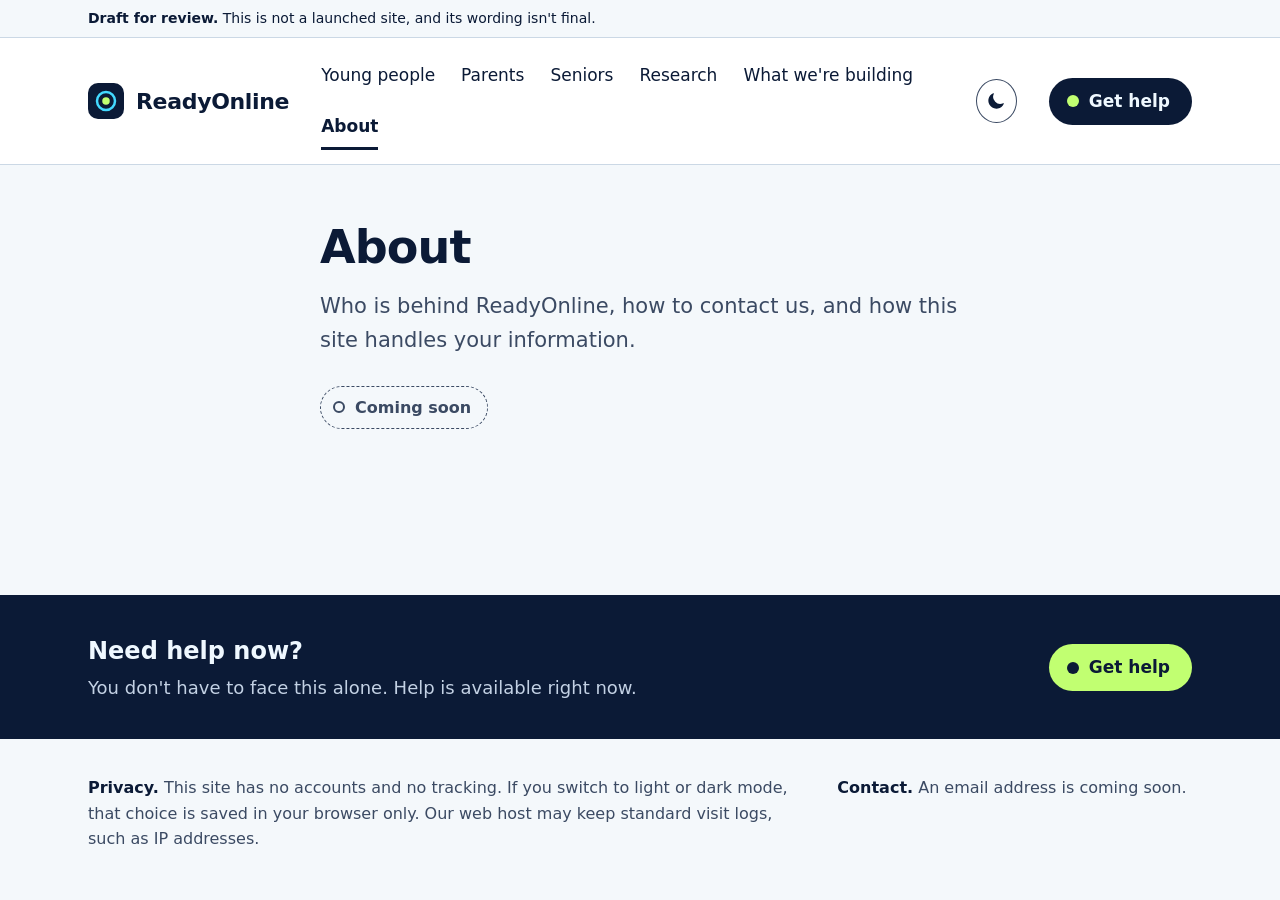
==== commit 0143a164: "Park the design selector; every page shows design A - No page loads looks.css or looks.js; both stay" ====
--- a/docs/about/index.html
+++ b/docs/about/index.html
@@ -8,9 +8,7 @@
 <meta name="description" content="Who is behind ReadyOnline, how to contact us, and how this site handles your information.">
 <link rel="icon" href="../favicon.svg" type="image/svg+xml">
 <link rel="stylesheet" href="../styles.css">
-<link rel="stylesheet" href="../looks.css">
 <script src="../theme.js"></script>
-<script src="../looks.js"></script>
 </head>
 <body>
 <a class="skip-link" href="#main">Skip to main content</a>
@@ -58,7 +56,7 @@
 
 <footer class="site-footer">
   <div class="wrap footer-grid">
-    <p><strong>Privacy.</strong> This site has no accounts and no tracking. If you switch to light or dark mode, or pick a design, that choice is saved in your browser only. Our web host may keep standard visit logs, such as IP addresses.</p>
+    <p><strong>Privacy.</strong> This site has no accounts and no tracking. If you switch to light or dark mode, that choice is saved in your browser only. Our web host may keep standard visit logs, such as IP addresses.</p>
     <p><strong>Contact.</strong> An email address is coming soon.</p>
   </div>
 </footer>
--- a/docs/styles.css
+++ b/docs/styles.css
@@ -806,7 +806,6 @@
   color: var(--ink);
   border-radius: var(--radius);
 }
-.age-anchor, .threat-block { scroll-margin-top: 24px; }
 .prose { overflow-wrap: break-word; }
 .prose h2 { font-size: clamp(1.75rem, 3vw, 2.25rem); }
 .prose h3 { font-size: 1.5rem; line-height: 1.35; }
@@ -856,19 +855,6 @@
 @media (max-width: 480px) {
   .read-aloud { padding: 4px 16px 20px; }
 }
-
-/* ---------- Shared threat disclosure ---------- */
-.threat-block {
-  max-width: 54rem;
-  margin-block: 16px 56px;
-  padding: 22px 24px;
-  background: var(--surface);
-  border: 1px solid var(--line);
-  border-radius: var(--radius);
-}
-.threat-block summary { cursor: pointer; }
-.threat-block summary h2 { display: inline; font-size: 1.5rem; line-height: 1.4; }
-.threat-block[open] summary { margin-bottom: 24px; }
 
 /* ---------- Sign chips (used by the walk-through) ---------- */
 .sign-chips { display: flex; flex-wrap: wrap; gap: 8px; margin: 16px 0; padding: 0; list-style: none; }
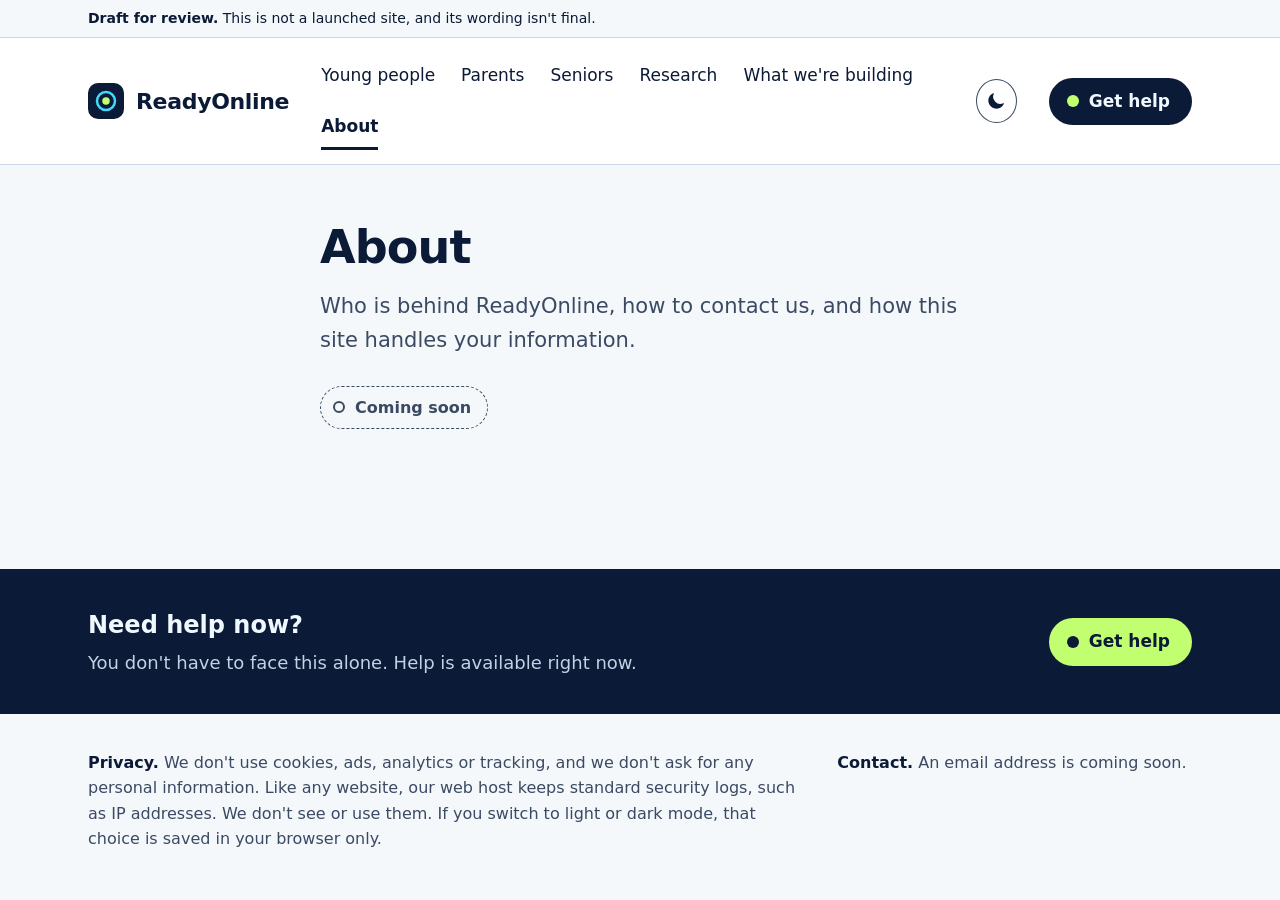
==== commit 7f24600b: "Reviewer feedback round; restore the 13 to 17 walk-through - 13 to 17: "an adult you trust" througho" ====
--- a/docs/about/index.html
+++ b/docs/about/index.html
@@ -56,7 +56,7 @@
 
 <footer class="site-footer">
   <div class="wrap footer-grid">
-    <p><strong>Privacy.</strong> This site has no accounts and no tracking. If you switch to light or dark mode, that choice is saved in your browser only. Our web host may keep standard visit logs, such as IP addresses.</p>
+    <p><strong>Privacy.</strong> We don't use cookies, ads, analytics or tracking, and we don't ask for any personal information. Like any website, our web host keeps standard security logs, such as IP addresses. We don't see or use them. If you switch to light or dark mode, that choice is saved in your browser only.</p>
     <p><strong>Contact.</strong> An email address is coming soon.</p>
   </div>
 </footer>
